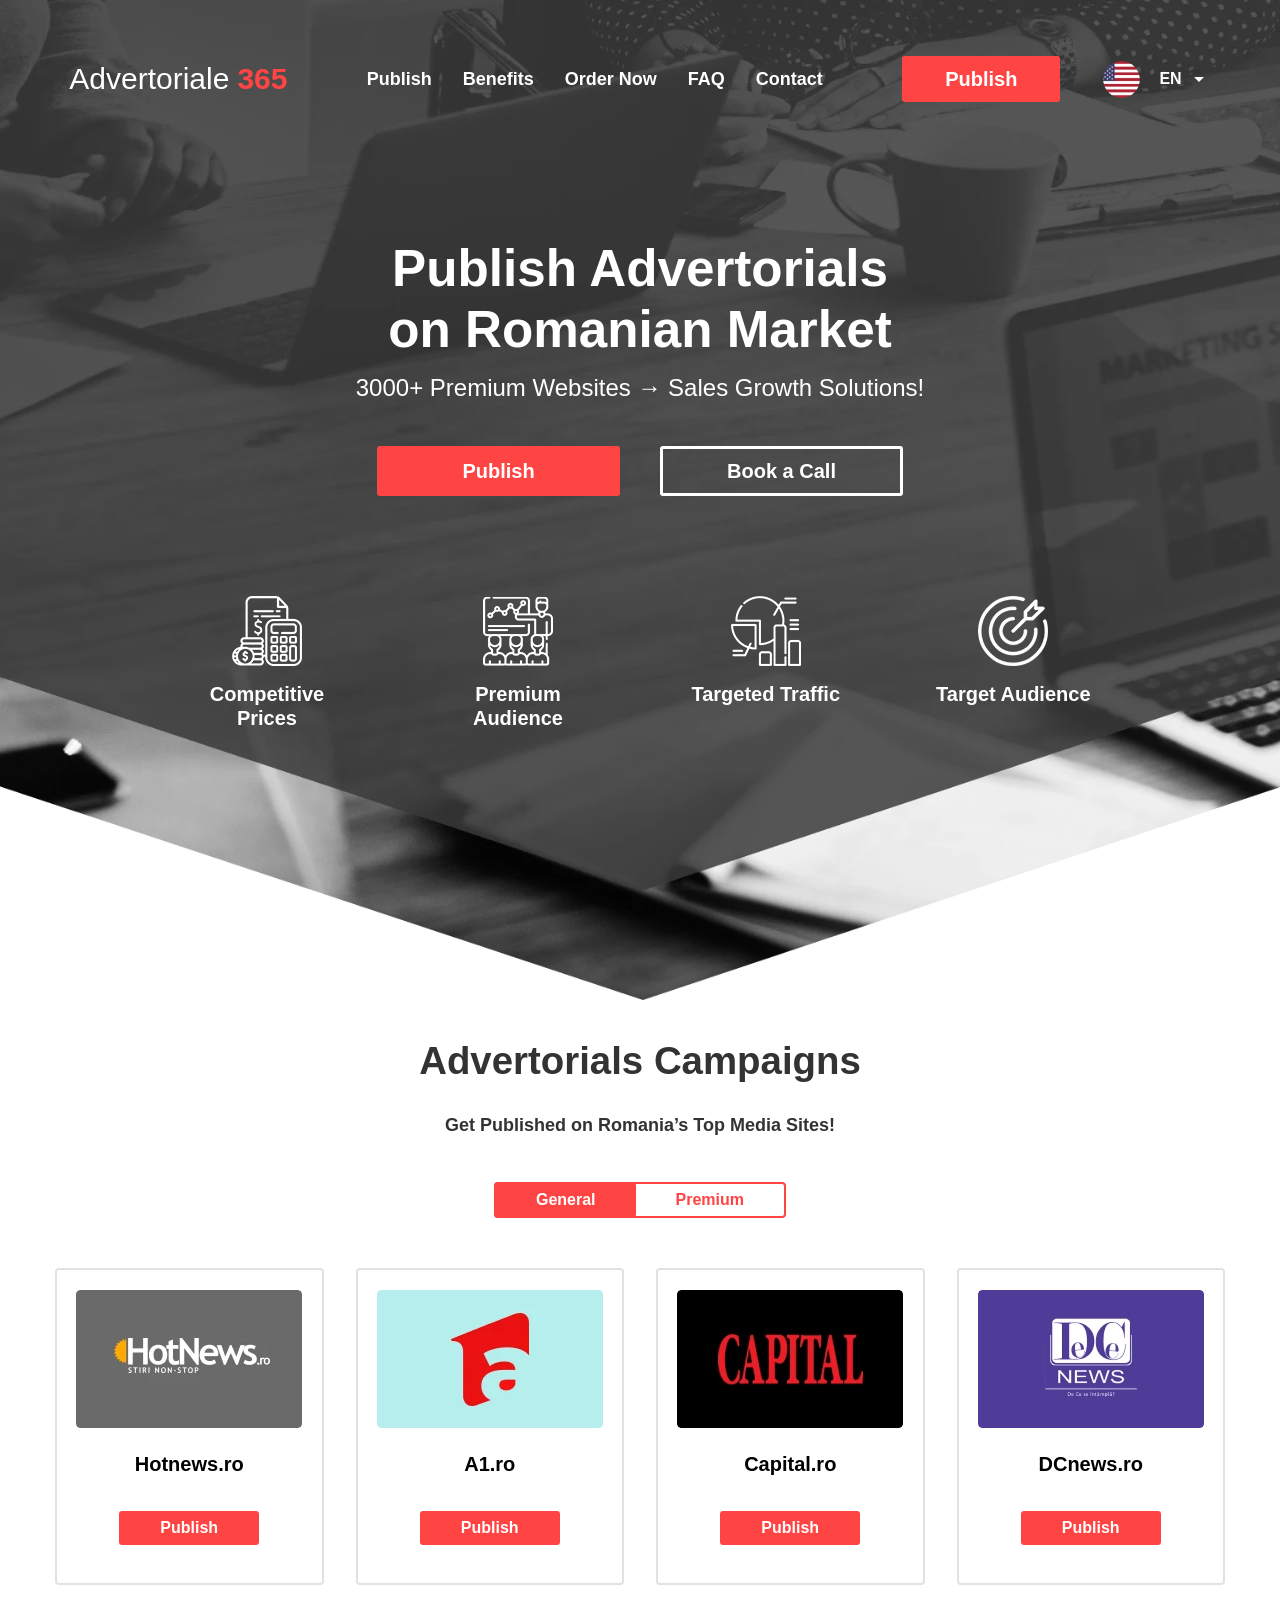
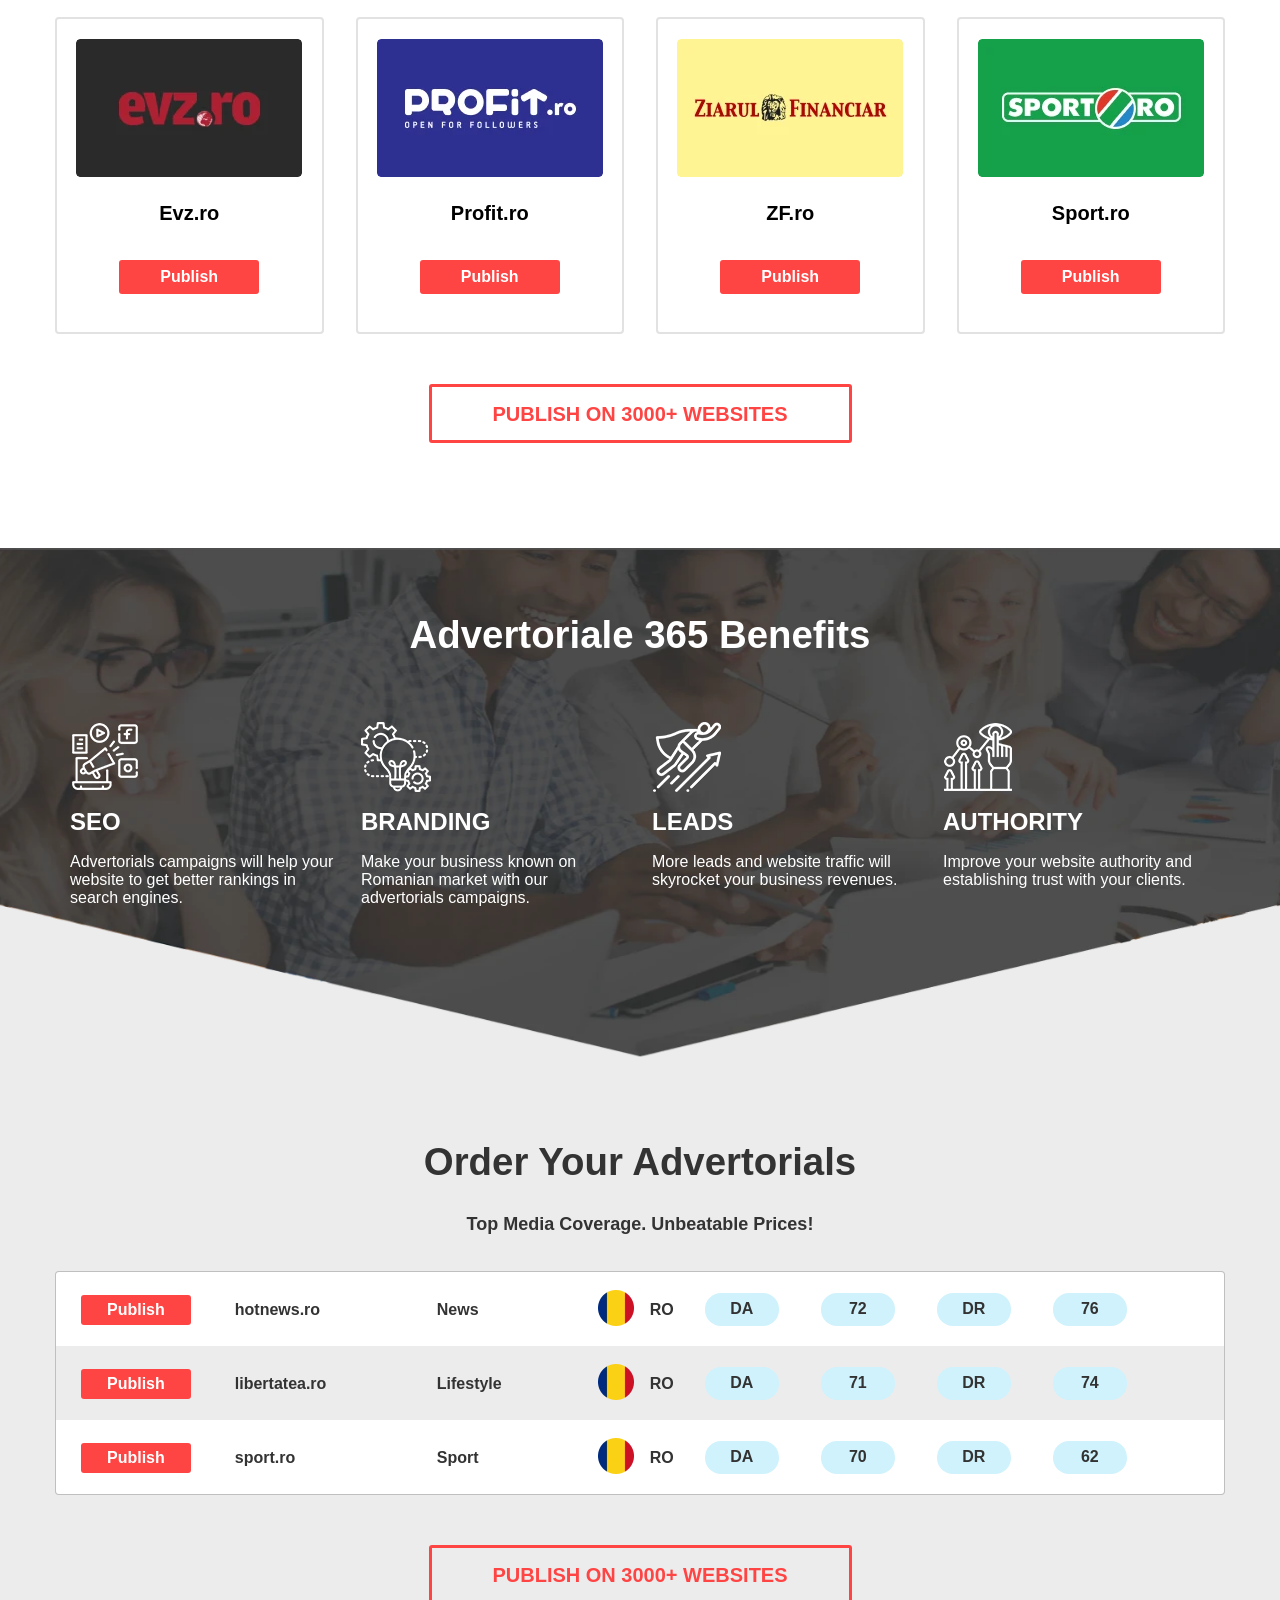
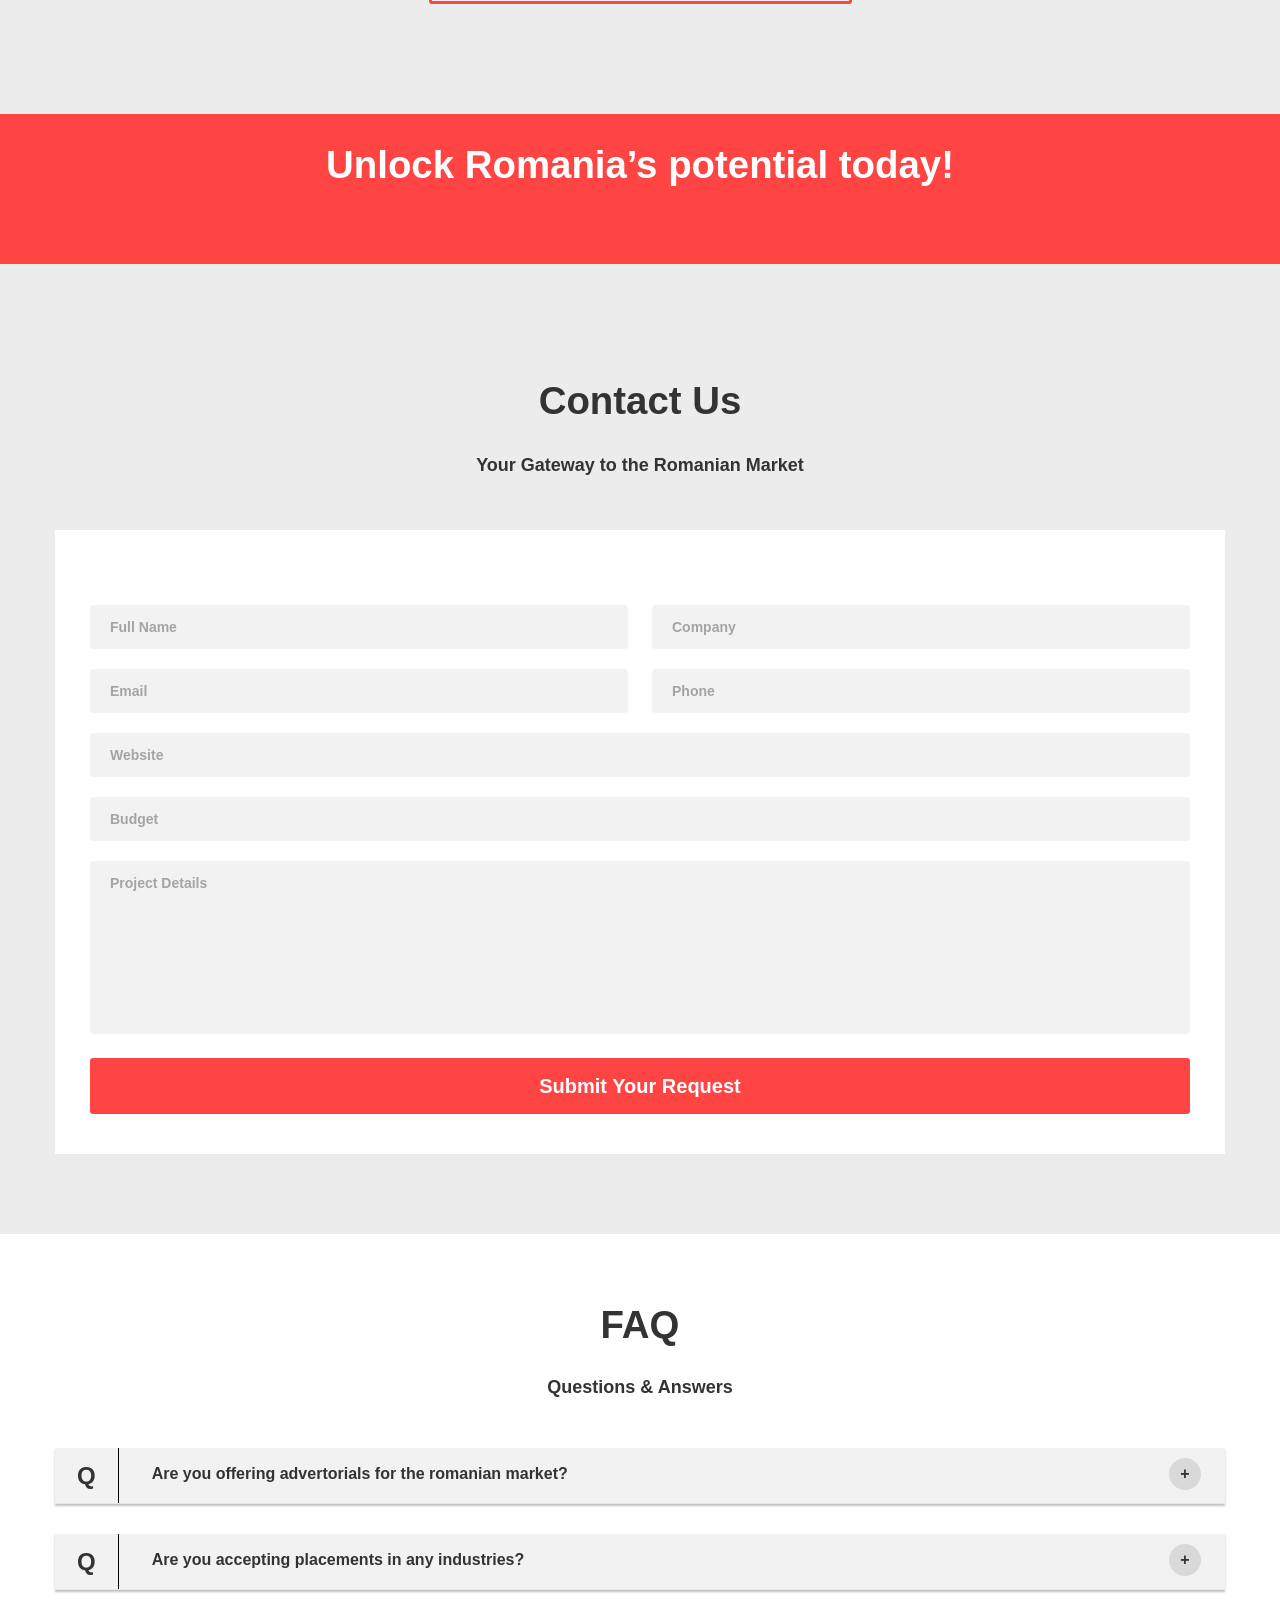
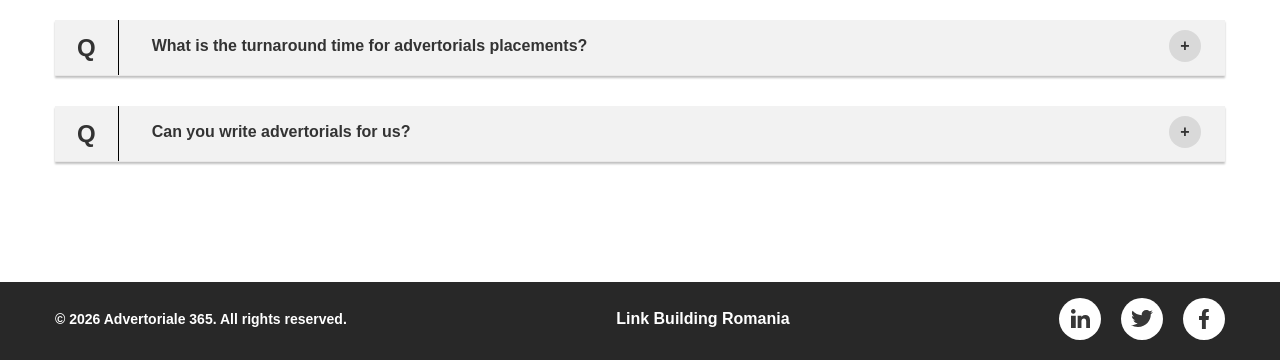
==== en/index.html @ 961c7024 "first" ====
<!DOCTYPE html>
<html lang="en">

<head>
  <title>Publish Advertorials on Romanian market - Advertoriale 365</title>
  <meta charset="utf-8">
  <meta name="viewport" content="width=device-width, initial-scale=1.0">
  <meta http-equiv="X-UA-Compatible" content="ie=edge">
  <meta name="description" content="Publish on more 3000+ most known websites in Romania.">
  <meta name="msapplication-TileColor" content="#3b2291">
  <meta name="theme-color" content="#ffffff">
  <link rel="preload" href="fonts/Montserrat-Bold.woff2" as="font" type="font/woff2" crossorigin>
  <link rel="preload" href="fonts/Montserrat-Medium.woff2" as="font" type="font/woff2" crossorigin>
  <link rel="stylesheet" href="css/variables.css">
  <link rel="stylesheet" href="css/style.clean.min.css">
</head>

<body>
  <div class="visually-hidden"><svg xmlns="http://www.w3.org/2000/svg" xmlns:xlink="http://www.w3.org/1999/xlink">
      <defs>
        <clipPath id="clip0_502_514">
          <rect width="10" height="20" fill="white" transform="translate(0 0.000244141)" />
        </clipPath>

        <clipPath id="clip0_502_524">
          <rect width="19" height="19" fill="white" transform="translate(0 -0.000244141)" />
        </clipPath>

        <clipPath id="clip0_502_529">
          <rect width="22" height="17" fill="white" transform="translate(0 -0.000244141)" />
        </clipPath>
      </defs>
      <symbol id="fb" viewBox="0 0 10 20">
        <g fill="none">
          <g clip-path="url(#clip0_502_514)">
            <path fill-rule="evenodd" clip-rule="evenodd" d="M6.82129 20.0002V11.0002H9.55368L10 7.00024H6.82129V5.052C6.82129 4.022 6.8476 3.00024 8.2869 3.00024H9.74469V0.140381C9.74469 0.0973809 8.49249 0.000244141 7.22568 0.000244141C4.57999 0.000244141 2.9234 1.65744 2.9234 4.70044V7.00024H0V11.0002H2.9234V20.0002H6.82129Z" fill="#373737" />
          </g>

        </g>
      </symbol>
      <symbol id="feat-brand" viewBox="0 0 50 50">
        <g fill="none">
          <path d="M3.51595 0C3.16461 0.00590551 2.85696 0.23563 2.7637 0.569143C2.40461 1.85318 1.54881 2.80308 0.525281 3.16467C-0.175094 3.40769 -0.175094 4.39881 0.525281 4.64173C1.54844 5.00468 2.40276 5.95739 2.76065 7.24181C2.86554 7.61793 3.19059 7.8077 3.50984 7.81249V7.81403C3.51193 7.81403 3.51386 7.81254 3.51595 7.81249C3.51804 7.81252 3.51997 7.81403 3.52207 7.81403V7.81249C3.84132 7.80658 4.16637 7.6179 4.27126 7.24181C4.62916 5.95739 5.48347 5.00468 6.50663 4.64173C7.20701 4.39872 7.20701 3.4076 6.50663 3.16467C5.48306 2.80308 4.62728 1.85318 4.26819 0.569143C4.17492 0.235571 3.86727 0.00552165 3.51595 0ZM46.4839 0.00153543C46.1325 0.00744095 45.8249 0.237165 45.7316 0.570679C45.3725 1.85471 44.5167 2.80462 43.4932 3.16621C42.7928 3.40922 42.7928 4.40034 43.4932 4.64324C44.5164 5.00619 45.3707 5.95892 45.7286 7.24334C45.8334 7.61944 46.1585 7.80924 46.4778 7.81402V7.81558C46.4799 7.81558 46.4819 7.8141 46.484 7.81402C46.4861 7.81405 46.4881 7.81558 46.4902 7.81558V7.81402C46.8094 7.80812 47.1345 7.61944 47.2393 7.24334C47.5972 5.95892 48.4516 5.00619 49.4747 4.64324C50.1751 4.40022 50.1751 3.4091 49.4747 3.16621C48.4506 2.80462 47.5952 1.85471 47.2361 0.570679C47.1429 0.237106 46.8352 0.00702756 46.4839 0.00153543ZM21.875 47.6593C21.875 48.9442 22.9109 50 24.2172 50H25.7827C27.0889 50 28.1249 48.9442 28.1249 47.6593L28.1257 46.875C29.4326 46.875 30.4686 45.8192 30.4686 44.5343V43.75C31.5105 43.75 31.5105 42.1875 30.4686 42.1875V40.625C31.3722 40.625 31.4894 39.4523 30.8257 39.1403C30.8633 38.7793 31.0027 38.3996 31.2224 37.9913C33.4263 39.3055 35.4718 40.2323 37.1961 40.628C38.5368 40.9357 39.6753 40.9389 40.6048 40.5303C41.6013 40.0924 42.1573 39.2479 42.3382 38.2186C42.6793 36.2776 41.7551 33.4211 39.7244 29.9437C39.2051 29.0236 37.8291 29.8259 38.374 30.7311C40.3203 34.064 41.042 36.555 40.7971 37.9485C40.7022 38.488 40.4484 38.8961 39.9762 39.1036C39.504 39.3112 38.696 39.3697 37.5501 39.1066C36.0214 38.7557 34.1606 37.9214 32.115 36.7109C32.6548 36.0308 33.2883 35.3018 33.9735 34.4633C35.6857 32.3679 37.4967 29.6887 37.4967 25.6925C37.4967 24.2725 37.2714 22.9153 36.865 21.6444C38.6906 19.3484 40.2072 17.1312 41.3494 15.1015C43.1849 11.84 44.1195 8.97301 43.6123 7.0143C43.3423 5.97186 42.6485 5.19983 41.5935 4.87358C41.1016 4.72151 40.5676 4.66866 39.9929 4.69671C39.4181 4.72329 38.803 4.8346 38.1481 5.00953C35.5288 5.70965 32.2106 7.51234 28.4422 10.3104C27.6049 10.9302 28.5357 12.186 29.373 11.5662C33.0441 8.8404 36.2719 7.12361 38.5525 6.51404C39.6928 6.20923 40.5804 6.19618 41.1297 6.36611C41.6789 6.53589 41.9601 6.87962 42.1001 7.40217C42.4459 8.69267 41.7821 11.1456 39.9868 14.3358C39.0124 16.0672 37.726 17.9746 36.1935 19.9617C34.248 15.9962 30.2422 13.284 25.0015 13.2829C19.7595 13.284 15.7543 15.9964 13.8093 19.9632C12.2757 17.9749 10.988 16.0668 10.013 14.3342C8.21769 11.144 7.55392 8.6912 7.89971 7.40067C8.03973 6.87809 8.32086 6.53445 8.87015 6.36457C9.41944 6.19479 10.307 6.20778 11.4473 6.51251C13.7279 7.12213 16.9557 8.83881 20.6268 11.5647C21.4641 12.1845 22.3949 10.9287 21.5576 10.3089C17.7891 7.51075 14.4711 5.70815 11.8517 5.00799C11.1968 4.83289 10.5817 4.72305 10.0069 4.69515C9.43214 4.66854 8.89818 4.71874 8.40629 4.87199C7.3513 5.19821 6.65754 5.97023 6.38759 7.01279C5.88041 8.97156 6.81499 11.8384 8.65043 15.0999C9.79326 17.1307 11.3111 19.3487 13.1379 21.646C12.7321 22.9161 12.5062 24.2736 12.5062 25.6926C12.5062 29.6887 14.3173 32.3679 16.0294 34.4633C16.7143 35.3015 17.3482 36.0295 17.8879 36.7094C15.8412 37.9207 13.9792 38.7556 12.4498 39.1066C11.3039 39.3697 10.4959 39.3109 10.0237 39.1036C9.5515 38.896 9.29761 38.4881 9.20278 37.9485C8.95788 36.555 9.6796 34.0638 11.6258 30.7311C12.1708 29.826 10.7947 29.0237 10.2755 29.9437C8.24484 33.421 7.32056 36.2777 7.66168 38.2186C7.84258 39.2479 8.39863 40.0924 9.39504 40.5303C10.3246 40.9388 11.4631 40.9356 12.8038 40.628C14.5291 40.2321 16.5766 39.3052 18.7821 37.9898C19.0061 38.3989 19.1394 38.7777 19.1773 39.1388C18.5099 39.4485 18.6262 40.625 19.5313 40.625V42.1875C18.4894 42.1875 18.4894 43.75 19.5313 43.75V44.5343C19.5313 45.8192 20.5672 46.875 21.8742 46.875L21.875 47.6593ZM24.9999 8.59526C24.6092 8.59526 24.2187 8.85569 24.2187 9.37653V10.939C24.2187 11.9809 25.7811 11.9809 25.7811 10.939V9.37653C25.7811 8.85558 25.3906 8.59526 24.9999 8.59526ZM12.8465 14.7339L13.9512 15.8401C14.688 16.5769 15.7927 15.4706 15.0559 14.7339L13.9512 13.6291C13.767 13.4449 13.5595 13.3749 13.3638 13.3865C12.7767 13.4211 12.294 14.1813 12.8465 14.7339ZM36.0486 13.6292L34.9423 14.734C34.2056 15.4707 35.3103 16.577 36.0471 15.8403L37.1533 14.734C37.7058 14.1814 37.2216 13.4212 36.6345 13.3866C36.4388 13.3747 36.2328 13.445 36.0486 13.6292ZM35.101 21.3379C34.1629 22.4888 33.1545 23.6579 32.0676 24.8321C29.7805 27.3031 27.3717 29.5766 24.9968 31.5674C22.6239 29.576 20.2166 27.2987 17.9322 24.8306C16.8466 23.6578 15.8389 22.4905 14.9018 21.3409C16.4693 17.5019 20.1358 14.8479 25.0014 14.8468C29.8656 14.8479 33.5328 17.5005 35.101 21.3379ZM3.89741 16.4078C3.54801 16.4093 3.24073 16.6419 3.14669 16.9785C2.73076 18.4477 1.72853 19.5478 0.517651 19.9707C-0.171746 20.2184 -0.171746 21.1939 0.517651 21.4416C1.72906 21.8629 2.73547 22.9665 3.15279 24.4354C3.37247 25.1839 4.43313 25.1839 4.6527 24.4354C5.06863 22.9661 6.0708 21.8645 7.28174 21.4416C7.98206 21.1986 7.98206 20.2075 7.28174 19.9646C6.07032 19.5434 5.07002 18.4473 4.6527 16.9785C4.55822 16.6398 4.249 16.4065 3.89741 16.4078ZM46.0871 16.4078C45.7377 16.4093 45.4305 16.6419 45.3364 16.9785C44.9205 18.4477 43.9183 19.5478 42.7074 19.9707C42.018 20.2184 42.018 21.1939 42.7074 21.4416C43.9188 21.8629 44.9252 22.9665 45.3425 24.4354C45.5622 25.1839 46.6229 25.1839 46.8424 24.4354C47.2584 22.9661 48.2605 21.8645 49.4715 21.4416C50.1718 21.1986 50.1718 20.2075 49.4715 19.9646C48.2601 19.5434 47.2597 18.4473 46.8424 16.9785C46.7479 16.6398 46.4387 16.4065 46.0871 16.4078ZM24.9999 16.4093C23.0807 16.4093 21.2056 16.9938 19.632 18.0923C18.7473 18.6865 19.6684 20.0049 20.5307 19.3786C21.8422 18.4631 23.4005 17.9718 24.9999 17.9718C26.0631 17.9935 26.0631 16.3875 24.9999 16.4093ZM17.9688 20.314C17.5373 20.314 17.1875 20.6638 17.1876 21.0953C17.1875 21.5267 17.5373 21.8765 17.9688 21.8765C18.4003 21.8765 18.75 21.5267 18.75 21.0953C18.75 20.6638 18.4003 20.314 17.9688 20.314ZM35.9403 25.6927C35.9403 29.1107 34.3979 31.4756 32.7619 33.4778C32.0727 34.3213 31.3734 35.0961 30.7676 35.8734C29.3102 34.9317 27.7797 33.8214 26.2206 32.5729C28.6081 30.5547 30.9915 28.2872 33.2136 25.8865C34.0698 24.9615 34.8832 24.0403 35.6519 23.1262C35.8345 23.9495 35.9403 24.8047 35.9403 25.6927H35.9403ZM14.351 23.1278C15.1188 24.0408 15.931 24.9626 16.7863 25.8866C19.0062 28.285 21.3884 30.5542 23.7746 32.573C22.2186 33.8177 20.6888 34.9316 19.2337 35.8719C18.6282 35.0951 17.9297 34.3207 17.241 33.4778C15.605 31.4757 14.0626 29.1107 14.0626 25.6928C14.0626 24.8053 14.1686 23.9506 14.351 23.1278H14.351ZM8.59397 25.0015C7.55208 25.0015 7.55208 26.5625 8.59397 26.5625H10.1564C11.1983 26.5625 11.1983 25.0015 10.1564 25.0015H8.59397ZM39.8418 25.0015C38.7999 25.0015 38.7999 26.5625 39.8418 26.5625H41.4058C42.4477 26.5625 42.4477 25.0015 41.4058 25.0015H39.8418ZM24.9999 33.5891C26.6605 34.9319 28.3068 36.1361 29.8918 37.1627C29.5558 37.7587 29.3093 38.3831 29.2555 39.0625H20.7474C20.6935 38.3825 20.4507 37.7556 20.1126 37.1597C21.6955 36.1342 23.3423 34.9287 24.9999 33.5891ZM37.4127 36.5371C38.2317 37.1812 39.1975 35.9529 38.3785 35.3088L37.1502 34.3429C36.9455 34.182 36.7313 34.1374 36.5384 34.172C35.9595 34.276 35.5701 35.0882 36.1844 35.5713L37.4127 36.5371ZM12.8541 34.3489L11.6258 35.3163C10.8072 35.9608 11.7731 37.1891 12.5917 36.5446L13.82 35.5771C14.434 35.0938 14.0449 34.2816 13.466 34.1779C13.273 34.1434 13.0588 34.1868 12.8541 34.3489ZM5.47056 37.5059C5.11902 37.5043 4.80995 37.738 4.71526 38.0766C4.05672 40.4899 2.46158 42.3148 0.517651 43.0189C-0.171824 43.2666 -0.171824 44.2436 0.517651 44.4914C2.46238 45.1928 4.06055 47.0149 4.72137 49.4276C4.93395 50.1896 6.01488 50.1896 6.22738 49.4276C6.88592 47.0142 8.48104 45.1893 10.425 44.4853C11.1145 44.2375 11.1145 43.2606 10.425 43.0128C8.48028 42.3112 6.88203 40.4893 6.22128 38.0766C6.12708 37.74 5.82005 37.5071 5.47056 37.5059ZM44.5277 37.5059C44.1762 37.5043 43.8671 37.738 43.7724 38.0766C43.1139 40.4899 41.5187 42.3148 39.5748 43.0189C38.8853 43.2666 38.8853 44.2436 39.5748 44.4914C41.5195 45.1928 43.1177 47.0149 43.7785 49.4276C43.9911 50.1896 45.072 50.1896 45.2845 49.4276C45.9431 47.0142 47.5382 45.1893 49.4822 44.4853C50.1717 44.2375 50.1717 43.2606 49.4822 43.0128C47.5374 42.3113 45.9392 40.4893 45.2784 38.0766C45.1842 37.74 44.8772 37.5071 44.5277 37.5059Z" fill="currentColor" />
        </g>
      </symbol>
      <symbol id="feat-premium" viewBox="0 0 51 51">
        <g fill="none">
          <path d="M25.5 22.3125C24.3264 22.3125 23.375 23.2639 23.375 24.4375C23.375 25.6111 24.3264 26.5625 25.5 26.5625C26.6736 26.5625 27.625 25.6111 27.625 24.4375C27.625 23.2639 26.6736 22.3125 25.5 22.3125ZM20.1875 24.4375C20.1875 21.5035 22.566 19.125 25.5 19.125C28.434 19.125 30.8125 21.5035 30.8125 24.4375C30.8125 27.3715 28.434 29.75 25.5 29.75C22.566 29.75 20.1875 27.3715 20.1875 24.4375Z" fill="currentColor" />
          <path d="M11.6875 22.4931C10.5139 22.4931 9.5625 23.4445 9.5625 24.6181C9.5625 25.7916 10.5139 26.7431 11.6875 26.7431C12.8611 26.7431 13.8125 25.7916 13.8125 24.6181C13.8125 23.4445 12.8611 22.4931 11.6875 22.4931ZM6.375 24.6181C6.375 21.6839 8.75349 19.3055 11.6875 19.3055C14.6215 19.3055 17 21.6839 17 24.6181C17 27.5521 14.6215 29.9306 11.6875 29.9306C8.75349 29.9306 6.375 27.5521 6.375 24.6181Z" fill="currentColor" />
          <path d="M18.5938 10.6239C17.4202 10.6239 16.4688 11.5753 16.4688 12.7489C16.4688 13.9225 17.4202 14.8739 18.5938 14.8739C19.7673 14.8739 20.7188 13.9225 20.7188 12.7489C20.7188 11.5753 19.7673 10.6239 18.5938 10.6239ZM13.2812 12.7489C13.2812 9.81489 15.6597 7.4364 18.5938 7.4364C21.5277 7.4364 23.9062 9.81489 23.9062 12.7489C23.9062 15.6829 21.5277 18.0614 18.5938 18.0614C15.6597 18.0614 13.2812 15.6829 13.2812 12.7489Z" fill="currentColor" />
          <path d="M32.4062 10.6239C31.2326 10.6239 30.2812 11.5753 30.2812 12.7489C30.2812 13.9225 31.2326 14.8739 32.4062 14.8739C33.5799 14.8739 34.5312 13.9225 34.5312 12.7489C34.5312 11.5753 33.5799 10.6239 32.4062 10.6239ZM27.0938 12.7489C27.0938 9.81489 29.4723 7.4364 32.4062 7.4364C35.3402 7.4364 37.7188 9.81489 37.7188 12.7489C37.7188 15.6829 35.3402 18.0614 32.4062 18.0614C29.4723 18.0614 27.0938 15.6829 27.0938 12.7489Z" fill="currentColor" />
          <path d="M39.3125 22.4931C38.1389 22.4931 37.1875 23.4445 37.1875 24.6181C37.1875 25.7916 38.1389 26.7431 39.3125 26.7431C40.4861 26.7431 41.4375 25.7916 41.4375 24.6181C41.4375 23.4445 40.4861 22.4931 39.3125 22.4931ZM34 24.6181C34 21.6839 36.3785 19.3055 39.3125 19.3055C42.2465 19.3055 44.625 21.6839 44.625 24.6181C44.625 27.5521 42.2465 29.9306 39.3125 29.9306C36.3785 29.9306 34 27.5521 34 24.6181Z" fill="currentColor" />
          <path d="M15.2329 32.9375C15.0034 33.4205 14.875 33.9609 14.875 34.5312L14.875 36.125H6.375V36.6422L6.37519 36.6471C6.37583 36.6616 6.37751 36.6924 6.38167 36.7374C6.39004 36.8277 6.40817 36.9712 6.44672 37.1493C6.52479 37.5103 6.67964 37.982 6.98009 38.4449C7.5184 39.2742 8.7119 40.375 11.6769 40.375C13.2937 40.375 14.386 40.0501 15.1332 39.6202C15.3283 40.4022 15.6829 41.3927 16.3363 42.3995C16.3674 42.4473 16.3989 42.4949 16.431 42.5423C15.221 43.1679 13.6622 43.5625 11.6769 43.5625C7.74624 43.5625 5.49191 42.007 4.30633 40.1801C3.7448 39.3148 3.46868 38.4585 3.33128 37.8233C3.26209 37.5035 3.22632 37.2317 3.20777 37.0317C3.19846 36.9312 3.19341 36.8481 3.19067 36.7848C3.18931 36.7531 3.18852 36.7264 3.18805 36.7049L3.18761 36.6764L3.18752 36.6654L3.1875 36.6605V36.6584V34.5312C3.1875 33.6511 3.90105 32.9375 4.78125 32.9375H15.2329Z" fill="currentColor" />
          <path d="M34.5646 42.5446C35.771 43.1687 37.3242 43.5625 39.3019 43.5625C43.241 43.5625 45.5007 42.0087 46.6899 40.1821C47.2532 39.3168 47.5303 38.4599 47.6682 37.8244C47.7377 37.5041 47.7734 37.2323 47.7921 37.0322C47.8015 36.9317 47.8066 36.8484 47.8093 36.785C47.8106 36.7534 47.8115 36.7266 47.8119 36.7049L47.8123 36.6766L47.8125 36.6654V36.6605V36.6584V34.5312C47.8125 34.1086 47.6447 33.7031 47.3457 33.4044C47.0469 33.1054 46.6414 32.9375 46.2188 32.9375H35.7661C36.0003 33.4309 36.125 33.9747 36.125 34.5312V36.125H44.625V36.6422L44.6248 36.6469C44.6242 36.6613 44.6225 36.6922 44.6184 36.737C44.6099 36.8271 44.5919 36.9703 44.5532 37.1484C44.475 37.5088 44.3197 37.9801 44.0185 38.4429C43.4784 39.2725 42.2797 40.375 39.3019 40.375C37.6956 40.375 36.6093 40.052 35.8654 39.624C35.6694 40.4067 35.3135 41.3973 34.6581 42.4039C34.6275 42.4511 34.5963 42.4981 34.5646 42.5446Z" fill="currentColor" />
          <path d="M17 34.5312C17 33.6511 17.7136 32.9375 18.5938 32.9375H32.4062C32.8289 32.9375 33.2344 33.1054 33.5331 33.4044C33.8321 33.7031 34 34.1086 34 34.5312V37.7188C34 37.1875 33.9972 37.7644 34 37.7188V37.723V37.7279L33.9998 37.7391L33.9994 37.7674C33.9989 37.7891 33.9981 37.8159 33.9968 37.8475C33.994 37.9109 33.989 37.9942 33.9796 38.0947C33.9609 38.2948 33.9252 38.5666 33.8557 38.8869C33.7178 39.5224 33.4407 40.3793 32.8774 41.2446C31.6882 43.0712 29.4285 44.625 25.4894 44.625C21.5588 44.625 19.3044 43.0695 18.1188 41.2426C17.5573 40.3773 17.2812 39.521 17.1438 38.8858C17.0746 38.566 17.0388 38.2942 17.0203 38.0942C17.011 37.9937 17.0059 37.9106 17.0032 37.8473C17.0018 37.8156 17.001 37.7889 17.0006 37.7674L17.0001 37.7389L17 37.7279L17 37.723V37.7209V34.5312ZM20.1875 36.125V37.7047L20.1877 37.7096C20.1883 37.7241 20.19 37.7549 20.1942 37.7999C20.2025 37.8902 20.2207 38.0337 20.2592 38.2118C20.3373 38.5728 20.4921 39.0445 20.7926 39.5074C21.331 40.3367 22.5244 41.4375 25.4894 41.4375C28.4671 41.4375 29.6658 40.335 30.206 39.5054C30.5071 39.0426 30.6625 38.5713 30.7407 38.2109C30.7793 38.0328 30.7974 37.8896 30.8059 37.7995C30.8099 37.7547 30.8116 37.7238 30.8123 37.7094L30.8125 37.7047V36.125H20.1875Z" fill="currentColor" />
        </g>
      </symbol>
      <symbol id="feat-prices" viewBox="0 0 51 51">
        <g fill="none">
          <path d="M17.5312 20.7188H7.96875C6.21562 20.7188 4.78125 19.2844 4.78125 17.5312V7.96875C4.78125 6.21562 6.21562 4.78125 7.96875 4.78125H17.5312C19.2844 4.78125 20.7188 6.21562 20.7188 7.96875V17.5312C20.7188 19.2844 19.2844 20.7188 17.5312 20.7188Z" stroke="currentColor" stroke-width="2" stroke-miterlimit="10" stroke-linecap="round" stroke-linejoin="round" />
          <path d="M17.5312 46.2188H7.96875C6.21562 46.2188 4.78125 44.7844 4.78125 43.0312V33.4688C4.78125 31.7156 6.21562 30.2812 7.96875 30.2812H17.5312C19.2844 30.2812 20.7188 31.7156 20.7188 33.4688V43.0312C20.7188 44.7844 19.2844 46.2188 17.5312 46.2188Z" stroke="currentColor" stroke-width="2" stroke-miterlimit="10" stroke-linecap="round" stroke-linejoin="round" />
          <path d="M27.0938 7.96875H46.2188" stroke="currentColor" stroke-width="2" stroke-miterlimit="10" stroke-linecap="round" stroke-linejoin="round" />
          <path d="M27.0938 14.3438H38.25" stroke="currentColor" stroke-width="2" stroke-miterlimit="10" stroke-linecap="round" stroke-linejoin="round" />
          <path d="M27.0938 33.4688H46.2188" stroke="currentColor" stroke-width="2" stroke-miterlimit="10" stroke-linecap="round" stroke-linejoin="round" />
          <path d="M27.0938 39.8438H38.25" stroke="currentColor" stroke-width="2" stroke-miterlimit="10" stroke-linecap="round" stroke-linejoin="round" />
          <path d="M9.5625 11.1562L12.75 14.3438L17.5312 9.5625" stroke="currentColor" stroke-width="2" stroke-miterlimit="10" stroke-linecap="round" stroke-linejoin="round" />
        </g>
      </symbol>
      <symbol id="feat-target" viewBox="0 0 53 53">
        <g fill="none">
          <path d="M26.5 10.7656C28.5581 10.7656 30.2266 9.09719 30.2266 7.03906C30.2266 4.98094 28.5581 3.3125 26.5 3.3125C24.4419 3.3125 22.7734 4.98094 22.7734 7.03906C22.7734 9.09719 24.4419 10.7656 26.5 10.7656Z" fill="currentColor" />
          <path d="M22.7851 18.2187C22.2698 18.2202 21.7641 18.0794 21.3238 17.8118C20.8835 17.5442 20.5257 17.1601 20.2898 16.7021C20.0539 16.244 19.9491 15.7296 19.987 15.2158C20.0249 14.7019 20.2039 14.2085 20.5044 13.7899C21.1973 12.8516 22.1008 12.089 23.1421 11.5635C24.1834 11.0379 25.3336 10.7642 26.5 10.7642C27.6665 10.7642 28.8166 11.0379 29.858 11.5635C30.8993 12.089 31.8028 12.8516 32.4957 13.7899C32.7961 14.2085 32.9752 14.7019 33.0131 15.2158C33.0509 15.7296 32.9461 16.244 32.7102 16.7021C32.4743 17.1601 32.1165 17.5442 31.6762 17.8118C31.2359 18.0794 30.7303 18.2202 30.215 18.2187H22.7851Z" fill="currentColor" />
          <path d="M43.1536 25.6719C45.2117 25.6719 46.8802 24.0034 46.8802 21.9453C46.8802 19.8872 45.2117 18.2188 43.1536 18.2188C41.0955 18.2188 39.4271 19.8872 39.4271 21.9453C39.4271 24.0034 41.0955 25.6719 43.1536 25.6719Z" fill="currentColor" />
          <path d="M39.4386 33.125C38.9234 33.1265 38.4177 32.9857 37.9774 32.718C37.5371 32.4504 37.1793 32.0664 36.9434 31.6083C36.7075 31.1502 36.6027 30.6359 36.6406 30.122C36.6784 29.6082 36.8575 29.1147 37.158 28.6962C37.8509 27.7578 38.7543 26.9952 39.7957 26.4697C40.837 25.9442 41.9872 25.6704 43.1536 25.6704C44.32 25.6704 45.4702 25.9442 46.5115 26.4697C47.5529 26.9952 48.4563 27.7578 49.1492 28.6962C49.4495 29.1145 49.6286 29.6076 49.6666 30.1212C49.7046 30.6348 49.6 31.1488 49.3646 31.6068C49.1291 32.0648 48.7717 32.4489 48.3319 32.7167C47.8921 32.9846 47.3868 33.1259 46.8719 33.125H39.4386Z" fill="currentColor" />
          <path d="M9.84644 25.6719C11.9046 25.6719 13.573 24.0034 13.573 21.9453C13.573 19.8872 11.9046 18.2188 9.84644 18.2188C7.78831 18.2188 6.11987 19.8872 6.11987 21.9453C6.11987 24.0034 7.78831 25.6719 9.84644 25.6719Z" fill="currentColor" />
          <path d="M6.12814 33.125C5.61289 33.1265 5.10722 32.9857 4.66692 32.718C4.22662 32.4504 3.86879 32.0664 3.6329 31.6083C3.397 31.1502 3.29221 30.6359 3.33007 30.122C3.36794 29.6082 3.54699 29.1147 3.84748 28.6962C4.54038 27.7578 5.44384 26.9952 6.48518 26.4697C7.52652 25.9442 8.67667 25.6704 9.84311 25.6704C11.0095 25.6704 12.1597 25.9442 13.201 26.4697C14.2424 26.9952 15.1458 27.7578 15.8387 28.6962C16.1391 29.1145 16.3181 29.6076 16.3561 30.1212C16.3941 30.6348 16.2896 31.1488 16.0541 31.6068C15.8186 32.0648 15.4612 32.4489 15.0214 32.7167C14.5816 32.9846 14.0764 33.1259 13.5614 33.125H6.12814Z" fill="currentColor" />
          <path d="M26.5 42.2344C28.5581 42.2344 30.2266 40.5659 30.2266 38.5078C30.2266 36.4497 28.5581 34.7812 26.5 34.7812C24.4419 34.7812 22.7734 36.4497 22.7734 38.5078C22.7734 40.5659 24.4419 42.2344 26.5 42.2344Z" fill="currentColor" />
          <path d="M22.7851 49.6875C22.2698 49.689 21.7641 49.5482 21.3238 49.2805C20.8835 49.0129 20.5257 48.6289 20.2898 48.1708C20.0539 47.7127 19.9491 47.1984 19.987 46.6845C20.0249 46.1707 20.2039 45.6772 20.5044 45.2587C21.1973 44.3203 22.1008 43.5577 23.1421 43.0322C24.1834 42.5067 25.3336 42.2329 26.5 42.2329C27.6665 42.2329 28.8166 42.5067 29.858 43.0322C30.8993 43.5577 31.8028 44.3203 32.4957 45.2587C32.7961 45.6772 32.9752 46.1707 33.0131 46.6845C33.0509 47.1984 32.9461 47.7127 32.7102 48.1708C32.4743 48.6289 32.1165 49.0129 31.6762 49.2805C31.2359 49.5482 30.7303 49.689 30.215 49.6875H22.7851Z" fill="currentColor" />
          <path d="M19.7226 7.72147C19.5389 7.32274 19.2043 7.01328 18.7925 6.8611C18.3807 6.70892 17.9253 6.72648 17.5265 6.90991C14.8099 8.16134 12.3813 9.96066 10.393 12.195C10.0993 12.5223 9.94772 12.9528 9.97148 13.3918C9.99524 13.8308 10.1924 14.2425 10.5197 14.5361C10.8469 14.8298 11.2774 14.9814 11.7165 14.9576C12.1555 14.9339 12.5672 14.7367 12.8608 14.4094C14.5478 12.514 16.6074 10.9866 18.9111 9.92263C19.1091 9.83166 19.2873 9.70249 19.4353 9.54254C19.5834 9.38259 19.6984 9.19499 19.7738 8.9905C19.8492 8.78602 19.8834 8.56866 19.8747 8.35089C19.8659 8.13313 19.8142 7.91923 19.7226 7.72147Z" fill="currentColor" />
          <path d="M41.3036 37.1266C39.9003 39.0779 38.1284 40.7356 36.088 42.0059C35.9032 42.1214 35.7428 42.2721 35.6162 42.4496C35.4896 42.627 35.3992 42.8277 35.3501 43.0401C35.3011 43.2525 35.2943 43.4725 35.3303 43.6875C35.3662 43.9025 35.4442 44.1083 35.5597 44.2932C35.6752 44.478 35.826 44.6383 36.0034 44.765C36.1809 44.8916 36.3815 44.982 36.5939 45.031C36.8063 45.0801 37.0263 45.0868 37.2413 45.0509C37.4563 45.0149 37.6621 44.937 37.847 44.8215C40.2509 43.3222 42.3388 41.3676 43.9933 39.0677C44.2498 38.711 44.3542 38.267 44.2834 37.8334C44.2125 37.3998 43.9724 37.0121 43.6157 36.7556C43.259 36.499 42.815 36.3947 42.3814 36.4655C41.9478 36.5363 41.5601 36.7765 41.3036 37.1332V37.1266Z" fill="currentColor" />
          <path d="M40.1392 14.4093C40.2837 14.5737 40.4592 14.7078 40.6558 14.8039C40.8523 14.9 41.066 14.9562 41.2844 14.9693C41.5028 14.9824 41.7216 14.9521 41.9282 14.8801C42.1348 14.8081 42.3252 14.6959 42.4882 14.55C42.6512 14.4041 42.7836 14.2273 42.8779 14.0298C42.9722 13.8324 43.0265 13.6182 43.0375 13.3997C43.0486 13.1812 43.0162 12.9627 42.9423 12.7567C42.8685 12.5508 42.7545 12.3615 42.6071 12.1999C40.6187 9.96554 38.1901 8.16622 35.4736 6.91479C35.2751 6.81648 35.059 6.75897 34.8379 6.74567C34.6168 6.73236 34.3953 6.76353 34.1865 6.83733C33.9777 6.91113 33.7858 7.02606 33.6222 7.17533C33.4586 7.32459 33.3265 7.50515 33.2339 7.70633C33.1413 7.90751 33.09 8.12522 33.083 8.34659C33.076 8.56795 33.1135 8.78847 33.1932 8.9951C33.2729 9.20173 33.3932 9.39027 33.5471 9.54957C33.701 9.70887 33.8852 9.83569 34.089 9.92254C36.3926 10.9865 38.4522 12.5139 40.1392 14.4093Z" fill="currentColor" />
          <path d="M16.912 42.0058C14.8716 40.7355 13.0997 39.0778 11.6965 37.1265C11.5694 36.9499 11.4089 36.8 11.2239 36.6854C11.039 36.5709 10.8333 36.4939 10.6186 36.4588C10.185 36.388 9.74103 36.4923 9.38435 36.7488C9.02766 37.0054 8.78749 37.3931 8.71668 37.8267C8.64586 38.2603 8.75019 38.7043 9.00672 39.061C10.6612 41.3609 12.7491 43.3154 15.1531 44.8148C15.5264 45.048 15.9772 45.1234 16.4061 45.0243C16.8351 44.9252 17.2071 44.6598 17.4403 44.2864C17.6736 43.9131 17.749 43.4623 17.6499 43.0334C17.5508 42.6044 17.2854 42.2324 16.912 41.9992V42.0058Z" fill="currentColor" />
        </g>
      </symbol>
      <symbol id="feat-traffic" viewBox="0 0 43 43">
        <g fill="none">
          <path d="M8.73438 8.33125C9.27187 8.73438 9.94375 9.27187 10.6156 9.54062C10.2125 10.4812 9.94375 11.2875 9.675 12.0938H12.2281C12.3625 11.6906 12.4969 11.2875 12.6312 10.75C13.8406 11.2875 15.05 11.6906 16.3938 12.0938H26.4719C27.8156 11.825 29.025 11.2875 30.2344 10.75C30.3687 11.1531 30.5031 11.5562 30.6375 12.0938H33.1906C32.9219 11.2875 32.6531 10.4812 32.3844 9.675C33.0562 9.27187 33.5938 8.86875 34.2656 8.46562C35.3406 9.54063 36.4156 10.75 37.2219 12.0938H40.85C37.3563 4.97187 29.9656 0 21.5 0C13.0344 0 5.64375 4.97187 2.15 12.0938H5.77813C6.58438 10.75 7.65938 9.54062 8.73438 8.33125ZM32.3844 6.85313C32.1156 7.12187 31.7125 7.25625 31.3094 7.525C30.9062 6.71875 30.3687 6.04688 29.9656 5.375C30.9062 5.77812 31.5781 6.31562 32.3844 6.85313ZM29.2937 8.6C28.2187 9.1375 27.1437 9.54063 25.9344 9.80937C25.6656 7.525 25.1281 5.24062 24.4563 3.49375C26.3375 4.43437 27.95 6.31563 29.2937 8.6ZM21.2313 3.225C21.3656 3.225 21.3656 3.225 21.5 3.225C21.6344 3.225 21.6344 3.225 21.7688 3.225C22.3063 4.16563 23.1125 6.58437 23.65 10.2125C22.9781 10.3469 22.3062 10.3469 21.6344 10.3469C20.9625 10.3469 20.2906 10.3469 19.6187 10.2125C20.0219 6.58437 20.6938 4.16563 21.2313 3.225ZM18.5438 3.62812C17.8719 5.375 17.4688 7.525 17.0656 9.80937C15.9906 9.54063 14.7812 9.1375 13.7063 8.6C15.05 6.31563 16.6625 4.56875 18.5438 3.62812ZM13.0344 5.24062C12.4969 5.9125 12.0938 6.71875 11.5563 7.525C11.2875 7.25625 10.8844 7.12187 10.6156 6.85313C11.4219 6.31562 12.2281 5.77813 13.0344 5.24062ZM34.2656 34.6688C33.7281 34.2656 33.0562 33.7281 32.3844 33.4594C32.6531 32.6531 33.0563 31.8469 33.1906 31.0406H30.6375C30.5031 31.4438 30.3687 31.9813 30.2344 32.3844C29.025 31.8469 27.8156 31.4438 26.4719 31.0406H16.3938C15.05 31.3094 13.8406 31.7125 12.6312 32.3844C12.4969 31.9813 12.3625 31.5781 12.2281 31.0406H9.675C9.94375 31.8469 10.2125 32.6531 10.4812 33.4594C9.80937 33.8625 9.27187 34.2656 8.6 34.6688C7.65938 33.4594 6.58438 32.25 5.77813 30.9062H2.15C5.64375 38.0281 13.0344 43 21.5 43C29.9656 43 37.3563 38.0281 40.85 30.9062H37.2219C36.4156 32.25 35.3406 33.4594 34.2656 34.6688ZM10.6156 36.1469C10.8844 35.8781 11.2875 35.6094 11.5563 35.475C11.9594 36.2812 12.4969 36.9531 12.9 37.625C12.2281 37.2219 11.4219 36.8187 10.6156 36.1469ZM13.8406 34.4C14.9156 33.8625 15.9906 33.4594 17.2 33.1906C17.4688 35.475 18.0063 37.7594 18.6781 39.3719C16.6625 38.4312 15.05 36.6844 13.8406 34.4ZM21.7688 39.775C21.6344 39.775 21.6344 39.775 21.5 39.775C21.3656 39.775 21.3656 39.775 21.2313 39.775C20.6938 38.8344 19.8875 36.4156 19.35 32.7875C20.0219 32.6531 20.6938 32.6531 21.3656 32.6531C22.0375 32.6531 22.7094 32.6531 23.3813 32.7875C22.9781 36.4156 22.3063 38.8344 21.7688 39.775ZM24.4563 39.5062C25.1281 37.7594 25.5312 35.6094 25.9344 33.1906C27.1437 33.4594 28.2187 33.8625 29.2937 34.4C27.95 36.6844 26.3375 38.5656 24.4563 39.5062ZM29.9656 37.7594C30.5031 37.0875 30.9062 36.2812 31.3094 35.6094C31.7125 35.8781 31.9813 36.0125 32.3844 36.2812C31.5781 36.8187 30.9062 37.2219 29.9656 37.7594ZM6.45 25.8L7.25625 22.8438C7.525 22.0375 7.65938 21.2313 7.79375 20.1562C7.92813 21.2313 8.0625 22.0375 8.33125 22.8438L9.1375 25.8H11.6906L14.2438 17.2H11.6906L11.0188 20.5594C10.8844 21.5 10.6156 22.4406 10.4812 23.5156C10.3469 22.575 10.0781 21.6344 9.80937 20.5594L9.00312 17.2H6.85313L5.9125 20.6938C5.64375 21.5 5.50938 22.575 5.24063 23.5156C5.10625 22.575 4.97187 21.6344 4.70312 20.6938L4.03125 17.2H1.34375L3.7625 25.8H6.45ZM24.5906 20.5594C24.4562 21.5 24.1875 22.4406 24.0531 23.5156C23.9187 22.575 23.65 21.6344 23.3813 20.5594L22.575 17.2H20.425L19.4844 20.6938C19.2156 21.5 19.0812 22.575 18.8125 23.5156C18.6781 22.575 18.5438 21.6344 18.275 20.6938L17.6031 17.2H14.9156L17.3344 25.8H19.8875L20.6938 22.8438C20.9625 22.0375 21.0969 21.2313 21.2313 20.1562C21.3656 21.2313 21.5 22.0375 21.7688 22.8438L22.575 25.8H25.1281L27.6812 17.2H25.1281L24.5906 20.5594ZM38.1625 20.5594C38.0281 21.5 37.7594 22.4406 37.625 23.5156C37.4906 22.575 37.2219 21.6344 36.9531 20.5594L36.1469 17.2H33.9969L33.0562 20.6938C32.7875 21.5 32.6531 22.575 32.3844 23.5156C32.25 22.575 32.1156 21.6344 31.8469 20.6938L31.175 17.2H28.4875L30.9062 25.8H33.5938L34.4 22.8438C34.6688 22.0375 34.8031 21.2313 34.9375 20.1562C35.0719 21.2313 35.2062 22.0375 35.475 22.8438L36.2812 25.8H38.9688L41.5219 17.2H38.9688L38.1625 20.5594Z" fill="currentColor" />
        </g>
      </symbol>
      <symbol id="icon-logo" viewBox="0 0 224 27">
        <g fill="none">
          <path d="M4.41002 17.7001H15.51L14.61 15.3001H5.31002L4.41002 17.7001ZM9.90002 7.7401L13.5 16.2001L13.74 16.8001L16.8 24.0001H19.65L9.90002 1.9501L0.150024 24.0001H3.00002L6.12002 16.6201L6.36002 16.0801L9.90002 7.7401Z" fill="white" />
          <path d="M32.4047 0.600098V24.0001H34.8047V0.600098H32.4047ZM20.8547 17.1001C20.8547 18.5801 21.1647 19.8601 21.7847 20.9401C22.4047 22.0201 23.2347 22.8501 24.2747 23.4301C25.3147 24.0101 26.4547 24.3001 27.6947 24.3001C28.8547 24.3001 29.8647 24.0101 30.7247 23.4301C31.5847 22.8501 32.2547 22.0201 32.7347 20.9401C33.2347 19.8601 33.4847 18.5801 33.4847 17.1001C33.4847 15.6001 33.2347 14.3201 32.7347 13.2601C32.2547 12.1801 31.5847 11.3501 30.7247 10.7701C29.8647 10.1901 28.8547 9.9001 27.6947 9.9001C26.4547 9.9001 25.3147 10.1901 24.2747 10.7701C23.2347 11.3501 22.4047 12.1801 21.7847 13.2601C21.1647 14.3201 20.8547 15.6001 20.8547 17.1001ZM23.2847 17.1001C23.2847 16.0401 23.4947 15.1401 23.9147 14.4001C24.3547 13.6601 24.9347 13.1001 25.6547 12.7201C26.3747 12.3401 27.1547 12.1501 27.9947 12.1501C28.6947 12.1501 29.3847 12.3401 30.0647 12.7201C30.7447 13.1001 31.3047 13.6601 31.7447 14.4001C32.1847 15.1401 32.4047 16.0401 32.4047 17.1001C32.4047 18.1601 32.1847 19.0601 31.7447 19.8001C31.3047 20.5401 30.7447 21.1001 30.0647 21.4801C29.3847 21.8601 28.6947 22.0501 27.9947 22.0501C27.1547 22.0501 26.3747 21.8601 25.6547 21.4801C24.9347 21.1001 24.3547 20.5401 23.9147 19.8001C23.4947 19.0601 23.2847 18.1601 23.2847 17.1001Z" fill="white" />
          <path d="M36.9141 10.2001L43.5141 25.0501L50.1141 10.2001H47.4141L43.5141 19.9501L39.6141 10.2001H36.9141Z" fill="white" />
          <path d="M57.2775 24.3001C58.7575 24.3001 60.0375 24.0101 61.1175 23.4301C62.2175 22.8301 63.1275 21.9501 63.8475 20.7901L61.8975 19.5601C61.3975 20.4001 60.7875 21.0301 60.0675 21.4501C59.3475 21.8501 58.5175 22.0501 57.5775 22.0501C56.6375 22.0501 55.8375 21.8501 55.1775 21.4501C54.5175 21.0501 54.0175 20.4701 53.6775 19.7101C53.3375 18.9501 53.1675 18.0301 53.1675 16.9501C53.1875 15.8901 53.3675 15.0001 53.7075 14.2801C54.0675 13.5401 54.5675 12.9801 55.2075 12.6001C55.8675 12.2001 56.6575 12.0001 57.5775 12.0001C58.3575 12.0001 59.0375 12.1701 59.6175 12.5101C60.1975 12.8501 60.6475 13.3201 60.9675 13.9201C61.3075 14.5201 61.4775 15.2301 61.4775 16.0501C61.4775 16.1901 61.4475 16.3701 61.3875 16.5901C61.3275 16.7901 61.2675 16.9401 61.2075 17.0401L62.1675 15.6601H52.2675V17.7001H64.0575C64.0575 17.6601 64.0575 17.5701 64.0575 17.4301C64.0775 17.2701 64.0875 17.1201 64.0875 16.9801C64.0875 15.5201 63.8275 14.2601 63.3075 13.2001C62.7875 12.1401 62.0375 11.3301 61.0575 10.7701C60.0975 10.1901 58.9375 9.9001 57.5775 9.9001C56.2175 9.9001 55.0175 10.2001 53.9775 10.8001C52.9575 11.4001 52.1575 12.2401 51.5775 13.3201C51.0175 14.4001 50.7375 15.6601 50.7375 17.1001C50.7375 18.5201 51.0075 19.7701 51.5475 20.8501C52.1075 21.9301 52.8775 22.7801 53.8575 23.4001C54.8575 24.0001 55.9975 24.3001 57.2775 24.3001Z" fill="white" />
          <path d="M69.777 10.2001H67.377V24.0001H69.777V10.2001ZM73.947 12.8401L75.267 10.8601C74.907 10.4801 74.507 10.2301 74.067 10.1101C73.647 9.9701 73.187 9.9001 72.687 9.9001C72.047 9.9001 71.417 10.1501 70.797 10.6501C70.177 11.1501 69.667 11.8301 69.267 12.6901C68.887 13.5301 68.697 14.5001 68.697 15.6001H69.777C69.777 14.9401 69.837 14.3501 69.957 13.8301C70.097 13.3101 70.337 12.9001 70.677 12.6001C71.017 12.3001 71.487 12.1501 72.087 12.1501C72.487 12.1501 72.817 12.2101 73.077 12.3301C73.337 12.4301 73.627 12.6001 73.947 12.8401Z" fill="white" />
          <path d="M75.5602 10.2001V12.4501H82.4602V10.2001H75.5602ZM77.8102 5.4001V24.0001H80.2102V5.4001H77.8102Z" fill="white" />
          <path d="M83.6672 17.1001C83.6672 18.4801 83.9772 19.7201 84.5972 20.8201C85.2372 21.9001 86.0972 22.7501 87.1772 23.3701C88.2572 23.9901 89.4672 24.3001 90.8072 24.3001C92.1672 24.3001 93.3772 23.9901 94.4372 23.3701C95.5172 22.7501 96.3672 21.9001 96.9872 20.8201C97.6272 19.7201 97.9472 18.4801 97.9472 17.1001C97.9472 15.7001 97.6272 14.4601 96.9872 13.3801C96.3672 12.3001 95.5172 11.4501 94.4372 10.8301C93.3772 10.2101 92.1672 9.9001 90.8072 9.9001C89.4672 9.9001 88.2572 10.2101 87.1772 10.8301C86.0972 11.4501 85.2372 12.3001 84.5972 13.3801C83.9772 14.4601 83.6672 15.7001 83.6672 17.1001ZM86.0972 17.1001C86.0972 16.1401 86.2972 15.2901 86.6972 14.5501C87.1172 13.7901 87.6772 13.2001 88.3772 12.7801C89.0972 12.3601 89.9072 12.1501 90.8072 12.1501C91.7072 12.1501 92.5072 12.3601 93.2072 12.7801C93.9272 13.2001 94.4872 13.7901 94.8872 14.5501C95.3072 15.2901 95.5172 16.1401 95.5172 17.1001C95.5172 18.0601 95.3072 18.9101 94.8872 19.6501C94.4872 20.3901 93.9272 20.9801 93.2072 21.4201C92.5072 21.8401 91.7072 22.0501 90.8072 22.0501C89.9072 22.0501 89.0972 21.8401 88.3772 21.4201C87.6772 20.9801 87.1172 20.3901 86.6972 19.6501C86.2972 18.9101 86.0972 18.0601 86.0972 17.1001Z" fill="white" />
          <path d="M103.644 10.2001H101.244V24.0001H103.644V10.2001ZM107.814 12.8401L109.134 10.8601C108.774 10.4801 108.374 10.2301 107.934 10.1101C107.514 9.9701 107.054 9.9001 106.554 9.9001C105.914 9.9001 105.284 10.1501 104.664 10.6501C104.044 11.1501 103.534 11.8301 103.134 12.6901C102.754 13.5301 102.564 14.5001 102.564 15.6001H103.644C103.644 14.9401 103.704 14.3501 103.824 13.8301C103.964 13.3101 104.204 12.9001 104.544 12.6001C104.884 12.3001 105.354 12.1501 105.954 12.1501C106.354 12.1501 106.684 12.2101 106.944 12.3301C107.204 12.4301 107.494 12.6001 107.814 12.8401Z" fill="white" />
          <path d="M111.527 4.5001C111.527 4.9401 111.687 5.3301 112.007 5.6701C112.347 5.9901 112.737 6.1501 113.177 6.1501C113.637 6.1501 114.027 5.9901 114.347 5.6701C114.667 5.3301 114.827 4.9401 114.827 4.5001C114.827 4.0401 114.667 3.6501 114.347 3.3301C114.027 3.0101 113.637 2.8501 113.177 2.8501C112.737 2.8501 112.347 3.0101 112.007 3.3301C111.687 3.6501 111.527 4.0401 111.527 4.5001ZM111.977 10.2001V24.0001H114.377V10.2001H111.977Z" fill="white" />
          <path d="M120.4 19.7401C120.4 19.2401 120.52 18.8101 120.76 18.4501C121 18.0901 121.36 17.8101 121.84 17.6101C122.34 17.4101 122.98 17.3101 123.76 17.3101C124.6 17.3101 125.39 17.4201 126.13 17.6401C126.87 17.8401 127.59 18.1801 128.29 18.6601V17.2501C128.15 17.0701 127.88 16.8401 127.48 16.5601C127.08 16.2601 126.54 16.0001 125.86 15.7801C125.2 15.5401 124.37 15.4201 123.37 15.4201C121.67 15.4201 120.34 15.8301 119.38 16.6501C118.44 17.4501 117.97 18.5201 117.97 19.8601C117.97 20.8001 118.19 21.6001 118.63 22.2601C119.07 22.9201 119.65 23.4301 120.37 23.7901C121.11 24.1301 121.9 24.3001 122.74 24.3001C123.5 24.3001 124.26 24.1601 125.02 23.8801C125.8 23.6001 126.45 23.1701 126.97 22.5901C127.51 22.0101 127.78 21.2801 127.78 20.4001L127.3 18.6001C127.3 19.3201 127.12 19.9601 126.76 20.5201C126.42 21.0601 125.95 21.4801 125.35 21.7801C124.77 22.0801 124.11 22.2301 123.37 22.2301C122.79 22.2301 122.27 22.1401 121.81 21.9601C121.37 21.7601 121.02 21.4701 120.76 21.0901C120.52 20.7101 120.4 20.2601 120.4 19.7401ZM120.04 13.3801C120.26 13.2201 120.56 13.0301 120.94 12.8101C121.32 12.5901 121.78 12.4001 122.32 12.2401C122.88 12.0801 123.5 12.0001 124.18 12.0001C124.6 12.0001 125 12.0401 125.38 12.1201C125.76 12.2001 126.09 12.3301 126.37 12.5101C126.67 12.6901 126.9 12.9401 127.06 13.2601C127.22 13.5601 127.3 13.9501 127.3 14.4301V24.0001H129.7V14.1001C129.7 13.2001 129.47 12.4401 129.01 11.8201C128.57 11.2001 127.94 10.7301 127.12 10.4101C126.32 10.0701 125.38 9.9001 124.3 9.9001C123.02 9.9001 121.92 10.0901 121 10.4701C120.1 10.8501 119.39 11.2301 118.87 11.6101L120.04 13.3801Z" fill="white" />
          <path d="M133.764 0.600098V24.0001H136.164V0.600098H133.764Z" fill="white" />
          <path d="M146.018 24.3001C147.498 24.3001 148.778 24.0101 149.858 23.4301C150.958 22.8301 151.868 21.9501 152.588 20.7901L150.638 19.5601C150.138 20.4001 149.528 21.0301 148.808 21.4501C148.088 21.8501 147.258 22.0501 146.318 22.0501C145.378 22.0501 144.578 21.8501 143.918 21.4501C143.258 21.0501 142.758 20.4701 142.418 19.7101C142.078 18.9501 141.908 18.0301 141.908 16.9501C141.928 15.8901 142.108 15.0001 142.448 14.2801C142.808 13.5401 143.308 12.9801 143.948 12.6001C144.608 12.2001 145.398 12.0001 146.318 12.0001C147.098 12.0001 147.778 12.1701 148.358 12.5101C148.938 12.8501 149.388 13.3201 149.708 13.9201C150.048 14.5201 150.218 15.2301 150.218 16.0501C150.218 16.1901 150.188 16.3701 150.128 16.5901C150.068 16.7901 150.008 16.9401 149.948 17.0401L150.908 15.6601H141.008V17.7001H152.798C152.798 17.6601 152.798 17.5701 152.798 17.4301C152.818 17.2701 152.828 17.1201 152.828 16.9801C152.828 15.5201 152.568 14.2601 152.048 13.2001C151.528 12.1401 150.778 11.3301 149.798 10.7701C148.838 10.1901 147.678 9.9001 146.318 9.9001C144.958 9.9001 143.758 10.2001 142.718 10.8001C141.698 11.4001 140.898 12.2401 140.318 13.3201C139.758 14.4001 139.478 15.6601 139.478 17.1001C139.478 18.5201 139.748 19.7701 140.288 20.8501C140.848 21.9301 141.618 22.7801 142.598 23.4001C143.598 24.0001 144.738 24.3001 146.018 24.3001Z" fill="white" />
          <path d="M170.64 15.95C172.5 15.95 174.19 15.78 175.71 15.44C177.25 15.08 178.48 14.51 179.4 13.73C180.32 12.93 180.78 11.86 180.78 10.52C180.78 9.38005 180.46 8.36005 179.82 7.46005C179.18 6.56005 178.24 5.85005 177 5.33005C175.76 4.81005 174.24 4.55005 172.44 4.55005C170.74 4.55005 169.26 4.87005 168 5.51005C166.76 6.15005 165.8 7.01005 165.12 8.09005C164.44 9.17005 164.1 10.38 164.1 11.72H170.13C170.13 11.1 170.34 10.6 170.76 10.22C171.18 9.84005 171.73 9.65005 172.41 9.65005C172.85 9.65005 173.2 9.71005 173.46 9.83005C173.74 9.93005 173.95 10.08 174.09 10.28C174.23 10.48 174.3 10.71 174.3 10.97C174.3 11.27 174.21 11.56 174.03 11.84C173.85 12.12 173.59 12.37 173.25 12.59C172.93 12.81 172.54 12.98 172.08 13.1C171.64 13.22 171.16 13.28 170.64 13.28V15.95ZM172.14 26.6C174.14 26.6 175.82 26.32 177.18 25.76C178.56 25.2 179.6 24.44 180.3 23.48C181.02 22.5 181.38 21.39 181.38 20.15C181.38 19.07 181.12 18.15 180.6 17.39C180.1 16.61 179.37 15.97 178.41 15.47C177.47 14.97 176.34 14.61 175.02 14.39C173.72 14.15 172.26 14.03 170.64 14.03V17.15C171.46 17.15 172.14 17.22 172.68 17.36C173.24 17.48 173.68 17.66 174 17.9C174.32 18.12 174.55 18.38 174.69 18.68C174.83 18.96 174.9 19.25 174.9 19.55C174.9 20.05 174.79 20.45 174.57 20.75C174.35 21.03 174.05 21.23 173.67 21.35C173.31 21.45 172.9 21.5 172.44 21.5C172 21.5 171.56 21.41 171.12 21.23C170.7 21.05 170.35 20.75 170.07 20.33C169.81 19.91 169.68 19.35 169.68 18.65H163.2C163.2 19.65 163.4 20.63 163.8 21.59C164.2 22.53 164.78 23.38 165.54 24.14C166.3 24.9 167.23 25.5001 168.33 25.9401C169.45 26.3801 170.72 26.6 172.14 26.6Z" fill="#EE5B12" />
          <path d="M190.05 18.35C190.05 17.79 190.17 17.31 190.41 16.91C190.67 16.49 191.01 16.17 191.43 15.95C191.87 15.71 192.35 15.59 192.87 15.59C193.41 15.59 193.89 15.71 194.31 15.95C194.73 16.17 195.06 16.49 195.3 16.91C195.56 17.31 195.69 17.79 195.69 18.35C195.69 18.91 195.56 19.39 195.3 19.79C195.06 20.19 194.73 20.5 194.31 20.72C193.89 20.94 193.41 21.05 192.87 21.05C192.35 21.05 191.87 20.94 191.43 20.72C191.01 20.5 190.67 20.19 190.41 19.79C190.17 19.39 190.05 18.91 190.05 18.35ZM192.03 5.15005L186.6 11.6C185.74 12.62 185 13.68 184.38 14.78C183.78 15.86 183.48 17.05 183.48 18.35C183.48 20.23 183.91 21.78 184.77 23C185.63 24.22 186.77 25.13 188.19 25.73C189.61 26.31 191.17 26.6 192.87 26.6C194.57 26.6 196.13 26.31 197.55 25.73C198.97 25.13 200.11 24.22 200.97 23C201.83 21.78 202.26 20.23 202.26 18.35C202.26 17.23 202.05 16.25 201.63 15.41C201.23 14.55 200.7 13.83 200.04 13.25C199.38 12.67 198.66 12.24 197.88 11.96C197.1 11.66 196.34 11.51 195.6 11.51C194.8 11.51 194.15 11.6 193.65 11.78C193.15 11.94 192.57 12.31 191.91 12.89L193.47 12.08L200.4 5.15005H192.03Z" fill="#EE5B12" />
          <path d="M223.368 19.4C223.368 17.9 223.048 16.65 222.408 15.65C221.768 14.65 220.958 13.9 219.978 13.4C218.998 12.9 217.978 12.65 216.918 12.65C216.178 12.65 215.468 12.7 214.788 12.8C214.128 12.88 213.508 13.06 212.928 13.34L213.978 10.7H222.708V5.00005H209.208L206.178 17.69C206.898 17.41 207.648 17.2 208.428 17.0601C209.208 16.9201 209.948 16.83 210.648 16.79C211.368 16.73 211.958 16.7 212.418 16.7C212.978 16.7 213.538 16.7501 214.098 16.85C214.658 16.93 215.128 17.1 215.508 17.36C215.888 17.6 216.078 17.98 216.078 18.5C216.078 19 215.928 19.4 215.628 19.7C215.328 19.98 214.908 20.18 214.368 20.3C213.828 20.4 213.178 20.45 212.418 20.45C212.058 20.45 211.598 20.41 211.038 20.33C210.478 20.23 209.858 20.07 209.178 19.85C208.518 19.63 207.828 19.32 207.108 18.92L205.248 24.74C206.008 25.04 206.828 25.32 207.708 25.58C208.608 25.84 209.598 26.0501 210.678 26.2101C211.758 26.3701 212.938 26.4501 214.218 26.4501C215.238 26.4501 216.278 26.32 217.338 26.06C218.418 25.8 219.408 25.39 220.308 24.83C221.228 24.27 221.968 23.54 222.528 22.64C223.088 21.74 223.368 20.66 223.368 19.4Z" fill="#EE5B12" />
        </g>
      </symbol>
      <symbol id="icon-tg" viewBox="0 0 24 24">
        <g fill="none">
          <path fill-rule="evenodd" clip-rule="evenodd" d="M19.777 4.42997C20.0241 4.32596 20.2946 4.29008 20.5603 4.32608C20.826 4.36208 21.0772 4.46863 21.2877 4.63465C21.4982 4.80067 21.6604 5.02008 21.7574 5.27005C21.8543 5.52002 21.8825 5.79141 21.839 6.05597L19.571 19.813C19.351 21.14 17.895 21.901 16.678 21.24C15.66 20.687 14.148 19.835 12.788 18.946C12.108 18.501 10.025 17.076 10.281 16.062C10.501 15.195 14.001 11.937 16.001 9.99997C16.786 9.23897 16.428 8.79997 15.501 9.49997C13.198 11.238 9.50302 13.881 8.28102 14.625C7.20302 15.281 6.64102 15.393 5.96902 15.281C4.74302 15.077 3.60602 14.761 2.67802 14.376C1.42402 13.856 1.48502 12.132 2.67702 11.63L19.777 4.42997V4.42997Z" fill="#373737" />
        </g>
      </symbol>
      <symbol id="link" viewBox="0 0 19 19">
        <g fill="none">
          <g clip-path="url(#clip0_502_524)">
            <path fill-rule="evenodd" clip-rule="evenodd" d="M19 18.9998H15.2V12.3507C15.2 10.5267 14.3954 9.50903 12.9523 9.50903C11.382 9.50903 10.45 10.5694 10.45 12.3507V18.9998H6.65V6.64976H10.45V8.03857C10.45 8.03857 11.6422 5.94653 14.3288 5.94653C17.0164 5.94653 19 7.58656 19 10.98V18.9998ZM2.3199 4.67461C1.03835 4.67461 0 3.62777 0 2.33672C0 1.04662 1.03835 -0.000244141 2.3199 -0.000244141C3.6005 -0.000244141 4.63885 1.04662 4.63885 2.33672C4.6398 3.62777 3.6005 4.67461 2.3199 4.67461ZM0 18.9998H4.75V6.64976H0V18.9998Z" fill="#373737" />
          </g>

        </g>
      </symbol>
      <symbol id="tw" viewBox="0 0 22 17">
        <g fill="none">
          <g clip-path="url(#clip0_502_529)">
            <path fill-rule="evenodd" clip-rule="evenodd" d="M6.919 16.9995C15.2207 16.9995 19.7615 10.4583 19.7615 4.78649C19.7615 4.60029 19.7615 4.41549 19.7483 4.23138C20.6316 3.62465 21.3939 2.87133 22 2.00936C21.1772 2.35666 20.3027 2.58442 19.4084 2.68484C20.35 2.1482 21.0551 1.30512 21.3928 0.310298C20.5062 0.810322 19.5371 1.16322 18.5262 1.35257C16.8168 -0.375559 13.9579 -0.459287 12.1396 1.16632C10.9681 2.21448 10.4698 3.77728 10.8339 5.26794C7.205 5.0943 3.8236 3.46453 1.5312 0.783443C0.3333 2.74483 0.946 5.25306 2.9293 6.51254C2.211 6.49266 1.5081 6.30875 0.88 5.9761V6.03057C0.8811 8.07357 2.3958 9.83269 4.5012 10.2375C3.8368 10.4101 3.1394 10.4351 2.464 10.3107C3.0547 12.0597 4.7498 13.2577 6.6803 13.2922C5.082 14.4868 3.1075 15.1355 1.0747 15.1334C0.7161 15.1324 0.3575 15.1125 0 15.0717C2.0647 16.3312 4.466 16.9996 6.919 16.9964" fill="#373737" />
          </g>

        </g>
      </symbol>
    </svg>
  </div>
  <div class="wrapper">
    <header class="header">
      <div class="header__container"><a class="logo" href="/"><span class="logo__word">Advertoriale</span><span class="logo__nums">365</span></a>
        <!-- class="header-menu--closed"-->
        <!-- class="header-menu--opened"-->
        <nav class="header__menu header-menu header-menu--closed">
          <!-- class="menu-button[aria-expanded="true"]"-->
          <button class="header-menu__button menu-button" type="button" aria-label="al" aria-expanded="false"><span class="menu-button__icon"></span></button>
          <ul class="header-menu__list">
            <li class="header-menu__item"><a class="header-menu__link" href="#publish">Publish</a></li>
            <li class="header-menu__item"><a class="header-menu__link" href="#benefits">Benefits</a></li>
            <li class="header-menu__item"><a class="header-menu__link" href="#ordernow">Order Now</a></li>
            <li class="header-menu__item"><a class="header-menu__link" href="#FAQ">FAQ</a></li>
            <li class="header-menu__item"><a class="header-menu__link" href="#contact">Contact</a></li>
          </ul>
        </nav>
        <div class="header__actions header-actions"><a class="header-actions__button-publica app-button app-button--primary" href="#contact">Publish</a>
          <div class="header-actions__lang-select lang-select" id="lang-select">
            <div class="lang-select__selected-value" easy-toggle="#lang-select" easy-class="active">
              <div class="lang-select__selected-img-wrap">
                <picture>
                  <source type="image/webp" srcset="img/flag/us.webp"><img src="img/flag/us.png" width="37" height="37" alt="ro" loading="lazy">
                </picture>
              </div>
              <div class="lang-select__selected-text">en</div>
            </div>
            <ul class="lang-select__options-list">
              <li class="lang-select__option"><a href="https://advertoriale365.ro/">RO</a></li>
            </ul>
          </div>
        </div>
      </div>
    </header>
    <main class="main">
      <section class="promo">
        <div class="container">
          <h1>Publish Advertorials <br>on Romanian Market</h1>
          <p>3000+ Premium Websites → Sales Growth Solutions!</p>
          <div class="promo__btns"><a class="app-button app-button--primary" href="#contact">Publish</a><a class="app-button app-button--secondary" href="#contact">Book a Call</a>
          </div>
          <ul class="promo__feat-list">
            <li class="promo__feat-list-item promo__feat-list-item--prices">
              <p>Competitive Prices</p>
            </li>
            <li class="promo__feat-list-item promo__feat-list-item--premium">
              <p>Premium Audience</p>
            </li>
            <li class="promo__feat-list-item promo__feat-list-item--traffic">
              <p>Targeted Traffic</p>
            </li>
            <li class="promo__feat-list-item promo__feat-list-item--target">
              <p>Target Audience</p>
            </li>
          </ul>
        </div>
      </section>
      <section class="publish-section section" id="publish">
        <div class="container">
          <h2>Advertorials Campaigns</h2>
          <p>Get Published on Romania’s Top Media Sites!</p>
          <div class="publish-tabs" data-tabs="parent">
            <div class="publish-tabs__tabs-controls tabs-controls" data-tabs="controls">
              <!-- class="tabs-controls__button is-active"-->
              <!-- class="is-active[data-index="1"]"-->
              <button class="tabs-controls__button is-active" type="button" data-tabs="control"><span>General </span></button>
              <!-- class="tabs-controls__button is-active"-->
              <!-- class="is-active[data-index="1"]"-->
              <button class="tabs-controls__button" type="button" data-tabs="control"><span>Premium</span></button>
              <div class="tabs-controls__active-tab"></div>
            </div>
            <div class="publish-tabs__tabs-content" data-tabs="content">
              <!-- tab 1-->
              <div class="publish-tabs__cards-list" data-tabs="element">
                <div class="publish-card"><a class="publish-card__link" href="#" aria-label="Hotnews.ro"></a>
                  <div class="publish-card__img-wrap">
                    <picture>
                      <source type="image/webp" srcset="img/publica/hotnews.webp"><img src="img/publica/hotnews.png" width="266" height="138" alt="Publish on Hotnews.ro" loading="lazy">
                    </picture>
                  </div>
                  <h3 class="publish-card__title">Hotnews.ro</h3><a class="app-button app-button--primary" href="#contact">Publish</a>
                </div>
                <div class="publish-card"><a class="publish-card__link" href="#" aria-label="A1.ro"></a>
                  <div class="publish-card__img-wrap">
                    <picture>
                      <source type="image/webp" srcset="img/publica/a1.webp"><img src="img/publica/a1.png" width="266" height="138" alt="Publish on A1.ro" loading="lazy">
                    </picture>
                  </div>
                  <h3 class="publish-card__title">A1.ro</h3><a class="app-button app-button--primary" href="#contact">Publish</a>
                </div>
                <div class="publish-card"><a class="publish-card__link" href="#" aria-label="Capital.ro"></a>
                  <div class="publish-card__img-wrap">
                    <picture>
                      <source type="image/webp" srcset="img/publica/capital.webp"><img src="img/publica/capital.png" width="266" height="138" alt="Publish on Capital.ro" loading="lazy">
                    </picture>
                  </div>
                  <h3 class="publish-card__title">Capital.ro</h3><a class="app-button app-button--primary" href="#contact">Publish</a>
                </div>
                <div class="publish-card"><a class="publish-card__link" href="#" aria-label="DCnews.ro"></a>
                  <div class="publish-card__img-wrap">
                    <picture>
                      <source type="image/webp" srcset="img/publica/dcnews.webp"><img src="img/publica/dcnews.png" width="266" height="138" alt="Publish on DCnews.ro" loading="lazy">
                    </picture>
                  </div>
                  <h3 class="publish-card__title">DCnews.ro</h3><a class="app-button app-button--primary" href="#contact">Publish</a>
                </div>
                <div class="publish-card"><a class="publish-card__link" href="#" aria-label="Evz.ro"></a>
                  <div class="publish-card__img-wrap">
                    <picture>
                      <source type="image/webp" srcset="img/publica/evz.webp"><img src="img/publica/evz.png" width="266" height="138" alt="Publish on Evz.ro" loading="lazy">
                    </picture>
                  </div>
                  <h3 class="publish-card__title">Evz.ro</h3><a class="app-button app-button--primary" href="#contact">Publish</a>
                </div>
                <div class="publish-card"><a class="publish-card__link" href="#" aria-label="Profit.ro"></a>
                  <div class="publish-card__img-wrap">
                    <picture>
                      <source type="image/webp" srcset="img/publica/profit.webp"><img src="img/publica/profit.png" width="266" height="138" alt="Publish on Profit.ro" loading="lazy">
                    </picture>
                  </div>
                  <h3 class="publish-card__title">Profit.ro</h3><a class="app-button app-button--primary" href="#contact">Publish</a>
                </div>
                <div class="publish-card"><a class="publish-card__link" href="#" aria-label="ZF.ro"></a>
                  <div class="publish-card__img-wrap">
                    <picture>
                      <source type="image/webp" srcset="img/publica/zf.webp"><img src="img/publica/zf.png" width="266" height="138" alt="Publish on ZF.ro" loading="lazy">
                    </picture>
                  </div>
                  <h3 class="publish-card__title">ZF.ro</h3><a class="app-button app-button--primary" href="#contact">Publish</a>
                </div>
                <div class="publish-card"><a class="publish-card__link" href="#" aria-label="Sport.ro"></a>
                  <div class="publish-card__img-wrap">
                    <picture>
                      <source type="image/webp" srcset="img/publica/sport.webp"><img src="img/publica/sport.png" width="266" height="138" alt="Publish on Sport.ro" loading="lazy">
                    </picture>
                  </div>
                  <h3 class="publish-card__title">Sport.ro</h3><a class="app-button app-button--primary" href="#contact">Publish</a>
                </div>
              </div>
              <!-- tabs 2-->
              <div class="publish-tabs__cards-list" data-tabs="element">
                <div class="publish-card"><a class="publish-card__link" href="#" aria-label="ZF.ro"></a>
                  <div class="publish-card__img-wrap">
                    <picture>
                      <source type="image/webp" srcset="img/publica/zf_premium.webp"><img src="img/publica/zf_premium.png" width="266" height="138" alt="Publish on ZF.ro" loading="lazy">
                    </picture>
                  </div>
                  <h3 class="publish-card__title">ZF.ro</h3><a class="app-button app-button--primary" href="#contact">Publish</a>
                </div>
                <div class="publish-card"><a class="publish-card__link" href="#" aria-label="Mediafax.ro"></a>
                  <div class="publish-card__img-wrap">
                    <picture>
                      <source type="image/webp" srcset="img/publica/mediafax_premium.webp"><img src="img/publica/mediafax_premium.png" width="266" height="138" alt="Publish on Mediafax.ro" loading="lazy">
                    </picture>
                  </div>
                  <h3 class="publish-card__title">Mediafax.ro</h3><a class="app-button app-button--primary" href="#contact">Publish</a>
                </div>
                <div class="publish-card"><a class="publish-card__link" href="#" aria-label="Sport.ro"></a>
                  <div class="publish-card__img-wrap">
                    <picture>
                      <source type="image/webp" srcset="img/publica/sport_premium.webp"><img src="img/publica/sport_premium.png" width="266" height="138" alt="Publish on Sport.ro" loading="lazy">
                    </picture>
                  </div>
                  <h3 class="publish-card__title">Sport.ro</h3><a class="app-button app-button--primary" href="#contact">Publish</a>
                </div>
                <div class="publish-card"><a class="publish-card__link" href="#" aria-label="Libertatea.ro"></a>
                  <div class="publish-card__img-wrap">
                    <picture>
                      <source type="image/webp" srcset="img/publica/libertatea_premium.webp"><img src="img/publica/libertatea_premium.png" width="266" height="138" alt="Publish on Libertatea.ro" loading="lazy">
                    </picture>
                  </div>
                  <h3 class="publish-card__title">Libertatea.ro</h3><a class="app-button app-button--primary" href="#contact">Publish</a>
                </div>
                <div class="publish-card"><a class="publish-card__link" href="#" aria-label="Prosport.ro"></a>
                  <div class="publish-card__img-wrap">
                    <picture>
                      <source type="image/webp" srcset="img/publica/prosport_premium.webp"><img src="img/publica/prosport_premium.png" width="266" height="138" alt="Publish on Prosport.ro" loading="lazy">
                    </picture>
                  </div>
                  <h3 class="publish-card__title">Prosport.ro</h3><a class="app-button app-button--primary" href="#contact">Publish</a>
                </div>
                <div class="publish-card"><a class="publish-card__link" href="#" aria-label="Profit.ro"></a>
                  <div class="publish-card__img-wrap">
                    <picture>
                      <source type="image/webp" srcset="img/publica/profit_premium.webp"><img src="img/publica/profit_premium.png" width="266" height="138" alt="Publish on Profit.ro" loading="lazy">
                    </picture>
                  </div>
                  <h3 class="publish-card__title">Profit.ro</h3><a class="app-button app-button--primary" href="#contact">Publish</a>
                </div>
                <div class="publish-card"><a class="publish-card__link" href="#" aria-label="A1.ro"></a>
                  <div class="publish-card__img-wrap">
                    <picture>
                      <source type="image/webp" srcset="img/publica/a1_premium.webp"><img src="img/publish/a1_premium.png" width="266" height="138" alt="Publish on A1.ro" loading="lazy">
                    </picture>
                  </div>
                  <h3 class="publish-card__title">A1.ro</h3><a class="app-button app-button--primary" href="#contact">Publish</a>
                </div>
                <div class="publish-card"><a class="publish-card__link" href="#" aria-label="DCnews.ro"></a>
                  <div class="publish-card__img-wrap">
                    <picture>
                      <source type="image/webp" srcset="img/publica/dcnews_premium.webp"><img src="img/publica/dcnews_premium.png" width="266" height="138" alt="Publish on DCnews.ro" loading="lazy">
                    </picture>
                  </div>
                  <h3 class="publish-card__title">DCnews.ro</h3><a class="app-button app-button--primary" href="#contact">Publish</a>
                </div>
              </div>
            </div>
          </div><a class="publish-section__button-publica app-button app-button--ghost" href="#contact">PUBLISH ON 3000+ WEBSITES</a>
        </div>
      </section>
      <section class="benefits-section section" id="benefits">
        <div class="container">
          <h2 class="benefits-section__title">Advertoriale 365 Benefits</h2>
          <ul class="benefits-section__feat-list benefits-feat-list">
            <li class="benefits-feat-list__item benefits-feat-list__item--seo">
              <p class="benefits-feat-list__item-title">SEO</p>
              <p class="benefits-feat-list__item-text">Advertorials campaigns will help your website to get better rankings in search engines.</p>
            </li>
            <li class="benefits-feat-list__item benefits-feat-list__item--brand">
              <p class="benefits-feat-list__item-title">BRANDING</p>
              <p class="benefits-feat-list__item-text">Make your business known on Romanian market with our advertorials campaigns.</p>
            </li>
            <li class="benefits-feat-list__item benefits-feat-list__item--leads">
              <p class="benefits-feat-list__item-title">LEADS</p>
              <p class="benefits-feat-list__item-text">More leads and website traffic will skyrocket your business revenues.</p>
            </li>
            <li class="benefits-feat-list__item benefits-feat-list__item--authority">
              <p class="benefits-feat-list__item-title">AUTHORITY</p>
              <p class="benefits-feat-list__item-text">Improve your website authority and establishing trust with your clients.</p>
            </li>
          </ul>
        </div>
      </section>
      <section class="order-section section" id="ordernow">
        <div class="container">
          <h2 class="order-section__title">Order Your Advertorials</h2>
          <p class="order-section__subtitle">Top Media Coverage. Unbeatable Prices!</p>
          <div class="order-table">
            <div class="order-table__row order-item"><a class="order-item__btn app-button app-button--primary" href="#contact">Publish</a>
              <p class="order-item__link">hotnews.ro</p>
              <p class="order-item__country">News</p>
              <picture>
                <source type="image/webp" srcset="img/flag/ro.webp"><img class="order-item__img" src="img/flag/ro.png" width="36" height="36" alt="Romania" loading="lazy">
              </picture>
              <p class="order-item__country-code">ro</p>
              <p class="order-item__stat">DA</p>
              <p class="order-item__stat">72</p>
              <p class="order-item__stat">DR</p>
              <p class="order-item__stat">76</p>
            </div>
            <div class="order-table__row order-item"><a class="order-item__btn app-button app-button--primary" href="#contact">Publish</a>
              <p class="order-item__link">libertatea.ro</p>
              <p class="order-item__country">Lifestyle</p>
              <picture>
                <source type="image/webp" srcset="img/flag/ro.webp"><img class="order-item__img" src="img/flag/ro.png" width="36" height="36" alt="Romania" loading="lazy">
              </picture>
              <p class="order-item__country-code">ro</p>
              <p class="order-item__stat">DA</p>
              <p class="order-item__stat">71</p>
              <p class="order-item__stat">DR</p>
              <p class="order-item__stat">74</p>
            </div>
            <div class="order-table__row order-item"><a class="order-item__btn app-button app-button--primary" href="#contact">Publish</a>
              <p class="order-item__link">sport.ro</p>
              <p class="order-item__country">Sport</p>
              <picture>
                <source type="image/webp" srcset="img/flag/ro.webp"><img class="order-item__img" src="img/flag/ro.png" width="36" height="36" alt="Romania" loading="lazy">
              </picture>
              <p class="order-item__country-code">ro</p>
              <p class="order-item__stat">DA</p>
              <p class="order-item__stat">70</p>
              <p class="order-item__stat">DR</p>
              <p class="order-item__stat">62</p>
            </div>
          </div><a class="publish-section__button-publica app-button app-button--ghost" href="#contact">PUBLISH ON 3000+ WEBSITES</a>
        </div>
      </section>
      <section class="flags-section section">
        <div class="container">
          <h2 class="flags-section__title">Unlock Romania’s potential today!</h2>
        </div>
      </section>
      <section class="contact-section section" id="contact">
        <div class="container contact-section__container">
          <div class="contact-section__mobile-title-wrap">
            <h2 class="contact-section__title">Contact Us</h2>
            <p class="contact-section__text">Your Gateway to the Romanian Market</p>
          </div>
          <div class="contact-section__col mobile-hidden">
            <h2 class="contact-section__title">Contact Us</h2>
            <p class="contact-section__text">Your Gateway to the Romanian Market</p>
            <ul class="contact-feat-list contact-section__feat-list">
              <li class="contact-feat-list__item contact-feat-list__item--prices">
                <svg class="contact-feat-list__item-icon" width="51" height="51" aria-hidden="true">
                  <use href="#feat-prices"></use>
                </svg>
                <p>Competitive Prices</p>
              </li>
              <li class="contact-feat-list__item contact-feat-list__item--premium">
                <svg class="contact-feat-list__item-icon" width="51" height="51" aria-hidden="true">
                  <use href="#feat-premium"></use>
                </svg>
                <p>Premium Audience</p>
              </li>
              <li class="contact-feat-list__item contact-feat-list__item--traffic">
                <svg class="contact-feat-list__item-icon" width="51" height="51" aria-hidden="true">
                  <use href="#feat-traffic"></use>
                </svg>
                <p>Quick Traffic</p>
              </li>
              <li class="contact-feat-list__item contact-feat-list__item--target">
                <svg class="contact-feat-list__item-icon" width="51" height="51" aria-hidden="true">
                  <use href="#feat-target"></use>
                </svg>
                <p>Target Audience</p>
              </li>
              <li class="contact-feat-list__item contact-feat-list__item--brand">
                <svg class="contact-feat-list__item-icon" width="51" height="51" aria-hidden="true">
                  <use href="#feat-brand"></use>
                </svg>
                <p>Branding &amp; Leads</p>
              </li>
            </ul>
          </div>
          <div class="contact-section__col">
            <form class="form" method="POST" name="contact" data-netlify="true">
              <input type="hidden" name="form-name" value="contact">
              <div class="form__row-2">
                <div class="form-group">
                  <label for="name"></label>
                  <input class="form__input" id="name" type="text" placeholder="Full Name" name="name">
                </div>
                <div class="form-group">
                  <label for="company"></label>
                  <input class="form__input" id="company" type="text" placeholder="Company" name="company">
                </div>
              </div>
              <div class="form__row-2">
                <div class="form-group">
                  <label for="email"></label>
                  <input class="form__input" id="email" type="email" placeholder="Email" name="email" required>
                </div>
                <div class="form-group">
                  <label for="phone"></label>
                  <input class="form__input" id="phone" type="tel" placeholder="Phone" name="phone">
                </div>
              </div>
              <div class="form-group">
                <label for="website"></label>
                <input class="form__input" id="website" type="text" placeholder="Website" name="website">
              </div>
              <div class="form-group">
                <label for="budget"></label>
                <input class="form__input" id="budget" type="text" placeholder="Budget" name="budget">
              </div>
              <div class="form-group">
                <label for="comment"></label>
                <textarea class="form__input form__input--textarea" id="comment" placeholder="Project Details" name="comment"></textarea>
            </div><button type="submit" class="form__button-submit app-button app-button--primary">Submit Your Request</button>
            </form>
          </div>
        </div>
      </section>
      <section class="faq-section section" id="FAQ">
        <div class="container">
          <h2 class="faq-section__title">FAQ</h2>
          <p class="faq-section__text">Questions & Answers</p>
          <div class="faq-section__faq-list faq-list">
            <div class="f-faq">
              <details class="f-faq__item">
                <summary><span>Are you offering advertorials for the romanian market?</span></summary>
                <div class="f-faq__item-content">
                  <p>Yes. Our agency is located in Romania and will help you to publish advertorials in more than 3000 top romanian websites.</p>
                </div>
              </details>
            </div>
            <div class="f-faq">
              <details class="f-faq__item">
                <summary><span>Are you accepting placements in any industries?</span></summary>
                <div class="f-faq__item-content">
                  <p>Yes. We can publish advertorials in all industries. Contact us for more details about your requirements.</p>
                </div>
              </details>
            </div>
            <div class="f-faq">
              <details class="f-faq__item">
                <summary><span>What is the turnaround time for advertorials placements?</span></summary>
                <div class="f-faq__item-content">
                  <p>Turnaround time (TAT) for articles placement is 3 working days or 8-10 days in case we will write the content.</p>
                </div>
              </details>
            </div>
            <div class="f-faq">
              <details class="f-faq__item">
                <summary><span>Can you write advertorials for us?</span></summary>
                <div class="f-faq__item-content">
                  <p>Yes. Our articles are written by experienced romanian native journalists that are contributors on top media outlets.</p>
                </div>
              </details>
            </div>
          </div>
        </div>
      </section>
    </main>
    <footer class="site-footer footer">
      <!-- footer copy and social-->
      <div class="footer__bottom">
        <div class="footer__bottom-container container">
          <p class="footer__copy">© 2026 <a href="/">Advertoriale 365</a>. All rights reserved.</p><a href="https://linkbuildingromania.com">Link Building Romania</a>
          <div class="footer__socials-list"><a class="footer__socials-link" href="#" target="_blank" aria-label="link to linkedin"><img src="img/icons/link.svg" width="19" height="19" alt="icon linkedin"></a><a class="footer__socials-link" href="#" target="_blank" aria-label="link to twitter"><img src="img/icons/tw.svg" width="22" height="17" alt="icon twitter"></a><a class="footer__socials-link" href="#" target="_blank" aria-label="link to facebook"><img src="img/icons/fb.svg" width="10" height="20" alt="icon facebook"></a></div>
        </div>
      </div>
    </footer>
  </div>
  <script src="js/main.min.js"></script>
</body>

</html>
---- en/css/variables.css ----
:root {
  --text-color: #333333;
  --color-white: #ffffff;
  --text-gray-color: #3d3d3d;
  --text-black-color: #000000;
  --primary-color: #FF4444;
  --primary-color-500: #FF4444;
  --primary-yellow: #fec224;
  --grey-200: #ececec;
  --primary-button: linear-gradient(180deg, #FF4444 -16%, #FF4444 100%);
  --publish-button: linear-gradient(180deg, #FF4444 0, #FF4444 100%);
  --submit-button: radial-gradient(90.91% 90.91% at 27.47% 90.91%, #FF4444 0, #FF4444 95.92%);
  --border-color: #e0eff5;
  --border-radius: 4px;
  --box-shadow: 0 2px 6px rgba(0, 0, 0, 0.25);
  --flag-section-bg: radial-gradient(
    88.65% 1908.57% at 7.08% 82.42%,
    #FF4444 0%,
    #FF4444 58.52%,
    #FF4444 100%
  );
  --logo-nums-bg: linear-gradient(180deg, #FF4444 25%, #FF4444 100%);
  --icon-contact-color: #FF4444;
}
---- en/css/style.clean.min.css ----
@charset "UTF-8";@font-face{font-family:"Montserrat";font-display:swap;src:url(../fonts/Montserrat-Bold.woff2) format("woff2"),url(../fonts/Montserrat-Bold.woff) format("woff");font-weight:700;font-style:normal}@font-face{font-family:"Montserrat";font-display:swap;src:url(../fonts/Montserrat-Medium.woff2) format("woff2"),url(../fonts/Montserrat-Medium.woff) format("woff");font-weight:500;font-style:normal}@font-face{font-family:"Montserrat";font-display:swap;src:url(../fonts/Montserrat-SemiBold.woff2) format("woff2"),url(../fonts/Montserrat-SemiBold.woff) format("woff");font-weight:600;font-style:normal}*,body{margin:0}body{font-family:"Montserrat","Arial",sans-serif;color:var(--text-color);font-size:16px;font-weight:700;height:auto;background:0 0}html{scroll-behavior:smooth}*{padding:0;-webkit-box-sizing:border-box;box-sizing:border-box}img{max-width:100%}a,button{cursor:pointer}a{text-decoration:none;color:inherit;outline:0}ul{list-style:none}button{line-height:100%;font-size:100%;font-family:"Montserrat","Arial",sans-serif;border:0}.visually-hidden{position:absolute;width:1px;height:1px;margin:-1px;clip:rect(0 0 0 0)}.container,::after,::before,html{-webkit-box-sizing:border-box;box-sizing:border-box}.container{max-width:1230px;padding:0 24px;margin:0 auto;position:relative}@media (min-width:667px){.container{padding:0 24px}}@media (min-width:767px){.container{padding:0 50px;min-width:320px}}@media (min-width:1240px){.container{padding:0 30px}}.wrapper{display:-webkit-box;display:-ms-flexbox;display:flex;-webkit-box-orient:vertical;-webkit-box-direction:normal;-ms-flex-direction:column;flex-direction:column;height:100%;position:relative;overflow-x:hidden}.wrapper main{-webkit-box-flex:1;-ms-flex:1 0 auto;flex:1 0 auto;width:100%}@media (min-width:767px){.wrapper::before{content:"";position:absolute;width:100%;left:50%;-webkit-transform:translateX(-50%);transform:translateX(-50%);min-width:1920px;aspect-ratio:1920/966;min-height:1188px;height:auto;top:0;background-repeat:no-repeat;background-image:-webkit-image-set(url(../img/bg.webp) 1x,url(../img/bg.png) 1x);background-image:image-set(url(../img/bg.webp) 1x,url(../img/bg.png) 1x);background-position:top center;background-size:100% 100%}}@media (min-width:767px) and (min-width:1024px){.wrapper::before{min-height:1000px}}@media (min-width:767px) and (min-width:1340px){.wrapper::before{aspect-ratio:1920/1188;min-height:1188px}}.section{text-align:center}.section h2{font-weight:700;font-size:clamp(1.2rem,3vw,2.75rem);line-height:3.375rem}.section h2+p{font-weight:700;font-size:clamp(1rem,2.5vw,1.125rem);line-height:22px}.app-button,.f-faq__item summary{-webkit-box-align:center;-ms-flex-align:center;align-items:center}.app-button{display:-webkit-inline-box;display:-ms-inline-flexbox;display:inline-flex;-webkit-box-pack:center;-ms-flex-pack:center;justify-content:center;text-align:center;border-radius:3px;border:0;outline:0;font-weight:700;font-size:1.25rem;line-height:1.5rem;color:var(--color-white);padding:5px 15px}@media (hover:hover),screen and (min-width:0\0 ){.app-button:hover{-webkit-box-shadow:0 14px 28px rgba(0,0,0,.25),0 10px 10px rgba(0,0,0,.22);box-shadow:0 14px 28px rgba(0,0,0,.25),0 10px 10px rgba(0,0,0,.22);-webkit-transform:translateY(-3px);transform:translateY(-3px)}.app-button:active{-webkit-box-shadow:none;box-shadow:none;-webkit-transform:translateY(0);transform:translateY(0)}}.app-button--primary{background:var(--primary-button)}.app-button--secondary{border:3px solid #fff;background-color:transparent}.app-button--ghost{border:3px solid var(--primary-color-500);color:var(--primary-color-500);background-color:transparent}@media (hover:hover),screen and (min-width:0\0 ){.app-button--ghost:active{color:var(--color-white);background:-webkit-gradient(linear,left top,left bottom,color-stop(0,#ff8447),to(#f50));background:linear-gradient(180deg,#ff8447 0,#f50 100%)}}.f-faq{background:#f2f2f2;-webkit-box-shadow:0 2px 2px rgba(0,0,0,.25);box-shadow:0 2px 2px rgba(0,0,0,.25)}.f-faq__item{position:relative;border-bottom:1px solid #e9e8e8}.f-faq__item summary{display:-webkit-box;display:-ms-flexbox;display:flex}.f-faq__item summary::before{display:inline-block;content:"Q";font-weight:700;font-size:24px;line-height:29px;margin:0 22px}.f-faq__item summary::-webkit-details-marker,.f-faq__item summary::marker{display:none}.f-faq__item summary:hover{cursor:pointer}.f-faq__item summary span,.f-faq__item summary span::after{-webkit-box-align:center;-ms-flex-align:center;align-items:center}.f-faq__item summary span{padding:.8rem;display:-webkit-box;display:-ms-flexbox;display:flex;width:100%;position:relative}@media (min-width:667px){.f-faq__item summary span{padding:10px 24px 13px 34px}}.f-faq__item summary span::after{content:"+";margin-left:.5rem;width:32px;height:32px;-webkit-box-flex:0;-ms-flex:0 0 32px;flex:0 0 32px;background:#d9d9d9;border-radius:50%;display:-webkit-inline-box;display:-ms-inline-flexbox;display:inline-flex;-webkit-box-pack:center;-ms-flex-pack:center;justify-content:center;margin-right:0}@media (min-width:667px){.f-faq__item summary span::after{margin-left:auto}}.f-faq__item summary span::before{content:"";position:absolute;left:0;top:0;width:1px;height:100%;background:#000;justify-self:stretch}.f-faq__item[open]>summary{color:var(--text-black-color);border-bottom:1px solid #000}.f-faq__item[open]>summary::after{-webkit-transform:rotate(180deg);transform:rotate(180deg);-webkit-transform-origin:center;transform-origin:center}.f-faq__item-content{padding:1.25rem}[data-tabs=parent]{overflow:hidden}[data-tabs=parent] [data-tabs=content]{position:relative}[data-tabs=element]{position:absolute;visibility:hidden;opacity:0;-webkit-transition:opacity .3s ease-in,visibility .3s ease-in;transition:opacity .3s ease-in,visibility .3s ease-in}[data-tabs=element].is-active{z-index:1;visibility:visible;opacity:1}.publish-card{position:relative;background:#fff;border:2px solid #e2e2e2;border-radius:4px;padding:1.25rem 1.1875rem 2.375rem;text-align:center}.publish-card .app-button{font-weight:600;font-size:16px;line-height:20px;padding:7px;width:140px;background:var(--publish-button)}.publish-card__img-wrap{border-radius:4px;overflow:hidden;aspect-ratio:226/138;height:auto;max-width:226px;margin-inline:auto;position:relative;margin-bottom:1.5rem}.publish-card__img-wrap img{border-radius:4px;overflow:hidden;position:absolute;width:100%;height:100%;top:0;left:0;-o-object-fit:contain;object-fit:contain}.publish-card__title{font-weight:700;font-size:20px;line-height:24px;color:var(--text-black-color);margin-bottom:2.1875rem}.lang-select{position:relative;cursor:pointer}.lang-select:not(.active) .lang-select__options-list{opacity:0;visibility:hidden}.lang-select:not(.active) .lang-select__selected-text::after{-webkit-transform:rotate(0deg);transform:rotate(0deg)}.lang-select__selected-value{display:-webkit-box;display:-ms-flexbox;display:flex;-webkit-box-pack:start;-ms-flex-pack:start;justify-content:flex-start;gap:1rem}.lang-select__selected-img-wrap,.lang-select__selected-text,.lang-select__selected-value{-webkit-box-align:center;-ms-flex-align:center;align-items:center}.lang-select__selected-img-wrap{display:-webkit-box;display:-ms-flexbox;display:flex;-webkit-box-pack:center;-ms-flex-pack:center;justify-content:center;padding:3px}.lang-select__selected-img-wrap,.lang-select__selected-img-wrap img{border-radius:50%;overflow:hidden}.lang-select__selected-text{text-transform:uppercase;font-size:16px;line-height:20px;gap:5px}.lang-select__selected-text::after{-webkit-transition:-webkit-transform .3s ease 0s;transition:transform .3s ease 0s;transition:transform .3s ease 0s,-webkit-transform .3s ease 0s;-webkit-transform-origin:center;transform-origin:center;-webkit-transform:rotate(180deg);transform:rotate(180deg);content:"";display:block;width:24px;height:24px;background-image:url(../img/icon-arrow.svg);background-repeat:no-repeat;background-size:cover}.lang-select__option a,.lang-select__options-list,.lang-select__selected-img-wrap img,.lang-select__selected-text{display:-webkit-box;display:-ms-flexbox;display:flex}.lang-select__options-list{position:absolute;border:2px solid var(--color-white);border-radius:1rem;-webkit-box-orient:vertical;-webkit-box-direction:normal;-ms-flex-direction:column;flex-direction:column;overflow:hidden;-webkit-transition:all .3s ease 0;transition:all .3s ease 0;-webkit-box-shadow:0 1px 6px 0 rgba(32,33,36,.28);box-shadow:0 1px 6px 0 rgba(32,33,36,.28)}.lang-select__option a{cursor:pointer;padding:.7rem 1.5rem;font-size:.875rem}.lang-select__option a:hover,.lang-select__options-list{background-color:rgba(0,0,0,.4)}.form{display:grid;gap:1.25rem;background-color:var(--color-white);padding:1rem}@media (min-width:667px){.form{padding:75px 35px 40px}}.form__row-2{display:grid;gap:1.5rem}@media (min-width:667px){.form__row-2{grid-template-columns:repeat(2,1fr)}}.form__input{background:#f2f2f2;border-radius:4px;border:0;font-family:"Montserrat","Arial",sans-serif;outline:0;padding:13px 20px;font-weight:600;font-size:14px;line-height:18px;width:100%;color:#666}.form__input::-webkit-input-placeholder{font-family:inherit;font-size:inherit;line-height:inherit;font-weight:inherit;color:#a4a4a4}.form__input::-moz-placeholder{font-family:inherit;font-size:inherit;line-height:inherit;font-weight:inherit;color:#a4a4a4}.form__input:-ms-input-placeholder{font-family:inherit;font-size:inherit;line-height:inherit;font-weight:inherit;color:#a4a4a4}.form__input::-ms-input-placeholder{font-family:inherit;font-size:inherit;line-height:inherit;font-weight:inherit;color:#a4a4a4}.form__input::placeholder{font-family:inherit;font-size:inherit;line-height:inherit;font-weight:inherit;color:#a4a4a4}.form__input--textarea{resize:none;height:173px}.form__button-submit{padding-block:16px;color:var(--color-white);background:var(--submit-button)}.logo__word{font-weight:400;font-size:1.875rem;line-height:1;margin-right:.5rem}.logo__nums{font-size:1.875rem;font-weight:700;background:var(--logo-nums-bg);-webkit-background-clip:text;background-clip:text;-webkit-text-fill-color:transparent}.contact-feat-list{display:grid;gap:1rem;text-align:left}.contact-feat-list__item{background-color:var(--color-white);padding:14px 26px;display:-webkit-box;display:-ms-flexbox;display:flex;-webkit-box-align:center;-ms-flex-align:center;align-items:center;-webkit-box-pack:start;-ms-flex-pack:start;justify-content:flex-start}.contact-feat-list__item-icon{content:"";display:block;-webkit-box-flex:0;-ms-flex:0 0 51px;flex:0 0 51px;width:51px;height:51px;margin-right:40px;color:var(--icon-contact-color)}.menu-button{display:none}@media (max-width:1024px){.menu-button{width:44px;height:44px;display:grid;place-items:center;border:0;outline:0;background:0 0}}.menu-button__icon{width:22.5px;height:1px;display:block;background:#fff;position:relative}.menu-button__icon::after,.menu-button__icon::before{content:"";position:absolute;width:100%;height:1px;background:#fff;left:0;-webkit-transition:-webkit-transform .3s ease 0s;transition:transform .3s ease 0s;transition:transform .3s ease 0s,-webkit-transform .3s ease 0s}.menu-button__icon::after{-webkit-transform-origin:left bottom;transform-origin:left bottom;bottom:6px}.menu-button__icon::before{-webkit-transform-origin:left top;transform-origin:left top;top:6px}.menu-button[aria-expanded=true] .menu-button__icon{height:0;width:30px}.menu-button[aria-expanded=true] .menu-button__icon::after,.menu-button[aria-expanded=true] .menu-button__icon::before{background:#fff}.menu-button[aria-expanded=true] .menu-button__icon::after{-webkit-transform:translate(2px,-4px) rotate(45deg);transform:translate(2px,-4px) rotate(45deg)}.menu-button[aria-expanded=true] .menu-button__icon::before{-webkit-transform:translate(2px,4px) rotate(-45deg);transform:translate(2px,4px) rotate(-45deg)}.header{background:rgba(57,57,57,.85);color:#fff;position:relative;z-index:1;width:100%;font-weight:700;font-size:18px;line-height:22px}@media (min-width:667px){.header{padding:15px 0}}@media (min-width:767px){.header{background:0 0}}.header .logo,.header__container{-webkit-box-align:center;-ms-flex-align:center;align-items:center}.header .logo{display:-webkit-inline-box;display:-ms-inline-flexbox;display:inline-flex;-webkit-box-pack:start;-ms-flex-pack:start;justify-content:flex-start}.header__container{max-width:1424px;padding:1rem;gap:1rem;display:-webkit-box;display:-ms-flexbox;display:flex;-webkit-box-pack:space-evenly;-ms-flex-pack:space-evenly;justify-content:space-evenly;-ms-flex-wrap:wrap;flex-wrap:wrap;margin-inline:auto}@media (min-width:667px){.header__container{padding:2.5625rem 1rem}}@media (max-width:1024px){.header__container{-webkit-box-pack:justify;-ms-flex-pack:justify;justify-content:space-between}}.header-menu,.header-menu__list{display:-webkit-box;display:-ms-flexbox;display:flex;-ms-flex-wrap:wrap;flex-wrap:wrap}.header-menu{-webkit-box-pack:justify;-ms-flex-pack:justify;justify-content:space-between}@media (max-width:1024px){.header-menu .header-menu__button{z-index:100;background:0 0}}.header-menu__list{-webkit-box-flex:0;-ms-flex:0 1 auto;flex:0 1 auto;-webkit-box-align:center;-ms-flex-align:center;align-items:center;-ms-flex-pack:distribute;justify-content:space-around}.header-menu__item{padding:0 10px}.header-menu__item:not(:last-child){margin-right:11px}@media (max-width:1024px){.header-menu__item{margin:0}}.header-menu__link{position:relative;-webkit-transition:color .3s ease 0s;transition:color .3s ease 0s}.header-menu__link::before{content:"";position:absolute;width:0%;height:2px;bottom:-8px;left:50%;-webkit-transform:translateX(-50%);transform:translateX(-50%);background:var(--primary-color);-webkit-transition:width .3s ease 0s;transition:width .3s ease 0s}@media (hover:hover){.header-menu__link:hover{color:var(--primary-color)}.header-menu__link:hover::before{width:115%}}@media (max-width:1024px){.header-menu--opened .header-menu__list{-webkit-transition:.3s ease-out 0s;transition:.3s ease-out 0s;-webkit-transform:translateY(0);transform:translateY(0);z-index:50;opacity:1;visibility:visible;padding:50px 0;position:fixed;top:0;left:0;width:100%;height:100%;min-height:100%;overflow-y:auto;background:rgba(0,0,0,.7);-webkit-box-orient:vertical;-webkit-box-direction:normal;-ms-flex-direction:column;flex-direction:column;-webkit-box-pack:stretch;-ms-flex-pack:stretch;justify-content:stretch;-ms-flex-wrap:nowrap;flex-wrap:nowrap}.header-menu--opened .header-menu__item{margin:0;font-size:36px;line-height:1.2}.header-menu--opened .header-menu__item:not(:last-child){margin-bottom:20px}.header-menu--closed .header-menu__list{position:absolute;opacity:0;visibility:hidden}}.header-actions{display:-webkit-box;display:-ms-flexbox;display:flex;-webkit-box-align:center;-ms-flex-align:center;align-items:center;-webkit-box-pack:start;-ms-flex-pack:start;justify-content:flex-start;gap:40px}@media (max-width:1024px){.header-actions{display:none}}.header-actions__button-publica{padding:11px 43px}.footer{background:#373737;background-size:cover;color:#fff}@media (max-width:768px){.footer{background-size:contain}}.footer__top-container{display:grid;grid-template-columns:repeat(4,1fr);width:100%;padding-top:80px;padding-bottom:16px;gap:24px}@media (max-width:768px){.footer__top-container{padding-top:30px;padding-bottom:30;max-width:450px;grid-template-columns:1fr;-webkit-box-align:start;-ms-flex-align:start;align-items:start;gap:20px}}@media (min-width:1340px){.footer__top-container{padding-bottom:50px}}.footer__title{margin:0 0 16px;color:#fff;position:relative;font-size:22px;line-height:27px}@media (max-width:768px){.footer__title{cursor:pointer;position:relative;line-height:40px;margin:0;height:40px;font-size:15px}.footer__title::before{background:url([data-uri]) no-repeat;background-position:center center;background-size:18px 18px;content:"";position:absolute;right:9px;width:24px;top:5px;height:24px}.footer__title.is-open::before{color:#fff;-webkit-transform-origin:center center;transform-origin:center center;-webkit-transform:rotate(180deg);transform:rotate(180deg);background-image:url([data-uri])}.footer__title.is-open~.footer__footer-nav{max-height:600px}}.footer__footer-nav{display:grid;grid-template-columns:1fr;-webkit-box-align:start;-ms-flex-align:start;align-items:start}@media (max-width:768px){.footer__footer-nav{max-height:0;overflow:hidden;-webkit-transition:max-height .3s ease-in-out 0s;transition:max-height .3s ease-in-out 0s}}.footer-nav{margin:0;padding:0}.footer-nav__item{position:relative;display:-webkit-box;display:-ms-flexbox;display:flex;-ms-flex-negative:0;flex-shrink:0;padding-left:22px}.footer-nav__item::after{content:"";position:absolute;top:50%;-webkit-transform:translateY(-50%);transform:translateY(-50%);left:0;width:16px;height:16px;background:url("data:image/svg+xml,%3Csvg width='20' height='20' viewBox='0 0 20 20' fill='none' xmlns='http://www.w3.org/2000/svg'%3E%3Cpath d='M6 15L11 10L6 5L7 3L14 10L7 17L6 15Z' fill='white'/%3E%3C/svg%3E%0A") no-repeat;background-size:contain}.footer-nav__link{text-decoration:none;color:inherit;padding:6px 0;font-size:16px;line-height:24px;font-weight:600}.footer-nav__link:hover{text-decoration:underline}@media (max-width:768px){.footer-nav__link{font-size:13px}}.footer__bottom{background-color:#282828;padding-top:16px;padding-bottom:20px}.footer__bottom-container{display:-webkit-box;display:-ms-flexbox;display:flex;-webkit-box-align:center;-ms-flex-align:center;align-items:center;-webkit-box-pack:justify;-ms-flex-pack:justify;justify-content:space-between;gap:1rem}@media (max-width:768px){.footer__bottom-container{max-width:450px;-webkit-box-orient:vertical;-webkit-box-direction:reverse;-ms-flex-direction:column-reverse;flex-direction:column-reverse}}.footer__copy{font-size:.875rem;line-height:1;text-align:left}@media (max-width:768px){.footer__copy{text-align:center}}.footer__socials-link,.footer__socials-list{display:-webkit-box;display:-ms-flexbox;display:flex;-webkit-box-align:center;-ms-flex-align:center;align-items:center}.footer__socials-list{-webkit-box-pack:end;-ms-flex-pack:end;justify-content:flex-end;gap:20px}.footer__socials-link{-webkit-box-pack:center;-ms-flex-pack:center;justify-content:center;-ms-flex-wrap:wrap;flex-wrap:wrap;border-radius:50%;-webkit-transition:all .3s ease 0s;transition:all .3s ease 0s;width:42px;height:42px;fill:none;background-color:var(--color-white)}.footer__socials-link:hover{-webkit-filter:drop-shadow(0 2px 2px #000);filter:drop-shadow(0 2px 2px #000)}.promo{text-align:center;color:var(--color-white);padding-top:60px;background:rgba(57,57,57,.85)}@media (min-width:767px){.promo{padding-top:80px;padding-bottom:260px;background:0 0}}@media (min-width:1340px){.promo{padding-top:120px;padding-bottom:460px}}.promo h1{font-weight:700;font-size:clamp(1.6rem,4vw,4.125rem);line-height:1.2;margin-bottom:.75rem}.promo p{font-weight:500;font-size:clamp(1rem,4vw,1.5rem);line-height:1.8125rem;max-width:740px;margin-bottom:2.75rem;margin-inline:auto}.promo__btns,.promo__feat-list li{-webkit-box-align:center;-ms-flex-align:center;align-items:center}.promo__btns,.promo__feat-list{-webkit-box-pack:center;-ms-flex-pack:center;justify-content:center}.promo__btns{display:-webkit-inline-box;display:-ms-inline-flexbox;display:inline-flex;width:100%;-ms-flex-wrap:wrap;flex-wrap:wrap;gap:2.5rem;margin-bottom:6.25rem}.promo__btns .app-button{-webkit-box-flex:0;-ms-flex:0 0 243px;flex:0 0 243px;padding:10px 47px;height:50px}.promo__feat-list{display:grid;-webkit-box-align:start;-ms-flex-align:start;align-items:start;grid-template-columns:170px;gap:2rem}@media (min-width:667px){.promo__feat-list{grid-template-columns:repeat(2,170px)}}.promo__feat-list li{display:-webkit-box;display:-ms-flexbox;display:flex;-webkit-box-orient:vertical;-webkit-box-direction:normal;-ms-flex-direction:column;flex-direction:column;-webkit-box-pack:start;-ms-flex-pack:start;justify-content:flex-start;gap:1rem}.promo__feat-list li p{max-width:90%;font-weight:700;font-size:1.25rem;line-height:1.5rem}@media (min-width:1024px){.promo__feat-list{gap:6rem;grid-template-columns:repeat(4,auto)}.promo__feat-list li p{max-width:155px}}@media (min-width:1340px){.promo__feat-list li p{max-width:100%}}.promo__feat-list-item::before{background-image:-webkit-image-set(url(../img/promo-feat/feat-1.webp) 1x,url(../img/promo-feat/feat-1.png) 1x);background-image:image-set(url(../img/promo-feat/feat-1.webp) 1x,url(../img/promo-feat/feat-1.png) 1x);content:"";display:block;width:70px;height:70px;background-repeat:no-repeat;background-size:cover}.promo__feat-list-item--premium::before{background-image:-webkit-image-set(url(../img/promo-feat/feat-2.webp) 1x,url(../img/promo-feat/feat-2.png) 1x);background-image:image-set(url(../img/promo-feat/feat-2.webp) 1x,url(../img/promo-feat/feat-2.png) 1x)}.promo__feat-list-item--traffic::before{background-image:-webkit-image-set(url(../img/promo-feat/feat-3.webp) 1x,url(../img/promo-feat/feat-3.png) 1x);background-image:image-set(url(../img/promo-feat/feat-3.webp) 1x,url(../img/promo-feat/feat-3.png) 1x)}.promo__feat-list-item--target::before{background-image:-webkit-image-set(url(../img/promo-feat/feat-4.webp) 1x,url(../img/promo-feat/feat-4.png) 1x);background-image:image-set(url(../img/promo-feat/feat-4.webp) 1x,url(../img/promo-feat/feat-4.png) 1x)}.publish-section h2+p{margin:1.625rem 0 2.875rem}.publish-section .container{padding-bottom:105px}.publish-section__button-publica{width:100%;max-width:423px;padding-top:15px;padding-bottom:14px;font-size:1rem}@media (min-width:667px){.publish-section__button-publica{white-space:nowrap;font-size:1.25rem}}.publish-tabs__cards-list{padding:1.5rem 0;width:100%;display:grid;-webkit-box-pack:center;-ms-flex-pack:center;justify-content:center;grid-template-columns:270px;-webkit-box-align:stretch;-ms-flex-align:stretch;align-items:stretch;gap:1rem}@media (min-width:667px){.publish-tabs__cards-list{padding:3.125rem 0;max-width:100%;grid-template-columns:repeat(2,270px)}}@media (min-width:767px){.publish-tabs__cards-list{gap:2rem}}@media (min-width:1024px){.publish-tabs__cards-list{grid-template-columns:repeat(4,1fr)}}.tabs-controls{border:2px solid var(--primary-color-500);border-radius:4px;display:inline-grid;width:270px;grid-template-columns:1fr 1fr;-webkit-box-pack:center;-ms-flex-pack:center;justify-content:center;-webkit-box-align:center;-ms-flex-align:center;align-items:center;position:relative}@media (min-width:667px){.tabs-controls{width:auto;grid-template-columns:auto auto}}.tabs-controls__button{position:relative;z-index:2;background-color:transparent;font-weight:700;font-size:16px;line-height:20px;color:var(--primary-color-500);padding:6px}@media (min-width:667px){.tabs-controls__button{padding:6px 40px}}.tabs-controls__button.is-active{color:var(--color-white)}.tabs-controls__button.is-active[data-index="1"]~.tabs-controls__active-tab{grid-column:2/3;right:initial;left:0}.tabs-controls__active-tab{background:var(--publish-button);border-radius:4px;height:calc(100% + 4px);position:absolute;z-index:1;width:calc(100% + 2px);top:-2px;right:0;grid-column:1/2}.benefits-section{color:var(--color-white);padding:40px 40px 60px;background-color:rgba(51,51,51,.85)}@media (min-width:767px){.benefits-section{background-color:var(--grey-200);background-repeat:no-repeat;background-position:top center;background-image:-webkit-image-set(url(../img/benefits/benefits-bg.webp) 1x,url(../img/benefits/benefits-bg.png) 1x);background-image:image-set(url(../img/benefits/benefits-bg.webp) 1x,url(../img/benefits/benefits-bg.png) 1x);background-size:1920px 100%;padding-top:60px;padding-bottom:150px}}@media (min-width:1340px){.benefits-section{padding-top:90px;padding-bottom:190px}}.benefits-section__title{margin-bottom:1.875rem}@media (min-width:767px){.benefits-section__title{margin-bottom:3.75rem}}.benefits-feat-list{text-align:left;-webkit-box-pack:center;-ms-flex-pack:center;justify-content:center;display:grid;grid-template-columns:265px;gap:1.5rem}@media (min-width:667px){.benefits-feat-list{grid-template-columns:repeat(2,265px)}}@media (min-width:1024px){.benefits-feat-list{grid-template-columns:repeat(4,1fr)}}@media (min-width:1340px){.benefits-feat-list{gap:2.1875rem}}.benefits-feat-list__item{-webkit-box-flex:0;-ms-flex:0 0 265px;flex:0 0 265px;display:-webkit-box;display:-ms-flexbox;display:flex;-webkit-box-orient:vertical;-webkit-box-direction:normal;-ms-flex-direction:column;flex-direction:column;-webkit-box-align:start;-ms-flex-align:start;align-items:flex-start;-webkit-box-pack:start;-ms-flex-pack:start;justify-content:flex-start;gap:1rem}.benefits-feat-list__item::before{content:"";display:block;width:70px;height:70px;background-repeat:no-repeat;background-size:cover}.benefits-feat-list__item--seo::before{background-image:-webkit-image-set(url(../img/benefits/feat-1.webp) 1x,url(../img/benefits/feat-1.png) 1x);background-image:image-set(url(../img/benefits/feat-1.webp) 1x,url(../img/benefits/feat-1.png) 1x)}.benefits-feat-list__item--brand::before{background-image:-webkit-image-set(url(../img/benefits/feat-2.webp) 1x,url(../img/benefits/feat-2.png) 1x);background-image:image-set(url(../img/benefits/feat-2.webp) 1x,url(../img/benefits/feat-2.png) 1x)}.benefits-feat-list__item--leads::before{background-image:-webkit-image-set(url(../img/benefits/feat-3.webp) 1x,url(../img/benefits/feat-3.png) 1x);background-image:image-set(url(../img/benefits/feat-3.webp) 1x,url(../img/benefits/feat-3.png) 1x)}.benefits-feat-list__item--authority::before{background-image:-webkit-image-set(url(../img/benefits/feat-4.webp) 1x,url(../img/benefits/feat-4.png) 1x);background-image:image-set(url(../img/benefits/feat-4.webp) 1x,url(../img/benefits/feat-4.png) 1x)}.benefits-feat-list__item-title{text-transform:uppercase;font-size:1.25rem;line-height:1.2}@media (min-width:1240px){.benefits-feat-list__item-title{font-size:1.5rem}}.benefits-feat-list__item-text{font-weight:500;font-size:1rem;line-height:1.13}@media (min-width:667px){.benefits-feat-list__item-text{font-size:.875rem}}@media (min-width:767px){.benefits-feat-list__item-text{font-size:1rem}}.order-section{padding-top:78px;padding-bottom:110px;background:var(--grey-200)}.order-section__title{margin-bottom:1.5rem}.order-section__subtitle{margin-bottom:2.25rem}.order-table{background:#fff;border:1px solid rgba(0,0,0,.25);border-radius:4px;margin-bottom:3.125rem;width:100%;overflow-x:auto}.order-table__row:nth-child(even){background:var(--grey-200)}.order-item{min-width:100%;padding:18px 25px 16px;display:-webkit-inline-box;display:-ms-inline-flexbox;display:inline-flex;-webkit-box-align:center;-ms-flex-align:center;align-items:center;-webkit-box-pack:start;-ms-flex-pack:start;justify-content:flex-start;-ms-flex-wrap:nowrap;flex-wrap:nowrap}.order-item__btn{margin-right:20px;padding-inline:26px;font-size:1rem;line-height:1.25rem}.order-item__country,.order-item__link,.order-item__price{text-align:left;-webkit-box-flex:0;overflow:hidden;text-overflow:ellipsis}.order-item__link{-ms-flex:0 0 185px;flex:0 0 185px;width:185px;margin-right:17px;margin-left:24px}.order-item__country,.order-item__price{-ms-flex:0 0 60px;flex:0 0 60px;width:60px}.order-item__country{-ms-flex:0 0 145px;flex:0 0 145px;width:145px}.order-item__img{max-width:initial;margin-right:16px;margin-left:16px}.order-item__country-code{text-transform:uppercase;margin-right:16px;text-align:left;width:39px;overflow:hidden;text-overflow:ellipsis}.order-item__stat{display:inline-block;background:#cff2fd;border-radius:1rem;padding:7px 8px 8px;text-align:center;min-width:74px}.order-item__stat:not(:last-child){margin-right:42px}.flags-section{color:var(--color-white);padding-block:1.25rem;background:var(--flag-section-bg)}@media (min-width:767px){.flags-section{padding-block:1.5rem}}.flags-section__title{margin-bottom:1.5rem}@media (min-width:767px){.flags-section__title{margin-bottom:3rem}}.country-list{display:grid;grid-template-columns:repeat(2,auto);-webkit-box-pack:center;-ms-flex-pack:center;justify-content:center;-webkit-box-align:start;-ms-flex-align:start;align-items:start;gap:1.5rem}@media (min-width:500px){.country-list{display:grid;grid-template-columns:repeat(4,auto);gap:2.5rem}}@media (min-width:1024px){.country-list{gap:1rem;display:-webkit-box;display:-ms-flexbox;display:flex;-webkit-box-pack:center;-ms-flex-pack:center;justify-content:center;-webkit-box-align:start;-ms-flex-align:start;align-items:flex-start}}@media (min-width:1240px){.country-list{gap:1.5rem}}.country-list__item{display:-webkit-box;display:-ms-flexbox;display:flex;-webkit-box-orient:vertical;-webkit-box-direction:normal;-ms-flex-direction:column;flex-direction:column;-webkit-box-align:center;-ms-flex-align:center;align-items:center;-webkit-box-pack:start;-ms-flex-pack:start;justify-content:flex-start}.country-list__item-img{margin-bottom:1rem;width:44px;height:44px}@media (min-width:667px){.country-list__item-img{width:60px;height:60px}}@media (min-width:767px){.country-list__item-img{width:80px;height:80px}}@media (min-width:1340px){.country-list__item-img{margin-bottom:1.5rem;width:120px;height:120px}}.country-list__item-lang{font-size:1.25rem;margin-bottom:.25rem}@media (min-width:767px){.country-list__item-lang{font-size:1.5rem}}.country-list__item-stat{font-size:16px;line-height:24px}@media (min-width:767px){.country-list__item-stat{font-size:1.125rem}}.contact-section{color:#333;padding-top:50px;padding-bottom:50px;background-color:var(--grey-200);text-align:left}@media (min-width:667px){.contact-section{padding-top:110px;padding-bottom:80px}}@media (max-width:1280px){.contact-section{text-align:center}}.contact-section__container{display:grid;grid-template-columns:1fr minmax(auto,586px);gap:2.5rem;-webkit-box-pack:justify;-ms-flex-pack:justify;justify-content:space-between;-webkit-box-align:end;-ms-flex-align:end;align-items:end}@media (max-width:1280px){.contact-section__container{grid-template-columns:1fr;gap:1.25rem}}.contact-section__mobile-title-wrap{display:none}@media (max-width:1280px){.contact-section__mobile-title-wrap{display:block}}.contact-section__title{margin-bottom:1.625rem}.contact-section__text{margin-bottom:2.125rem}.contact-section__feat-list{max-width:469px;margin-inline:auto;justify-self:center}@media (min-width:667px){.contact-section__feat-list{margin-left:0;justify-self:start}}@media (max-width:1280px){.contact-section__col.mobile-hidden{display:none}}.faq-section{padding-top:64px;padding-bottom:120px;background-color:var(--color-white)}.faq-section__title{margin-bottom:1.5rem}.faq-section__text{margin-bottom:3.125rem}.faq-section__faq-list{text-align:left}.faq-list{display:grid;-webkit-box-align:start;-ms-flex-align:start;align-items:start;gap:1.875rem}
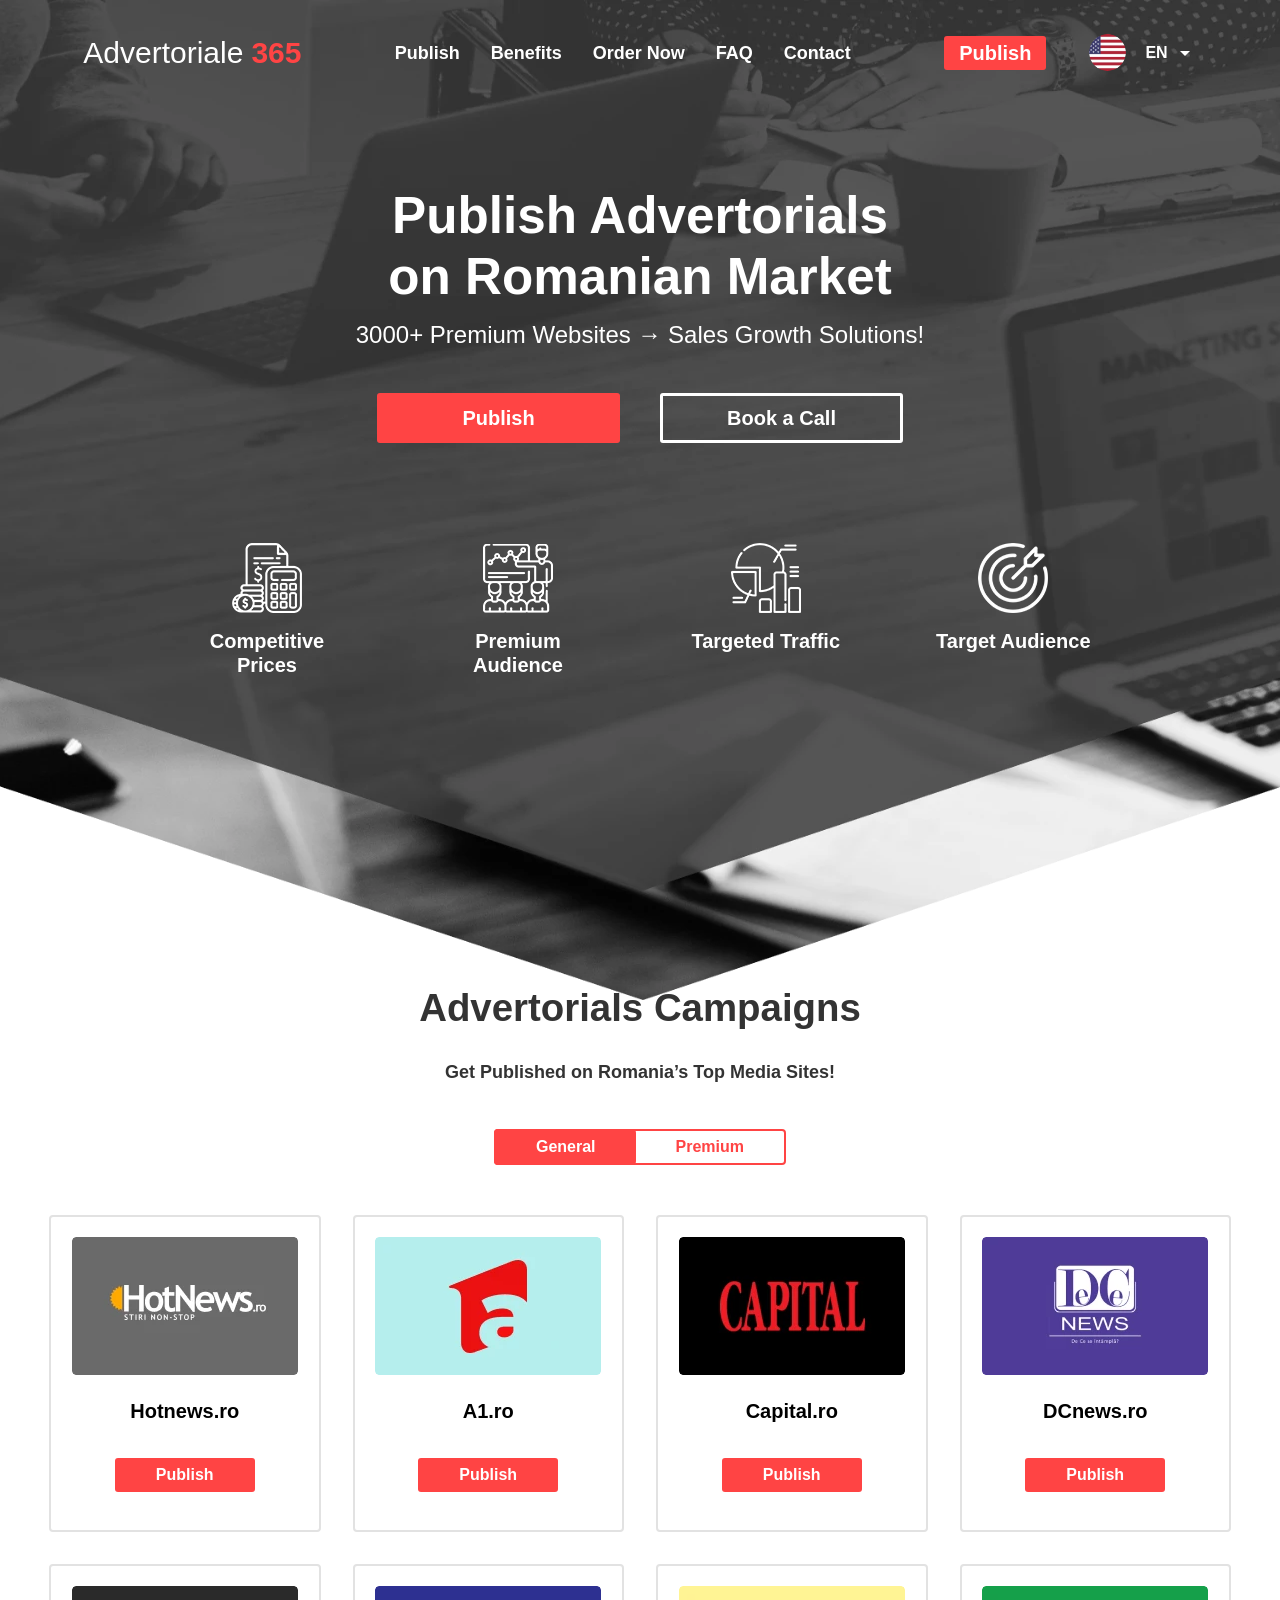
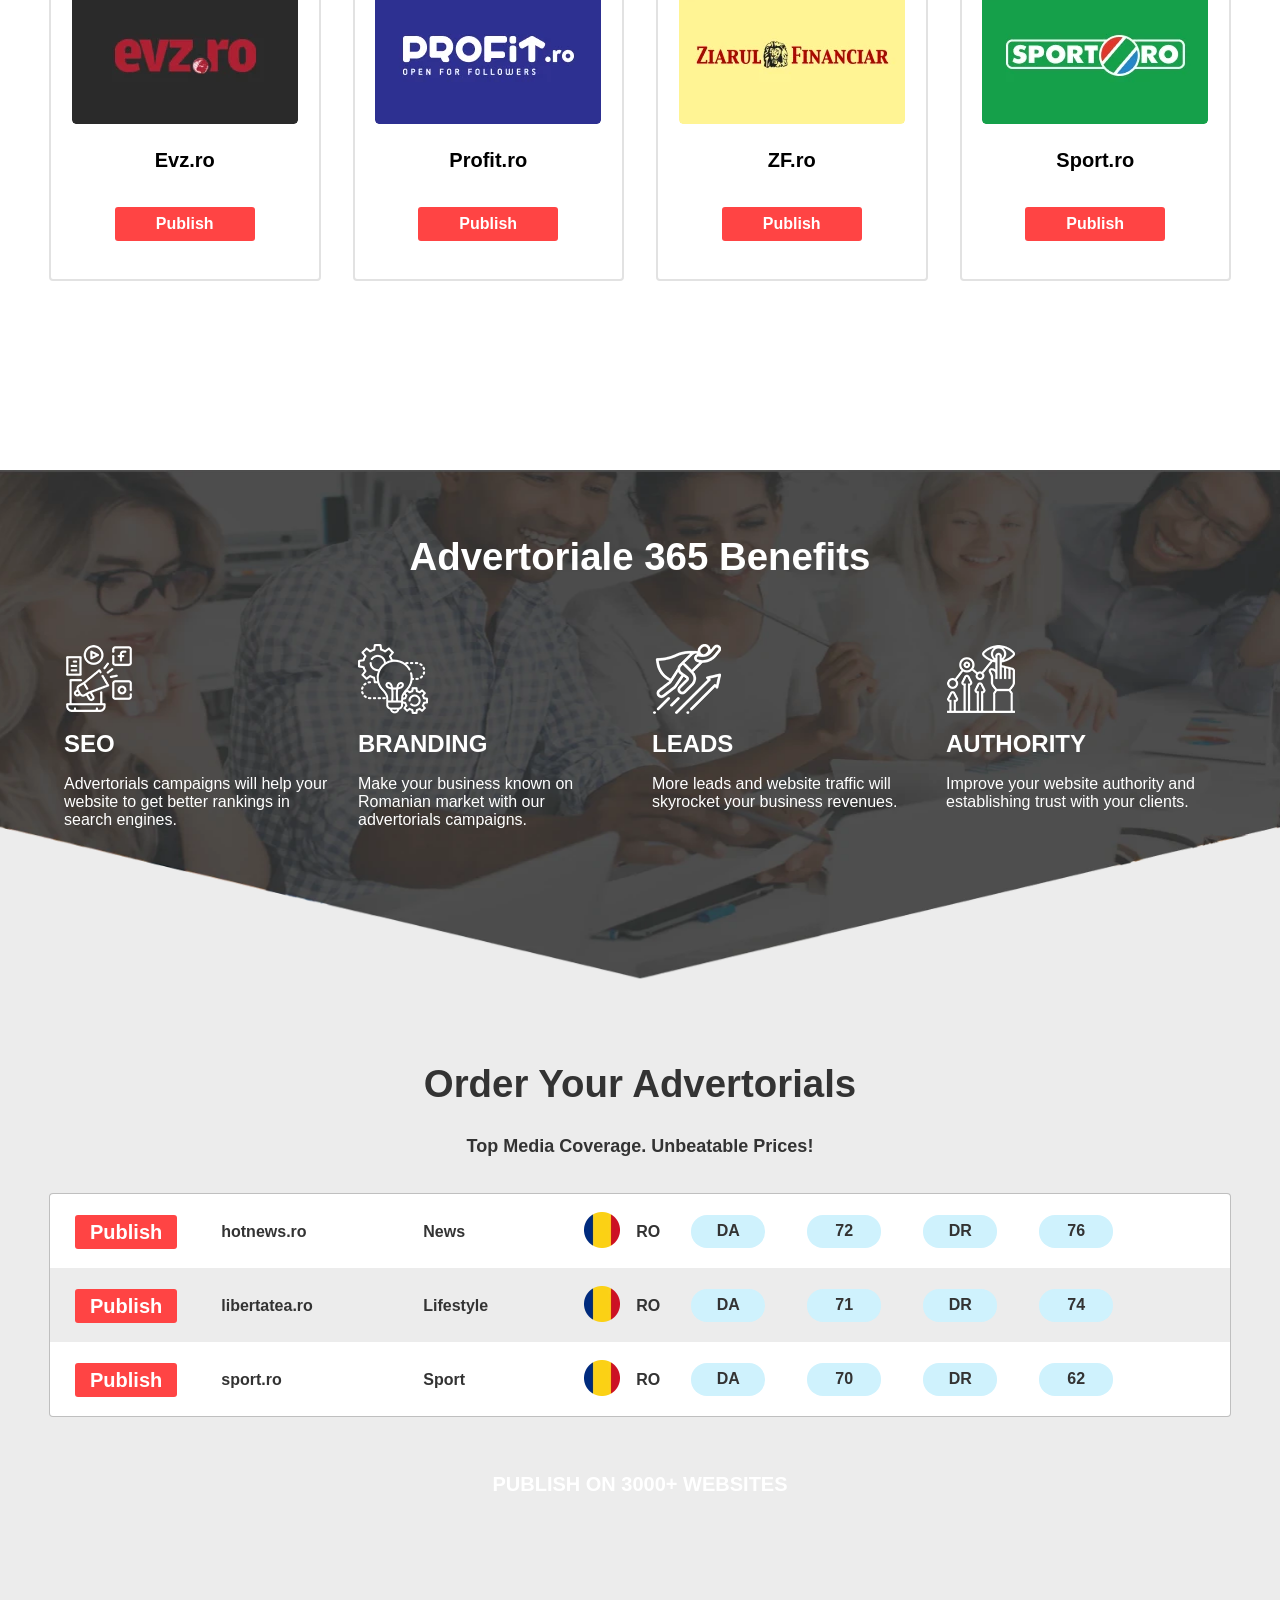
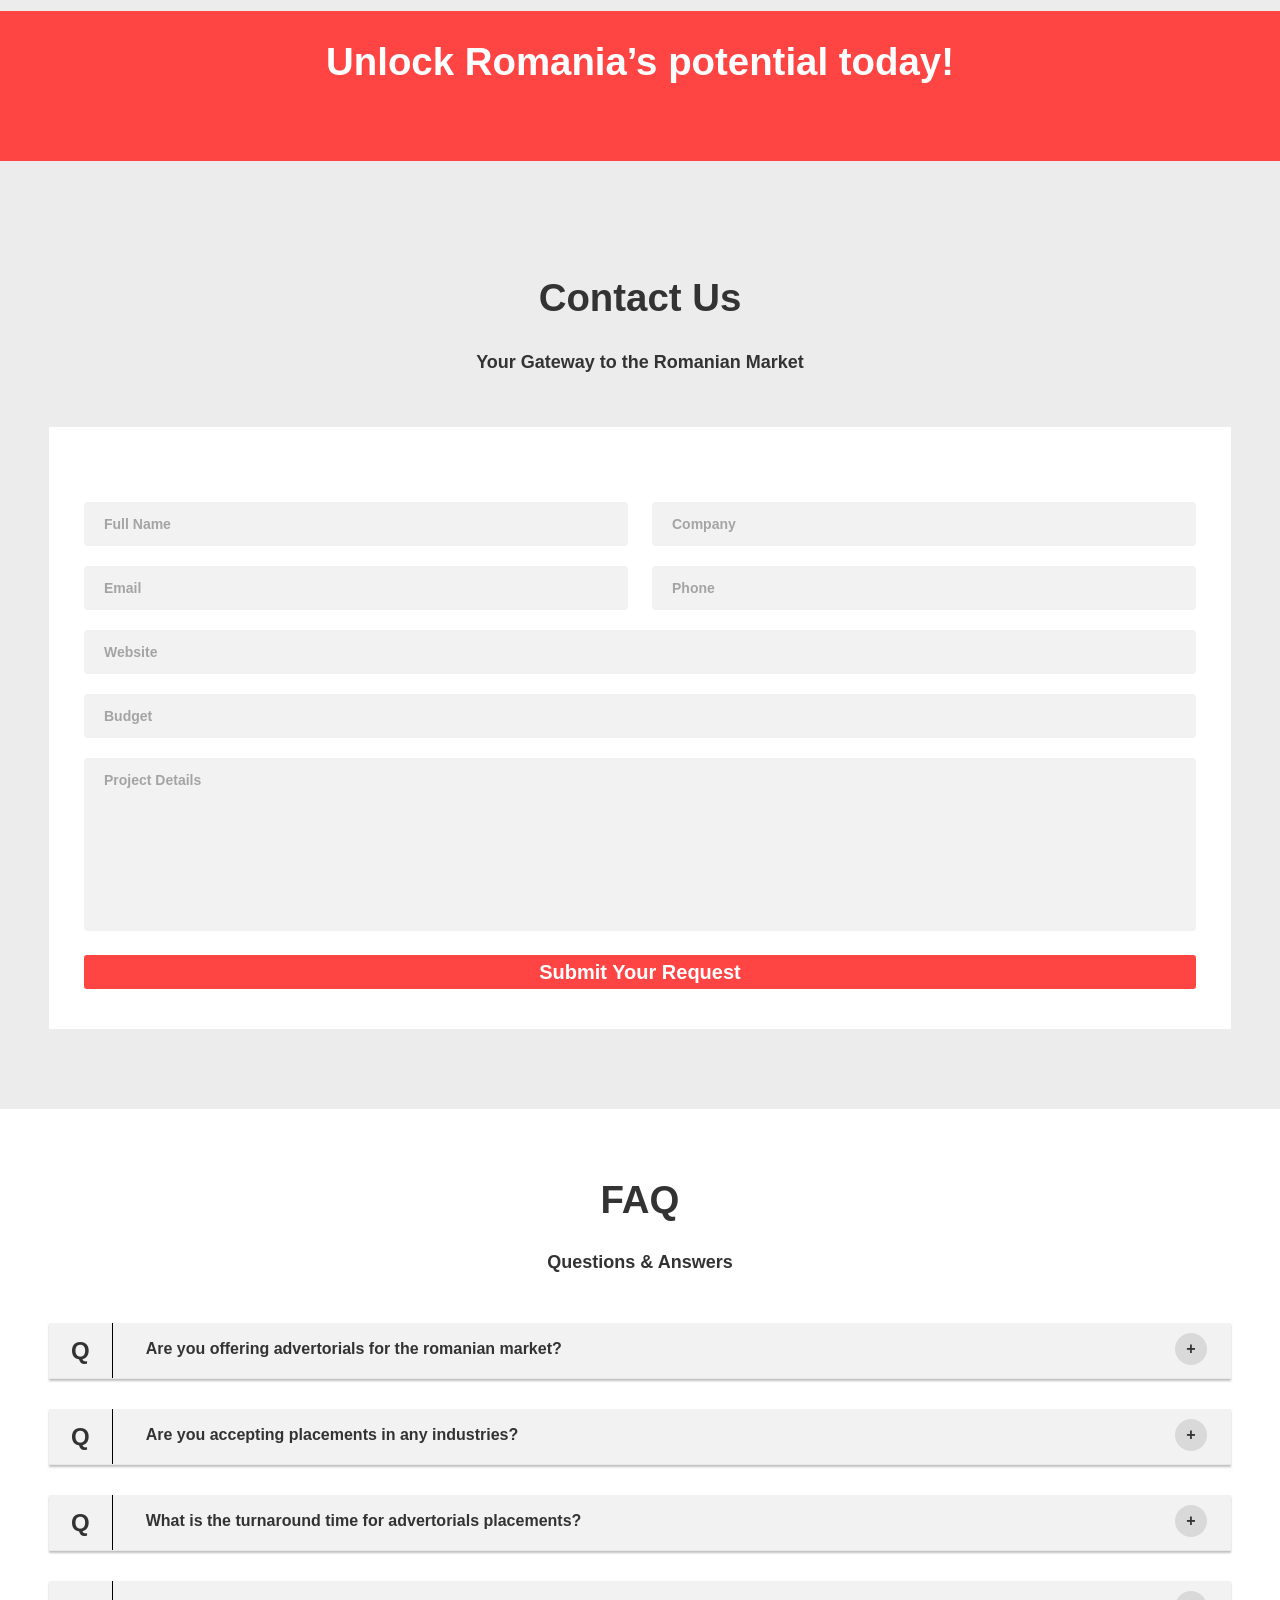
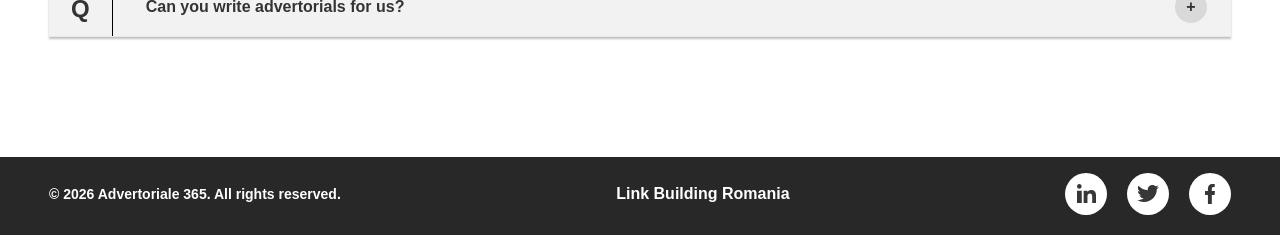
==== commit 3a0e04db: "optimize" ====
--- a/en/index.html
+++ b/en/index.html
@@ -1,548 +1,1563 @@
 <!DOCTYPE html>
 <html lang="en">
+  <head>
+    <title>Publish Advertorials on Romanian market - Advertoriale 365</title>
+    <meta charset="utf-8" />
+    <meta name="viewport" content="width=device-width, initial-scale=1.0" />
+    <meta http-equiv="X-UA-Compatible" content="ie=edge" />
+    <meta
+      name="description"
+      content="Publish on more 3000+ most known websites in Romania."
+    />
+    <meta name="msapplication-TileColor" content="#3b2291" />
+    <meta name="theme-color" content="#ffffff" />
+    <link
+      rel="preload"
+      href="fonts/Montserrat-Bold.woff2"
+      as="font"
+      type="font/woff2"
+      crossorigin
+    />
+    <link
+      rel="preload"
+      href="fonts/Montserrat-Medium.woff2"
+      as="font"
+      type="font/woff2"
+      crossorigin
+    />
+    <link
+      rel="preload"
+      href="css/variables.css"
+      as="style"
+      onload="this.onload=null;this.rel='stylesheet'"
+    />
+    <noscript><link rel="stylesheet" href="css/variables.css" /></noscript>
+    <link
+      rel="preload"
+      href="css/style.clean.min.css"
+      as="style"
+      onload="this.onload=null;this.rel='stylesheet'"
+    />
+    <noscript
+      ><link rel="stylesheet" href="css/style.clean.min.css"
+    /></noscript>
+    <style>
+      :root {
+        --text-color: #333333;
+        --color-white: #ffffff;
+        --text-gray-color: #3d3d3d;
+        --text-black-color: #000000;
+        --primary-color: #ff4444;
+        --primary-color-500: #ff4444;
+        --primary-yellow: #fec224;
+        --grey-200: #ececec;
+        --primary-button: linear-gradient(180deg, #ff4444 -16%, #ff4444 100%);
+        --publish-button: linear-gradient(180deg, #ff4444 0, #ff4444 100%);
+        --submit-button: radial-gradient(
+          90.91% 90.91% at 27.47% 90.91%,
+          #ff4444 0,
+          #ff4444 95.92%
+        );
+        --border-color: #e0eff5;
+        --border-radius: 4px;
+        --box-shadow: 0 2px 6px rgba(0, 0, 0, 0.25);
+        --flag-section-bg: radial-gradient(
+          88.65% 1908.57% at 7.08% 82.42%,
+          #ff4444 0%,
+          #ff4444 58.52%,
+          #ff4444 100%
+        );
+        --logo-nums-bg: linear-gradient(180deg, #ff4444 25%, #ff4444 100%);
+        --icon-contact-color: #ff4444;
+      }
+      *,
+      ::after,
+      ::before,
+      html {
+        box-sizing: border-box;
+      }
+      body {
+        margin: 0;
+        font-family: Montserrat, Arial, sans-serif;
+        color: var(--text-color);
+        font-size: 16px;
+        font-weight: 700;
+        height: auto;
+        background: 0 0;
+      }
+      html {
+        box-sizing: border-box;
+        scroll-behavior: smooth;
+      }
+      *,
+      ::after,
+      ::before {
+        box-sizing: border-box;
+      }
+      img {
+        max-width: 100%;
+        height: auto;
+      }
+      .visually-hidden {
+        position: absolute;
+        width: 1px;
+        height: 1px;
+        margin: -1px;
+        clip: rect(0 0 0 0);
+      }
+      .container {
+        box-sizing: border-box;
+        max-width: 1230px;
+        padding: 0 24px;
+        margin: 0 auto;
+        position: relative;
+      }
+      .wrapper {
+        display: flex;
+        flex-direction: column;
+        height: 100%;
+        position: relative;
+        overflow-x: hidden;
+      }
+      .wrapper main {
+        flex: 1 0 auto;
+        width: 100%;
+      }
+      .header {
+        background: rgba(57, 57, 57, 0.85);
+        color: #fff;
+        position: relative;
+        z-index: 1;
+        width: 100%;
+        font-weight: 700;
+        font-size: 18px;
+        line-height: 22px;
+      }
+      .header .logo {
+        display: inline-flex;
+        align-items: center;
+        justify-content: flex-start;
+      }
+      .header__container {
+        max-width: 1424px;
+        padding: 1rem;
+        gap: 1rem;
+        display: flex;
+        align-items: center;
+        justify-content: space-evenly;
+        flex-wrap: wrap;
+        margin-inline: auto;
+      }
+      .logo__word {
+        font-weight: 400;
+        font-size: 1.875rem;
+        line-height: 1;
+        margin-right: 0.5rem;
+      }
+      .logo__nums {
+        font-size: 1.875rem;
+        font-weight: 700;
+        background: var(--logo-nums-bg);
+        -webkit-background-clip: text;
+        background-clip: text;
+        -webkit-text-fill-color: transparent;
+      }
+      .header-menu,
+      .header-menu__list {
+        display: flex;
+      }
+      .header-menu {
+        justify-content: space-between;
+        flex-wrap: wrap;
+      }
+      .header-menu__list {
+        flex: 0 1 auto;
+        display: flex;
+        align-items: center;
+        justify-content: space-around;
+        flex-wrap: wrap;
+      }
+      .header-menu__item {
+        padding: 0 10px;
+      }
+      .header-menu__item:not(:last-child) {
+        margin-right: 11px;
+      }
+      .header-actions {
+        display: flex;
+        align-items: center;
+        justify-content: flex-start;
+        gap: 40px;
+      }
+      .promo {
+        text-align: center;
+        color: var(--color-white);
+        padding-top: 60px;
+        background: rgba(57, 57, 57, 0.85);
+      }
+      .promo h1 {
+        font-weight: 700;
+        font-size: clamp(1.6rem, 4vw, 4.125rem);
+        line-height: 1.2;
+        margin-bottom: 0.75rem;
+      }
+      .promo p {
+        font-weight: 500;
+        font-size: clamp(1rem, 4vw, 1.5rem);
+        line-height: 1.8125rem;
+        max-width: 740px;
+        margin-bottom: 2.75rem;
+        margin-inline: auto;
+      }
+      .app-button {
+        display: inline-flex;
+        align-items: center;
+        justify-content: center;
+        border-radius: 3px;
+        border: 0;
+        outline: 0;
+        color: var(--color-white);
+        padding: 5px 15px;
+        font-size: 1.25rem;
+        line-height: 1.5rem;
+      }
+      .app-button--primary {
+        background: var(--primary-button);
+      }
+      .app-button--secondary {
+        border: 3px solid #fff;
+        background-color: transparent;
+      }
+      .promo__btns {
+        display: inline-flex;
+        width: 100%;
+        flex-wrap: wrap;
+        align-items: center;
+        justify-content: center;
+        gap: 2.5rem;
+        margin-bottom: 6.25rem;
+      }
+      .promo__btns .app-button {
+        flex: 0 0 243px;
+        padding: 10px 47px;
+        height: 50px;
+      }
+      @media (min-width: 767px) {
+        .header {
+          background: 0 0;
+        }
+        .promo {
+          padding-top: 80px;
+          padding-bottom: 260px;
+          background: 0 0;
+        }
+      }
+    </style>
+  </head>
 
-<head>
-  <title>Publish Advertorials on Romanian market - Advertoriale 365</title>
-  <meta charset="utf-8">
-  <meta name="viewport" content="width=device-width, initial-scale=1.0">
-  <meta http-equiv="X-UA-Compatible" content="ie=edge">
-  <meta name="description" content="Publish on more 3000+ most known websites in Romania.">
-  <meta name="msapplication-TileColor" content="#3b2291">
-  <meta name="theme-color" content="#ffffff">
-  <link rel="preload" href="fonts/Montserrat-Bold.woff2" as="font" type="font/woff2" crossorigin>
-  <link rel="preload" href="fonts/Montserrat-Medium.woff2" as="font" type="font/woff2" crossorigin>
-  <link rel="stylesheet" href="css/variables.css">
-  <link rel="stylesheet" href="css/style.clean.min.css">
-</head>
+  <body>
+    <div class="visually-hidden">
+      <svg
+        xmlns="http://www.w3.org/2000/svg"
+        xmlns:xlink="http://www.w3.org/1999/xlink"
+      >
+        <defs>
+          <clipPath id="clip0_502_514">
+            <rect
+              width="10"
+              height="20"
+              fill="white"
+              transform="translate(0 0.000244141)"
+            />
+          </clipPath>
 
-<body>
-  <div class="visually-hidden"><svg xmlns="http://www.w3.org/2000/svg" xmlns:xlink="http://www.w3.org/1999/xlink">
-      <defs>
-        <clipPath id="clip0_502_514">
-          <rect width="10" height="20" fill="white" transform="translate(0 0.000244141)" />
-        </clipPath>
+          <clipPath id="clip0_502_524">
+            <rect
+              width="19"
+              height="19"
+              fill="white"
+              transform="translate(0 -0.000244141)"
+            />
+          </clipPath>
 
-        <clipPath id="clip0_502_524">
-          <rect width="19" height="19" fill="white" transform="translate(0 -0.000244141)" />
-        </clipPath>
-
-        <clipPath id="clip0_502_529">
-          <rect width="22" height="17" fill="white" transform="translate(0 -0.000244141)" />
-        </clipPath>
-      </defs>
-      <symbol id="fb" viewBox="0 0 10 20">
-        <g fill="none">
-          <g clip-path="url(#clip0_502_514)">
-            <path fill-rule="evenodd" clip-rule="evenodd" d="M6.82129 20.0002V11.0002H9.55368L10 7.00024H6.82129V5.052C6.82129 4.022 6.8476 3.00024 8.2869 3.00024H9.74469V0.140381C9.74469 0.0973809 8.49249 0.000244141 7.22568 0.000244141C4.57999 0.000244141 2.9234 1.65744 2.9234 4.70044V7.00024H0V11.0002H2.9234V20.0002H6.82129Z" fill="#373737" />
+          <clipPath id="clip0_502_529">
+            <rect
+              width="22"
+              height="17"
+              fill="white"
+              transform="translate(0 -0.000244141)"
+            />
+          </clipPath>
+        </defs>
+        <symbol id="fb" viewBox="0 0 10 20">
+          <g fill="none">
+            <g clip-path="url(#clip0_502_514)">
+              <path
+                fill-rule="evenodd"
+                clip-rule="evenodd"
+                d="M6.82129 20.0002V11.0002H9.55368L10 7.00024H6.82129V5.052C6.82129 4.022 6.8476 3.00024 8.2869 3.00024H9.74469V0.140381C9.74469 0.0973809 8.49249 0.000244141 7.22568 0.000244141C4.57999 0.000244141 2.9234 1.65744 2.9234 4.70044V7.00024H0V11.0002H2.9234V20.0002H6.82129Z"
+                fill="#373737"
+              />
+            </g>
           </g>
-
-        </g>
-      </symbol>
-      <symbol id="feat-brand" viewBox="0 0 50 50">
-        <g fill="none">
-          <path d="M3.51595 0C3.16461 0.00590551 2.85696 0.23563 2.7637 0.569143C2.40461 1.85318 1.54881 2.80308 0.525281 3.16467C-0.175094 3.40769 -0.175094 4.39881 0.525281 4.64173C1.54844 5.00468 2.40276 5.95739 2.76065 7.24181C2.86554 7.61793 3.19059 7.8077 3.50984 7.81249V7.81403C3.51193 7.81403 3.51386 7.81254 3.51595 7.81249C3.51804 7.81252 3.51997 7.81403 3.52207 7.81403V7.81249C3.84132 7.80658 4.16637 7.6179 4.27126 7.24181C4.62916 5.95739 5.48347 5.00468 6.50663 4.64173C7.20701 4.39872 7.20701 3.4076 6.50663 3.16467C5.48306 2.80308 4.62728 1.85318 4.26819 0.569143C4.17492 0.235571 3.86727 0.00552165 3.51595 0ZM46.4839 0.00153543C46.1325 0.00744095 45.8249 0.237165 45.7316 0.570679C45.3725 1.85471 44.5167 2.80462 43.4932 3.16621C42.7928 3.40922 42.7928 4.40034 43.4932 4.64324C44.5164 5.00619 45.3707 5.95892 45.7286 7.24334C45.8334 7.61944 46.1585 7.80924 46.4778 7.81402V7.81558C46.4799 7.81558 46.4819 7.8141 46.484 7.81402C46.4861 7.81405 46.4881 7.81558 46.4902 7.81558V7.81402C46.8094 7.80812 47.1345 7.61944 47.2393 7.24334C47.5972 5.95892 48.4516 5.00619 49.4747 4.64324C50.1751 4.40022 50.1751 3.4091 49.4747 3.16621C48.4506 2.80462 47.5952 1.85471 47.2361 0.570679C47.1429 0.237106 46.8352 0.00702756 46.4839 0.00153543ZM21.875 47.6593C21.875 48.9442 22.9109 50 24.2172 50H25.7827C27.0889 50 28.1249 48.9442 28.1249 47.6593L28.1257 46.875C29.4326 46.875 30.4686 45.8192 30.4686 44.5343V43.75C31.5105 43.75 31.5105 42.1875 30.4686 42.1875V40.625C31.3722 40.625 31.4894 39.4523 30.8257 39.1403C30.8633 38.7793 31.0027 38.3996 31.2224 37.9913C33.4263 39.3055 35.4718 40.2323 37.1961 40.628C38.5368 40.9357 39.6753 40.9389 40.6048 40.5303C41.6013 40.0924 42.1573 39.2479 42.3382 38.2186C42.6793 36.2776 41.7551 33.4211 39.7244 29.9437C39.2051 29.0236 37.8291 29.8259 38.374 30.7311C40.3203 34.064 41.042 36.555 40.7971 37.9485C40.7022 38.488 40.4484 38.8961 39.9762 39.1036C39.504 39.3112 38.696 39.3697 37.5501 39.1066C36.0214 38.7557 34.1606 37.9214 32.115 36.7109C32.6548 36.0308 33.2883 35.3018 33.9735 34.4633C35.6857 32.3679 37.4967 29.6887 37.4967 25.6925C37.4967 24.2725 37.2714 22.9153 36.865 21.6444C38.6906 19.3484 40.2072 17.1312 41.3494 15.1015C43.1849 11.84 44.1195 8.97301 43.6123 7.0143C43.3423 5.97186 42.6485 5.19983 41.5935 4.87358C41.1016 4.72151 40.5676 4.66866 39.9929 4.69671C39.4181 4.72329 38.803 4.8346 38.1481 5.00953C35.5288 5.70965 32.2106 7.51234 28.4422 10.3104C27.6049 10.9302 28.5357 12.186 29.373 11.5662C33.0441 8.8404 36.2719 7.12361 38.5525 6.51404C39.6928 6.20923 40.5804 6.19618 41.1297 6.36611C41.6789 6.53589 41.9601 6.87962 42.1001 7.40217C42.4459 8.69267 41.7821 11.1456 39.9868 14.3358C39.0124 16.0672 37.726 17.9746 36.1935 19.9617C34.248 15.9962 30.2422 13.284 25.0015 13.2829C19.7595 13.284 15.7543 15.9964 13.8093 19.9632C12.2757 17.9749 10.988 16.0668 10.013 14.3342C8.21769 11.144 7.55392 8.6912 7.89971 7.40067C8.03973 6.87809 8.32086 6.53445 8.87015 6.36457C9.41944 6.19479 10.307 6.20778 11.4473 6.51251C13.7279 7.12213 16.9557 8.83881 20.6268 11.5647C21.4641 12.1845 22.3949 10.9287 21.5576 10.3089C17.7891 7.51075 14.4711 5.70815 11.8517 5.00799C11.1968 4.83289 10.5817 4.72305 10.0069 4.69515C9.43214 4.66854 8.89818 4.71874 8.40629 4.87199C7.3513 5.19821 6.65754 5.97023 6.38759 7.01279C5.88041 8.97156 6.81499 11.8384 8.65043 15.0999C9.79326 17.1307 11.3111 19.3487 13.1379 21.646C12.7321 22.9161 12.5062 24.2736 12.5062 25.6926C12.5062 29.6887 14.3173 32.3679 16.0294 34.4633C16.7143 35.3015 17.3482 36.0295 17.8879 36.7094C15.8412 37.9207 13.9792 38.7556 12.4498 39.1066C11.3039 39.3697 10.4959 39.3109 10.0237 39.1036C9.5515 38.896 9.29761 38.4881 9.20278 37.9485C8.95788 36.555 9.6796 34.0638 11.6258 30.7311C12.1708 29.826 10.7947 29.0237 10.2755 29.9437C8.24484 33.421 7.32056 36.2777 7.66168 38.2186C7.84258 39.2479 8.39863 40.0924 9.39504 40.5303C10.3246 40.9388 11.4631 40.9356 12.8038 40.628C14.5291 40.2321 16.5766 39.3052 18.7821 37.9898C19.0061 38.3989 19.1394 38.7777 19.1773 39.1388C18.5099 39.4485 18.6262 40.625 19.5313 40.625V42.1875C18.4894 42.1875 18.4894 43.75 19.5313 43.75V44.5343C19.5313 45.8192 20.5672 46.875 21.8742 46.875L21.875 47.6593ZM24.9999 8.59526C24.6092 8.59526 24.2187 8.85569 24.2187 9.37653V10.939C24.2187 11.9809 25.7811 11.9809 25.7811 10.939V9.37653C25.7811 8.85558 25.3906 8.59526 24.9999 8.59526ZM12.8465 14.7339L13.9512 15.8401C14.688 16.5769 15.7927 15.4706 15.0559 14.7339L13.9512 13.6291C13.767 13.4449 13.5595 13.3749 13.3638 13.3865C12.7767 13.4211 12.294 14.1813 12.8465 14.7339ZM36.0486 13.6292L34.9423 14.734C34.2056 15.4707 35.3103 16.577 36.0471 15.8403L37.1533 14.734C37.7058 14.1814 37.2216 13.4212 36.6345 13.3866C36.4388 13.3747 36.2328 13.445 36.0486 13.6292ZM35.101 21.3379C34.1629 22.4888 33.1545 23.6579 32.0676 24.8321C29.7805 27.3031 27.3717 29.5766 24.9968 31.5674C22.6239 29.576 20.2166 27.2987 17.9322 24.8306C16.8466 23.6578 15.8389 22.4905 14.9018 21.3409C16.4693 17.5019 20.1358 14.8479 25.0014 14.8468C29.8656 14.8479 33.5328 17.5005 35.101 21.3379ZM3.89741 16.4078C3.54801 16.4093 3.24073 16.6419 3.14669 16.9785C2.73076 18.4477 1.72853 19.5478 0.517651 19.9707C-0.171746 20.2184 -0.171746 21.1939 0.517651 21.4416C1.72906 21.8629 2.73547 22.9665 3.15279 24.4354C3.37247 25.1839 4.43313 25.1839 4.6527 24.4354C5.06863 22.9661 6.0708 21.8645 7.28174 21.4416C7.98206 21.1986 7.98206 20.2075 7.28174 19.9646C6.07032 19.5434 5.07002 18.4473 4.6527 16.9785C4.55822 16.6398 4.249 16.4065 3.89741 16.4078ZM46.0871 16.4078C45.7377 16.4093 45.4305 16.6419 45.3364 16.9785C44.9205 18.4477 43.9183 19.5478 42.7074 19.9707C42.018 20.2184 42.018 21.1939 42.7074 21.4416C43.9188 21.8629 44.9252 22.9665 45.3425 24.4354C45.5622 25.1839 46.6229 25.1839 46.8424 24.4354C47.2584 22.9661 48.2605 21.8645 49.4715 21.4416C50.1718 21.1986 50.1718 20.2075 49.4715 19.9646C48.2601 19.5434 47.2597 18.4473 46.8424 16.9785C46.7479 16.6398 46.4387 16.4065 46.0871 16.4078ZM24.9999 16.4093C23.0807 16.4093 21.2056 16.9938 19.632 18.0923C18.7473 18.6865 19.6684 20.0049 20.5307 19.3786C21.8422 18.4631 23.4005 17.9718 24.9999 17.9718C26.0631 17.9935 26.0631 16.3875 24.9999 16.4093ZM17.9688 20.314C17.5373 20.314 17.1875 20.6638 17.1876 21.0953C17.1875 21.5267 17.5373 21.8765 17.9688 21.8765C18.4003 21.8765 18.75 21.5267 18.75 21.0953C18.75 20.6638 18.4003 20.314 17.9688 20.314ZM35.9403 25.6927C35.9403 29.1107 34.3979 31.4756 32.7619 33.4778C32.0727 34.3213 31.3734 35.0961 30.7676 35.8734C29.3102 34.9317 27.7797 33.8214 26.2206 32.5729C28.6081 30.5547 30.9915 28.2872 33.2136 25.8865C34.0698 24.9615 34.8832 24.0403 35.6519 23.1262C35.8345 23.9495 35.9403 24.8047 35.9403 25.6927H35.9403ZM14.351 23.1278C15.1188 24.0408 15.931 24.9626 16.7863 25.8866C19.0062 28.285 21.3884 30.5542 23.7746 32.573C22.2186 33.8177 20.6888 34.9316 19.2337 35.8719C18.6282 35.0951 17.9297 34.3207 17.241 33.4778C15.605 31.4757 14.0626 29.1107 14.0626 25.6928C14.0626 24.8053 14.1686 23.9506 14.351 23.1278H14.351ZM8.59397 25.0015C7.55208 25.0015 7.55208 26.5625 8.59397 26.5625H10.1564C11.1983 26.5625 11.1983 25.0015 10.1564 25.0015H8.59397ZM39.8418 25.0015C38.7999 25.0015 38.7999 26.5625 39.8418 26.5625H41.4058C42.4477 26.5625 42.4477 25.0015 41.4058 25.0015H39.8418ZM24.9999 33.5891C26.6605 34.9319 28.3068 36.1361 29.8918 37.1627C29.5558 37.7587 29.3093 38.3831 29.2555 39.0625H20.7474C20.6935 38.3825 20.4507 37.7556 20.1126 37.1597C21.6955 36.1342 23.3423 34.9287 24.9999 33.5891ZM37.4127 36.5371C38.2317 37.1812 39.1975 35.9529 38.3785 35.3088L37.1502 34.3429C36.9455 34.182 36.7313 34.1374 36.5384 34.172C35.9595 34.276 35.5701 35.0882 36.1844 35.5713L37.4127 36.5371ZM12.8541 34.3489L11.6258 35.3163C10.8072 35.9608 11.7731 37.1891 12.5917 36.5446L13.82 35.5771C14.434 35.0938 14.0449 34.2816 13.466 34.1779C13.273 34.1434 13.0588 34.1868 12.8541 34.3489ZM5.47056 37.5059C5.11902 37.5043 4.80995 37.738 4.71526 38.0766C4.05672 40.4899 2.46158 42.3148 0.517651 43.0189C-0.171824 43.2666 -0.171824 44.2436 0.517651 44.4914C2.46238 45.1928 4.06055 47.0149 4.72137 49.4276C4.93395 50.1896 6.01488 50.1896 6.22738 49.4276C6.88592 47.0142 8.48104 45.1893 10.425 44.4853C11.1145 44.2375 11.1145 43.2606 10.425 43.0128C8.48028 42.3112 6.88203 40.4893 6.22128 38.0766C6.12708 37.74 5.82005 37.5071 5.47056 37.5059ZM44.5277 37.5059C44.1762 37.5043 43.8671 37.738 43.7724 38.0766C43.1139 40.4899 41.5187 42.3148 39.5748 43.0189C38.8853 43.2666 38.8853 44.2436 39.5748 44.4914C41.5195 45.1928 43.1177 47.0149 43.7785 49.4276C43.9911 50.1896 45.072 50.1896 45.2845 49.4276C45.9431 47.0142 47.5382 45.1893 49.4822 44.4853C50.1717 44.2375 50.1717 43.2606 49.4822 43.0128C47.5374 42.3113 45.9392 40.4893 45.2784 38.0766C45.1842 37.74 44.8772 37.5071 44.5277 37.5059Z" fill="currentColor" />
-        </g>
-      </symbol>
-      <symbol id="feat-premium" viewBox="0 0 51 51">
-        <g fill="none">
-          <path d="M25.5 22.3125C24.3264 22.3125 23.375 23.2639 23.375 24.4375C23.375 25.6111 24.3264 26.5625 25.5 26.5625C26.6736 26.5625 27.625 25.6111 27.625 24.4375C27.625 23.2639 26.6736 22.3125 25.5 22.3125ZM20.1875 24.4375C20.1875 21.5035 22.566 19.125 25.5 19.125C28.434 19.125 30.8125 21.5035 30.8125 24.4375C30.8125 27.3715 28.434 29.75 25.5 29.75C22.566 29.75 20.1875 27.3715 20.1875 24.4375Z" fill="currentColor" />
-          <path d="M11.6875 22.4931C10.5139 22.4931 9.5625 23.4445 9.5625 24.6181C9.5625 25.7916 10.5139 26.7431 11.6875 26.7431C12.8611 26.7431 13.8125 25.7916 13.8125 24.6181C13.8125 23.4445 12.8611 22.4931 11.6875 22.4931ZM6.375 24.6181C6.375 21.6839 8.75349 19.3055 11.6875 19.3055C14.6215 19.3055 17 21.6839 17 24.6181C17 27.5521 14.6215 29.9306 11.6875 29.9306C8.75349 29.9306 6.375 27.5521 6.375 24.6181Z" fill="currentColor" />
-          <path d="M18.5938 10.6239C17.4202 10.6239 16.4688 11.5753 16.4688 12.7489C16.4688 13.9225 17.4202 14.8739 18.5938 14.8739C19.7673 14.8739 20.7188 13.9225 20.7188 12.7489C20.7188 11.5753 19.7673 10.6239 18.5938 10.6239ZM13.2812 12.7489C13.2812 9.81489 15.6597 7.4364 18.5938 7.4364C21.5277 7.4364 23.9062 9.81489 23.9062 12.7489C23.9062 15.6829 21.5277 18.0614 18.5938 18.0614C15.6597 18.0614 13.2812 15.6829 13.2812 12.7489Z" fill="currentColor" />
-          <path d="M32.4062 10.6239C31.2326 10.6239 30.2812 11.5753 30.2812 12.7489C30.2812 13.9225 31.2326 14.8739 32.4062 14.8739C33.5799 14.8739 34.5312 13.9225 34.5312 12.7489C34.5312 11.5753 33.5799 10.6239 32.4062 10.6239ZM27.0938 12.7489C27.0938 9.81489 29.4723 7.4364 32.4062 7.4364C35.3402 7.4364 37.7188 9.81489 37.7188 12.7489C37.7188 15.6829 35.3402 18.0614 32.4062 18.0614C29.4723 18.0614 27.0938 15.6829 27.0938 12.7489Z" fill="currentColor" />
-          <path d="M39.3125 22.4931C38.1389 22.4931 37.1875 23.4445 37.1875 24.6181C37.1875 25.7916 38.1389 26.7431 39.3125 26.7431C40.4861 26.7431 41.4375 25.7916 41.4375 24.6181C41.4375 23.4445 40.4861 22.4931 39.3125 22.4931ZM34 24.6181C34 21.6839 36.3785 19.3055 39.3125 19.3055C42.2465 19.3055 44.625 21.6839 44.625 24.6181C44.625 27.5521 42.2465 29.9306 39.3125 29.9306C36.3785 29.9306 34 27.5521 34 24.6181Z" fill="currentColor" />
-          <path d="M15.2329 32.9375C15.0034 33.4205 14.875 33.9609 14.875 34.5312L14.875 36.125H6.375V36.6422L6.37519 36.6471C6.37583 36.6616 6.37751 36.6924 6.38167 36.7374C6.39004 36.8277 6.40817 36.9712 6.44672 37.1493C6.52479 37.5103 6.67964 37.982 6.98009 38.4449C7.5184 39.2742 8.7119 40.375 11.6769 40.375C13.2937 40.375 14.386 40.0501 15.1332 39.6202C15.3283 40.4022 15.6829 41.3927 16.3363 42.3995C16.3674 42.4473 16.3989 42.4949 16.431 42.5423C15.221 43.1679 13.6622 43.5625 11.6769 43.5625C7.74624 43.5625 5.49191 42.007 4.30633 40.1801C3.7448 39.3148 3.46868 38.4585 3.33128 37.8233C3.26209 37.5035 3.22632 37.2317 3.20777 37.0317C3.19846 36.9312 3.19341 36.8481 3.19067 36.7848C3.18931 36.7531 3.18852 36.7264 3.18805 36.7049L3.18761 36.6764L3.18752 36.6654L3.1875 36.6605V36.6584V34.5312C3.1875 33.6511 3.90105 32.9375 4.78125 32.9375H15.2329Z" fill="currentColor" />
-          <path d="M34.5646 42.5446C35.771 43.1687 37.3242 43.5625 39.3019 43.5625C43.241 43.5625 45.5007 42.0087 46.6899 40.1821C47.2532 39.3168 47.5303 38.4599 47.6682 37.8244C47.7377 37.5041 47.7734 37.2323 47.7921 37.0322C47.8015 36.9317 47.8066 36.8484 47.8093 36.785C47.8106 36.7534 47.8115 36.7266 47.8119 36.7049L47.8123 36.6766L47.8125 36.6654V36.6605V36.6584V34.5312C47.8125 34.1086 47.6447 33.7031 47.3457 33.4044C47.0469 33.1054 46.6414 32.9375 46.2188 32.9375H35.7661C36.0003 33.4309 36.125 33.9747 36.125 34.5312V36.125H44.625V36.6422L44.6248 36.6469C44.6242 36.6613 44.6225 36.6922 44.6184 36.737C44.6099 36.8271 44.5919 36.9703 44.5532 37.1484C44.475 37.5088 44.3197 37.9801 44.0185 38.4429C43.4784 39.2725 42.2797 40.375 39.3019 40.375C37.6956 40.375 36.6093 40.052 35.8654 39.624C35.6694 40.4067 35.3135 41.3973 34.6581 42.4039C34.6275 42.4511 34.5963 42.4981 34.5646 42.5446Z" fill="currentColor" />
-          <path d="M17 34.5312C17 33.6511 17.7136 32.9375 18.5938 32.9375H32.4062C32.8289 32.9375 33.2344 33.1054 33.5331 33.4044C33.8321 33.7031 34 34.1086 34 34.5312V37.7188C34 37.1875 33.9972 37.7644 34 37.7188V37.723V37.7279L33.9998 37.7391L33.9994 37.7674C33.9989 37.7891 33.9981 37.8159 33.9968 37.8475C33.994 37.9109 33.989 37.9942 33.9796 38.0947C33.9609 38.2948 33.9252 38.5666 33.8557 38.8869C33.7178 39.5224 33.4407 40.3793 32.8774 41.2446C31.6882 43.0712 29.4285 44.625 25.4894 44.625C21.5588 44.625 19.3044 43.0695 18.1188 41.2426C17.5573 40.3773 17.2812 39.521 17.1438 38.8858C17.0746 38.566 17.0388 38.2942 17.0203 38.0942C17.011 37.9937 17.0059 37.9106 17.0032 37.8473C17.0018 37.8156 17.001 37.7889 17.0006 37.7674L17.0001 37.7389L17 37.7279L17 37.723V37.7209V34.5312ZM20.1875 36.125V37.7047L20.1877 37.7096C20.1883 37.7241 20.19 37.7549 20.1942 37.7999C20.2025 37.8902 20.2207 38.0337 20.2592 38.2118C20.3373 38.5728 20.4921 39.0445 20.7926 39.5074C21.331 40.3367 22.5244 41.4375 25.4894 41.4375C28.4671 41.4375 29.6658 40.335 30.206 39.5054C30.5071 39.0426 30.6625 38.5713 30.7407 38.2109C30.7793 38.0328 30.7974 37.8896 30.8059 37.7995C30.8099 37.7547 30.8116 37.7238 30.8123 37.7094L30.8125 37.7047V36.125H20.1875Z" fill="currentColor" />
-        </g>
-      </symbol>
-      <symbol id="feat-prices" viewBox="0 0 51 51">
-        <g fill="none">
-          <path d="M17.5312 20.7188H7.96875C6.21562 20.7188 4.78125 19.2844 4.78125 17.5312V7.96875C4.78125 6.21562 6.21562 4.78125 7.96875 4.78125H17.5312C19.2844 4.78125 20.7188 6.21562 20.7188 7.96875V17.5312C20.7188 19.2844 19.2844 20.7188 17.5312 20.7188Z" stroke="currentColor" stroke-width="2" stroke-miterlimit="10" stroke-linecap="round" stroke-linejoin="round" />
-          <path d="M17.5312 46.2188H7.96875C6.21562 46.2188 4.78125 44.7844 4.78125 43.0312V33.4688C4.78125 31.7156 6.21562 30.2812 7.96875 30.2812H17.5312C19.2844 30.2812 20.7188 31.7156 20.7188 33.4688V43.0312C20.7188 44.7844 19.2844 46.2188 17.5312 46.2188Z" stroke="currentColor" stroke-width="2" stroke-miterlimit="10" stroke-linecap="round" stroke-linejoin="round" />
-          <path d="M27.0938 7.96875H46.2188" stroke="currentColor" stroke-width="2" stroke-miterlimit="10" stroke-linecap="round" stroke-linejoin="round" />
-          <path d="M27.0938 14.3438H38.25" stroke="currentColor" stroke-width="2" stroke-miterlimit="10" stroke-linecap="round" stroke-linejoin="round" />
-          <path d="M27.0938 33.4688H46.2188" stroke="currentColor" stroke-width="2" stroke-miterlimit="10" stroke-linecap="round" stroke-linejoin="round" />
-          <path d="M27.0938 39.8438H38.25" stroke="currentColor" stroke-width="2" stroke-miterlimit="10" stroke-linecap="round" stroke-linejoin="round" />
-          <path d="M9.5625 11.1562L12.75 14.3438L17.5312 9.5625" stroke="currentColor" stroke-width="2" stroke-miterlimit="10" stroke-linecap="round" stroke-linejoin="round" />
-        </g>
-      </symbol>
-      <symbol id="feat-target" viewBox="0 0 53 53">
-        <g fill="none">
-          <path d="M26.5 10.7656C28.5581 10.7656 30.2266 9.09719 30.2266 7.03906C30.2266 4.98094 28.5581 3.3125 26.5 3.3125C24.4419 3.3125 22.7734 4.98094 22.7734 7.03906C22.7734 9.09719 24.4419 10.7656 26.5 10.7656Z" fill="currentColor" />
-          <path d="M22.7851 18.2187C22.2698 18.2202 21.7641 18.0794 21.3238 17.8118C20.8835 17.5442 20.5257 17.1601 20.2898 16.7021C20.0539 16.244 19.9491 15.7296 19.987 15.2158C20.0249 14.7019 20.2039 14.2085 20.5044 13.7899C21.1973 12.8516 22.1008 12.089 23.1421 11.5635C24.1834 11.0379 25.3336 10.7642 26.5 10.7642C27.6665 10.7642 28.8166 11.0379 29.858 11.5635C30.8993 12.089 31.8028 12.8516 32.4957 13.7899C32.7961 14.2085 32.9752 14.7019 33.0131 15.2158C33.0509 15.7296 32.9461 16.244 32.7102 16.7021C32.4743 17.1601 32.1165 17.5442 31.6762 17.8118C31.2359 18.0794 30.7303 18.2202 30.215 18.2187H22.7851Z" fill="currentColor" />
-          <path d="M43.1536 25.6719C45.2117 25.6719 46.8802 24.0034 46.8802 21.9453C46.8802 19.8872 45.2117 18.2188 43.1536 18.2188C41.0955 18.2188 39.4271 19.8872 39.4271 21.9453C39.4271 24.0034 41.0955 25.6719 43.1536 25.6719Z" fill="currentColor" />
-          <path d="M39.4386 33.125C38.9234 33.1265 38.4177 32.9857 37.9774 32.718C37.5371 32.4504 37.1793 32.0664 36.9434 31.6083C36.7075 31.1502 36.6027 30.6359 36.6406 30.122C36.6784 29.6082 36.8575 29.1147 37.158 28.6962C37.8509 27.7578 38.7543 26.9952 39.7957 26.4697C40.837 25.9442 41.9872 25.6704 43.1536 25.6704C44.32 25.6704 45.4702 25.9442 46.5115 26.4697C47.5529 26.9952 48.4563 27.7578 49.1492 28.6962C49.4495 29.1145 49.6286 29.6076 49.6666 30.1212C49.7046 30.6348 49.6 31.1488 49.3646 31.6068C49.1291 32.0648 48.7717 32.4489 48.3319 32.7167C47.8921 32.9846 47.3868 33.1259 46.8719 33.125H39.4386Z" fill="currentColor" />
-          <path d="M9.84644 25.6719C11.9046 25.6719 13.573 24.0034 13.573 21.9453C13.573 19.8872 11.9046 18.2188 9.84644 18.2188C7.78831 18.2188 6.11987 19.8872 6.11987 21.9453C6.11987 24.0034 7.78831 25.6719 9.84644 25.6719Z" fill="currentColor" />
-          <path d="M6.12814 33.125C5.61289 33.1265 5.10722 32.9857 4.66692 32.718C4.22662 32.4504 3.86879 32.0664 3.6329 31.6083C3.397 31.1502 3.29221 30.6359 3.33007 30.122C3.36794 29.6082 3.54699 29.1147 3.84748 28.6962C4.54038 27.7578 5.44384 26.9952 6.48518 26.4697C7.52652 25.9442 8.67667 25.6704 9.84311 25.6704C11.0095 25.6704 12.1597 25.9442 13.201 26.4697C14.2424 26.9952 15.1458 27.7578 15.8387 28.6962C16.1391 29.1145 16.3181 29.6076 16.3561 30.1212C16.3941 30.6348 16.2896 31.1488 16.0541 31.6068C15.8186 32.0648 15.4612 32.4489 15.0214 32.7167C14.5816 32.9846 14.0764 33.1259 13.5614 33.125H6.12814Z" fill="currentColor" />
-          <path d="M26.5 42.2344C28.5581 42.2344 30.2266 40.5659 30.2266 38.5078C30.2266 36.4497 28.5581 34.7812 26.5 34.7812C24.4419 34.7812 22.7734 36.4497 22.7734 38.5078C22.7734 40.5659 24.4419 42.2344 26.5 42.2344Z" fill="currentColor" />
-          <path d="M22.7851 49.6875C22.2698 49.689 21.7641 49.5482 21.3238 49.2805C20.8835 49.0129 20.5257 48.6289 20.2898 48.1708C20.0539 47.7127 19.9491 47.1984 19.987 46.6845C20.0249 46.1707 20.2039 45.6772 20.5044 45.2587C21.1973 44.3203 22.1008 43.5577 23.1421 43.0322C24.1834 42.5067 25.3336 42.2329 26.5 42.2329C27.6665 42.2329 28.8166 42.5067 29.858 43.0322C30.8993 43.5577 31.8028 44.3203 32.4957 45.2587C32.7961 45.6772 32.9752 46.1707 33.0131 46.6845C33.0509 47.1984 32.9461 47.7127 32.7102 48.1708C32.4743 48.6289 32.1165 49.0129 31.6762 49.2805C31.2359 49.5482 30.7303 49.689 30.215 49.6875H22.7851Z" fill="currentColor" />
-          <path d="M19.7226 7.72147C19.5389 7.32274 19.2043 7.01328 18.7925 6.8611C18.3807 6.70892 17.9253 6.72648 17.5265 6.90991C14.8099 8.16134 12.3813 9.96066 10.393 12.195C10.0993 12.5223 9.94772 12.9528 9.97148 13.3918C9.99524 13.8308 10.1924 14.2425 10.5197 14.5361C10.8469 14.8298 11.2774 14.9814 11.7165 14.9576C12.1555 14.9339 12.5672 14.7367 12.8608 14.4094C14.5478 12.514 16.6074 10.9866 18.9111 9.92263C19.1091 9.83166 19.2873 9.70249 19.4353 9.54254C19.5834 9.38259 19.6984 9.19499 19.7738 8.9905C19.8492 8.78602 19.8834 8.56866 19.8747 8.35089C19.8659 8.13313 19.8142 7.91923 19.7226 7.72147Z" fill="currentColor" />
-          <path d="M41.3036 37.1266C39.9003 39.0779 38.1284 40.7356 36.088 42.0059C35.9032 42.1214 35.7428 42.2721 35.6162 42.4496C35.4896 42.627 35.3992 42.8277 35.3501 43.0401C35.3011 43.2525 35.2943 43.4725 35.3303 43.6875C35.3662 43.9025 35.4442 44.1083 35.5597 44.2932C35.6752 44.478 35.826 44.6383 36.0034 44.765C36.1809 44.8916 36.3815 44.982 36.5939 45.031C36.8063 45.0801 37.0263 45.0868 37.2413 45.0509C37.4563 45.0149 37.6621 44.937 37.847 44.8215C40.2509 43.3222 42.3388 41.3676 43.9933 39.0677C44.2498 38.711 44.3542 38.267 44.2834 37.8334C44.2125 37.3998 43.9724 37.0121 43.6157 36.7556C43.259 36.499 42.815 36.3947 42.3814 36.4655C41.9478 36.5363 41.5601 36.7765 41.3036 37.1332V37.1266Z" fill="currentColor" />
-          <path d="M40.1392 14.4093C40.2837 14.5737 40.4592 14.7078 40.6558 14.8039C40.8523 14.9 41.066 14.9562 41.2844 14.9693C41.5028 14.9824 41.7216 14.9521 41.9282 14.8801C42.1348 14.8081 42.3252 14.6959 42.4882 14.55C42.6512 14.4041 42.7836 14.2273 42.8779 14.0298C42.9722 13.8324 43.0265 13.6182 43.0375 13.3997C43.0486 13.1812 43.0162 12.9627 42.9423 12.7567C42.8685 12.5508 42.7545 12.3615 42.6071 12.1999C40.6187 9.96554 38.1901 8.16622 35.4736 6.91479C35.2751 6.81648 35.059 6.75897 34.8379 6.74567C34.6168 6.73236 34.3953 6.76353 34.1865 6.83733C33.9777 6.91113 33.7858 7.02606 33.6222 7.17533C33.4586 7.32459 33.3265 7.50515 33.2339 7.70633C33.1413 7.90751 33.09 8.12522 33.083 8.34659C33.076 8.56795 33.1135 8.78847 33.1932 8.9951C33.2729 9.20173 33.3932 9.39027 33.5471 9.54957C33.701 9.70887 33.8852 9.83569 34.089 9.92254C36.3926 10.9865 38.4522 12.5139 40.1392 14.4093Z" fill="currentColor" />
-          <path d="M16.912 42.0058C14.8716 40.7355 13.0997 39.0778 11.6965 37.1265C11.5694 36.9499 11.4089 36.8 11.2239 36.6854C11.039 36.5709 10.8333 36.4939 10.6186 36.4588C10.185 36.388 9.74103 36.4923 9.38435 36.7488C9.02766 37.0054 8.78749 37.3931 8.71668 37.8267C8.64586 38.2603 8.75019 38.7043 9.00672 39.061C10.6612 41.3609 12.7491 43.3154 15.1531 44.8148C15.5264 45.048 15.9772 45.1234 16.4061 45.0243C16.8351 44.9252 17.2071 44.6598 17.4403 44.2864C17.6736 43.9131 17.749 43.4623 17.6499 43.0334C17.5508 42.6044 17.2854 42.2324 16.912 41.9992V42.0058Z" fill="currentColor" />
-        </g>
-      </symbol>
-      <symbol id="feat-traffic" viewBox="0 0 43 43">
-        <g fill="none">
-          <path d="M8.73438 8.33125C9.27187 8.73438 9.94375 9.27187 10.6156 9.54062C10.2125 10.4812 9.94375 11.2875 9.675 12.0938H12.2281C12.3625 11.6906 12.4969 11.2875 12.6312 10.75C13.8406 11.2875 15.05 11.6906 16.3938 12.0938H26.4719C27.8156 11.825 29.025 11.2875 30.2344 10.75C30.3687 11.1531 30.5031 11.5562 30.6375 12.0938H33.1906C32.9219 11.2875 32.6531 10.4812 32.3844 9.675C33.0562 9.27187 33.5938 8.86875 34.2656 8.46562C35.3406 9.54063 36.4156 10.75 37.2219 12.0938H40.85C37.3563 4.97187 29.9656 0 21.5 0C13.0344 0 5.64375 4.97187 2.15 12.0938H5.77813C6.58438 10.75 7.65938 9.54062 8.73438 8.33125ZM32.3844 6.85313C32.1156 7.12187 31.7125 7.25625 31.3094 7.525C30.9062 6.71875 30.3687 6.04688 29.9656 5.375C30.9062 5.77812 31.5781 6.31562 32.3844 6.85313ZM29.2937 8.6C28.2187 9.1375 27.1437 9.54063 25.9344 9.80937C25.6656 7.525 25.1281 5.24062 24.4563 3.49375C26.3375 4.43437 27.95 6.31563 29.2937 8.6ZM21.2313 3.225C21.3656 3.225 21.3656 3.225 21.5 3.225C21.6344 3.225 21.6344 3.225 21.7688 3.225C22.3063 4.16563 23.1125 6.58437 23.65 10.2125C22.9781 10.3469 22.3062 10.3469 21.6344 10.3469C20.9625 10.3469 20.2906 10.3469 19.6187 10.2125C20.0219 6.58437 20.6938 4.16563 21.2313 3.225ZM18.5438 3.62812C17.8719 5.375 17.4688 7.525 17.0656 9.80937C15.9906 9.54063 14.7812 9.1375 13.7063 8.6C15.05 6.31563 16.6625 4.56875 18.5438 3.62812ZM13.0344 5.24062C12.4969 5.9125 12.0938 6.71875 11.5563 7.525C11.2875 7.25625 10.8844 7.12187 10.6156 6.85313C11.4219 6.31562 12.2281 5.77813 13.0344 5.24062ZM34.2656 34.6688C33.7281 34.2656 33.0562 33.7281 32.3844 33.4594C32.6531 32.6531 33.0563 31.8469 33.1906 31.0406H30.6375C30.5031 31.4438 30.3687 31.9813 30.2344 32.3844C29.025 31.8469 27.8156 31.4438 26.4719 31.0406H16.3938C15.05 31.3094 13.8406 31.7125 12.6312 32.3844C12.4969 31.9813 12.3625 31.5781 12.2281 31.0406H9.675C9.94375 31.8469 10.2125 32.6531 10.4812 33.4594C9.80937 33.8625 9.27187 34.2656 8.6 34.6688C7.65938 33.4594 6.58438 32.25 5.77813 30.9062H2.15C5.64375 38.0281 13.0344 43 21.5 43C29.9656 43 37.3563 38.0281 40.85 30.9062H37.2219C36.4156 32.25 35.3406 33.4594 34.2656 34.6688ZM10.6156 36.1469C10.8844 35.8781 11.2875 35.6094 11.5563 35.475C11.9594 36.2812 12.4969 36.9531 12.9 37.625C12.2281 37.2219 11.4219 36.8187 10.6156 36.1469ZM13.8406 34.4C14.9156 33.8625 15.9906 33.4594 17.2 33.1906C17.4688 35.475 18.0063 37.7594 18.6781 39.3719C16.6625 38.4312 15.05 36.6844 13.8406 34.4ZM21.7688 39.775C21.6344 39.775 21.6344 39.775 21.5 39.775C21.3656 39.775 21.3656 39.775 21.2313 39.775C20.6938 38.8344 19.8875 36.4156 19.35 32.7875C20.0219 32.6531 20.6938 32.6531 21.3656 32.6531C22.0375 32.6531 22.7094 32.6531 23.3813 32.7875C22.9781 36.4156 22.3063 38.8344 21.7688 39.775ZM24.4563 39.5062C25.1281 37.7594 25.5312 35.6094 25.9344 33.1906C27.1437 33.4594 28.2187 33.8625 29.2937 34.4C27.95 36.6844 26.3375 38.5656 24.4563 39.5062ZM29.9656 37.7594C30.5031 37.0875 30.9062 36.2812 31.3094 35.6094C31.7125 35.8781 31.9813 36.0125 32.3844 36.2812C31.5781 36.8187 30.9062 37.2219 29.9656 37.7594ZM6.45 25.8L7.25625 22.8438C7.525 22.0375 7.65938 21.2313 7.79375 20.1562C7.92813 21.2313 8.0625 22.0375 8.33125 22.8438L9.1375 25.8H11.6906L14.2438 17.2H11.6906L11.0188 20.5594C10.8844 21.5 10.6156 22.4406 10.4812 23.5156C10.3469 22.575 10.0781 21.6344 9.80937 20.5594L9.00312 17.2H6.85313L5.9125 20.6938C5.64375 21.5 5.50938 22.575 5.24063 23.5156C5.10625 22.575 4.97187 21.6344 4.70312 20.6938L4.03125 17.2H1.34375L3.7625 25.8H6.45ZM24.5906 20.5594C24.4562 21.5 24.1875 22.4406 24.0531 23.5156C23.9187 22.575 23.65 21.6344 23.3813 20.5594L22.575 17.2H20.425L19.4844 20.6938C19.2156 21.5 19.0812 22.575 18.8125 23.5156C18.6781 22.575 18.5438 21.6344 18.275 20.6938L17.6031 17.2H14.9156L17.3344 25.8H19.8875L20.6938 22.8438C20.9625 22.0375 21.0969 21.2313 21.2313 20.1562C21.3656 21.2313 21.5 22.0375 21.7688 22.8438L22.575 25.8H25.1281L27.6812 17.2H25.1281L24.5906 20.5594ZM38.1625 20.5594C38.0281 21.5 37.7594 22.4406 37.625 23.5156C37.4906 22.575 37.2219 21.6344 36.9531 20.5594L36.1469 17.2H33.9969L33.0562 20.6938C32.7875 21.5 32.6531 22.575 32.3844 23.5156C32.25 22.575 32.1156 21.6344 31.8469 20.6938L31.175 17.2H28.4875L30.9062 25.8H33.5938L34.4 22.8438C34.6688 22.0375 34.8031 21.2313 34.9375 20.1562C35.0719 21.2313 35.2062 22.0375 35.475 22.8438L36.2812 25.8H38.9688L41.5219 17.2H38.9688L38.1625 20.5594Z" fill="currentColor" />
-        </g>
-      </symbol>
-      <symbol id="icon-logo" viewBox="0 0 224 27">
-        <g fill="none">
-          <path d="M4.41002 17.7001H15.51L14.61 15.3001H5.31002L4.41002 17.7001ZM9.90002 7.7401L13.5 16.2001L13.74 16.8001L16.8 24.0001H19.65L9.90002 1.9501L0.150024 24.0001H3.00002L6.12002 16.6201L6.36002 16.0801L9.90002 7.7401Z" fill="white" />
-          <path d="M32.4047 0.600098V24.0001H34.8047V0.600098H32.4047ZM20.8547 17.1001C20.8547 18.5801 21.1647 19.8601 21.7847 20.9401C22.4047 22.0201 23.2347 22.8501 24.2747 23.4301C25.3147 24.0101 26.4547 24.3001 27.6947 24.3001C28.8547 24.3001 29.8647 24.0101 30.7247 23.4301C31.5847 22.8501 32.2547 22.0201 32.7347 20.9401C33.2347 19.8601 33.4847 18.5801 33.4847 17.1001C33.4847 15.6001 33.2347 14.3201 32.7347 13.2601C32.2547 12.1801 31.5847 11.3501 30.7247 10.7701C29.8647 10.1901 28.8547 9.9001 27.6947 9.9001C26.4547 9.9001 25.3147 10.1901 24.2747 10.7701C23.2347 11.3501 22.4047 12.1801 21.7847 13.2601C21.1647 14.3201 20.8547 15.6001 20.8547 17.1001ZM23.2847 17.1001C23.2847 16.0401 23.4947 15.1401 23.9147 14.4001C24.3547 13.6601 24.9347 13.1001 25.6547 12.7201C26.3747 12.3401 27.1547 12.1501 27.9947 12.1501C28.6947 12.1501 29.3847 12.3401 30.0647 12.7201C30.7447 13.1001 31.3047 13.6601 31.7447 14.4001C32.1847 15.1401 32.4047 16.0401 32.4047 17.1001C32.4047 18.1601 32.1847 19.0601 31.7447 19.8001C31.3047 20.5401 30.7447 21.1001 30.0647 21.4801C29.3847 21.8601 28.6947 22.0501 27.9947 22.0501C27.1547 22.0501 26.3747 21.8601 25.6547 21.4801C24.9347 21.1001 24.3547 20.5401 23.9147 19.8001C23.4947 19.0601 23.2847 18.1601 23.2847 17.1001Z" fill="white" />
-          <path d="M36.9141 10.2001L43.5141 25.0501L50.1141 10.2001H47.4141L43.5141 19.9501L39.6141 10.2001H36.9141Z" fill="white" />
-          <path d="M57.2775 24.3001C58.7575 24.3001 60.0375 24.0101 61.1175 23.4301C62.2175 22.8301 63.1275 21.9501 63.8475 20.7901L61.8975 19.5601C61.3975 20.4001 60.7875 21.0301 60.0675 21.4501C59.3475 21.8501 58.5175 22.0501 57.5775 22.0501C56.6375 22.0501 55.8375 21.8501 55.1775 21.4501C54.5175 21.0501 54.0175 20.4701 53.6775 19.7101C53.3375 18.9501 53.1675 18.0301 53.1675 16.9501C53.1875 15.8901 53.3675 15.0001 53.7075 14.2801C54.0675 13.5401 54.5675 12.9801 55.2075 12.6001C55.8675 12.2001 56.6575 12.0001 57.5775 12.0001C58.3575 12.0001 59.0375 12.1701 59.6175 12.5101C60.1975 12.8501 60.6475 13.3201 60.9675 13.9201C61.3075 14.5201 61.4775 15.2301 61.4775 16.0501C61.4775 16.1901 61.4475 16.3701 61.3875 16.5901C61.3275 16.7901 61.2675 16.9401 61.2075 17.0401L62.1675 15.6601H52.2675V17.7001H64.0575C64.0575 17.6601 64.0575 17.5701 64.0575 17.4301C64.0775 17.2701 64.0875 17.1201 64.0875 16.9801C64.0875 15.5201 63.8275 14.2601 63.3075 13.2001C62.7875 12.1401 62.0375 11.3301 61.0575 10.7701C60.0975 10.1901 58.9375 9.9001 57.5775 9.9001C56.2175 9.9001 55.0175 10.2001 53.9775 10.8001C52.9575 11.4001 52.1575 12.2401 51.5775 13.3201C51.0175 14.4001 50.7375 15.6601 50.7375 17.1001C50.7375 18.5201 51.0075 19.7701 51.5475 20.8501C52.1075 21.9301 52.8775 22.7801 53.8575 23.4001C54.8575 24.0001 55.9975 24.3001 57.2775 24.3001Z" fill="white" />
-          <path d="M69.777 10.2001H67.377V24.0001H69.777V10.2001ZM73.947 12.8401L75.267 10.8601C74.907 10.4801 74.507 10.2301 74.067 10.1101C73.647 9.9701 73.187 9.9001 72.687 9.9001C72.047 9.9001 71.417 10.1501 70.797 10.6501C70.177 11.1501 69.667 11.8301 69.267 12.6901C68.887 13.5301 68.697 14.5001 68.697 15.6001H69.777C69.777 14.9401 69.837 14.3501 69.957 13.8301C70.097 13.3101 70.337 12.9001 70.677 12.6001C71.017 12.3001 71.487 12.1501 72.087 12.1501C72.487 12.1501 72.817 12.2101 73.077 12.3301C73.337 12.4301 73.627 12.6001 73.947 12.8401Z" fill="white" />
-          <path d="M75.5602 10.2001V12.4501H82.4602V10.2001H75.5602ZM77.8102 5.4001V24.0001H80.2102V5.4001H77.8102Z" fill="white" />
-          <path d="M83.6672 17.1001C83.6672 18.4801 83.9772 19.7201 84.5972 20.8201C85.2372 21.9001 86.0972 22.7501 87.1772 23.3701C88.2572 23.9901 89.4672 24.3001 90.8072 24.3001C92.1672 24.3001 93.3772 23.9901 94.4372 23.3701C95.5172 22.7501 96.3672 21.9001 96.9872 20.8201C97.6272 19.7201 97.9472 18.4801 97.9472 17.1001C97.9472 15.7001 97.6272 14.4601 96.9872 13.3801C96.3672 12.3001 95.5172 11.4501 94.4372 10.8301C93.3772 10.2101 92.1672 9.9001 90.8072 9.9001C89.4672 9.9001 88.2572 10.2101 87.1772 10.8301C86.0972 11.4501 85.2372 12.3001 84.5972 13.3801C83.9772 14.4601 83.6672 15.7001 83.6672 17.1001ZM86.0972 17.1001C86.0972 16.1401 86.2972 15.2901 86.6972 14.5501C87.1172 13.7901 87.6772 13.2001 88.3772 12.7801C89.0972 12.3601 89.9072 12.1501 90.8072 12.1501C91.7072 12.1501 92.5072 12.3601 93.2072 12.7801C93.9272 13.2001 94.4872 13.7901 94.8872 14.5501C95.3072 15.2901 95.5172 16.1401 95.5172 17.1001C95.5172 18.0601 95.3072 18.9101 94.8872 19.6501C94.4872 20.3901 93.9272 20.9801 93.2072 21.4201C92.5072 21.8401 91.7072 22.0501 90.8072 22.0501C89.9072 22.0501 89.0972 21.8401 88.3772 21.4201C87.6772 20.9801 87.1172 20.3901 86.6972 19.6501C86.2972 18.9101 86.0972 18.0601 86.0972 17.1001Z" fill="white" />
-          <path d="M103.644 10.2001H101.244V24.0001H103.644V10.2001ZM107.814 12.8401L109.134 10.8601C108.774 10.4801 108.374 10.2301 107.934 10.1101C107.514 9.9701 107.054 9.9001 106.554 9.9001C105.914 9.9001 105.284 10.1501 104.664 10.6501C104.044 11.1501 103.534 11.8301 103.134 12.6901C102.754 13.5301 102.564 14.5001 102.564 15.6001H103.644C103.644 14.9401 103.704 14.3501 103.824 13.8301C103.964 13.3101 104.204 12.9001 104.544 12.6001C104.884 12.3001 105.354 12.1501 105.954 12.1501C106.354 12.1501 106.684 12.2101 106.944 12.3301C107.204 12.4301 107.494 12.6001 107.814 12.8401Z" fill="white" />
-          <path d="M111.527 4.5001C111.527 4.9401 111.687 5.3301 112.007 5.6701C112.347 5.9901 112.737 6.1501 113.177 6.1501C113.637 6.1501 114.027 5.9901 114.347 5.6701C114.667 5.3301 114.827 4.9401 114.827 4.5001C114.827 4.0401 114.667 3.6501 114.347 3.3301C114.027 3.0101 113.637 2.8501 113.177 2.8501C112.737 2.8501 112.347 3.0101 112.007 3.3301C111.687 3.6501 111.527 4.0401 111.527 4.5001ZM111.977 10.2001V24.0001H114.377V10.2001H111.977Z" fill="white" />
-          <path d="M120.4 19.7401C120.4 19.2401 120.52 18.8101 120.76 18.4501C121 18.0901 121.36 17.8101 121.84 17.6101C122.34 17.4101 122.98 17.3101 123.76 17.3101C124.6 17.3101 125.39 17.4201 126.13 17.6401C126.87 17.8401 127.59 18.1801 128.29 18.6601V17.2501C128.15 17.0701 127.88 16.8401 127.48 16.5601C127.08 16.2601 126.54 16.0001 125.86 15.7801C125.2 15.5401 124.37 15.4201 123.37 15.4201C121.67 15.4201 120.34 15.8301 119.38 16.6501C118.44 17.4501 117.97 18.5201 117.97 19.8601C117.97 20.8001 118.19 21.6001 118.63 22.2601C119.07 22.9201 119.65 23.4301 120.37 23.7901C121.11 24.1301 121.9 24.3001 122.74 24.3001C123.5 24.3001 124.26 24.1601 125.02 23.8801C125.8 23.6001 126.45 23.1701 126.97 22.5901C127.51 22.0101 127.78 21.2801 127.78 20.4001L127.3 18.6001C127.3 19.3201 127.12 19.9601 126.76 20.5201C126.42 21.0601 125.95 21.4801 125.35 21.7801C124.77 22.0801 124.11 22.2301 123.37 22.2301C122.79 22.2301 122.27 22.1401 121.81 21.9601C121.37 21.7601 121.02 21.4701 120.76 21.0901C120.52 20.7101 120.4 20.2601 120.4 19.7401ZM120.04 13.3801C120.26 13.2201 120.56 13.0301 120.94 12.8101C121.32 12.5901 121.78 12.4001 122.32 12.2401C122.88 12.0801 123.5 12.0001 124.18 12.0001C124.6 12.0001 125 12.0401 125.38 12.1201C125.76 12.2001 126.09 12.3301 126.37 12.5101C126.67 12.6901 126.9 12.9401 127.06 13.2601C127.22 13.5601 127.3 13.9501 127.3 14.4301V24.0001H129.7V14.1001C129.7 13.2001 129.47 12.4401 129.01 11.8201C128.57 11.2001 127.94 10.7301 127.12 10.4101C126.32 10.0701 125.38 9.9001 124.3 9.9001C123.02 9.9001 121.92 10.0901 121 10.4701C120.1 10.8501 119.39 11.2301 118.87 11.6101L120.04 13.3801Z" fill="white" />
-          <path d="M133.764 0.600098V24.0001H136.164V0.600098H133.764Z" fill="white" />
-          <path d="M146.018 24.3001C147.498 24.3001 148.778 24.0101 149.858 23.4301C150.958 22.8301 151.868 21.9501 152.588 20.7901L150.638 19.5601C150.138 20.4001 149.528 21.0301 148.808 21.4501C148.088 21.8501 147.258 22.0501 146.318 22.0501C145.378 22.0501 144.578 21.8501 143.918 21.4501C143.258 21.0501 142.758 20.4701 142.418 19.7101C142.078 18.9501 141.908 18.0301 141.908 16.9501C141.928 15.8901 142.108 15.0001 142.448 14.2801C142.808 13.5401 143.308 12.9801 143.948 12.6001C144.608 12.2001 145.398 12.0001 146.318 12.0001C147.098 12.0001 147.778 12.1701 148.358 12.5101C148.938 12.8501 149.388 13.3201 149.708 13.9201C150.048 14.5201 150.218 15.2301 150.218 16.0501C150.218 16.1901 150.188 16.3701 150.128 16.5901C150.068 16.7901 150.008 16.9401 149.948 17.0401L150.908 15.6601H141.008V17.7001H152.798C152.798 17.6601 152.798 17.5701 152.798 17.4301C152.818 17.2701 152.828 17.1201 152.828 16.9801C152.828 15.5201 152.568 14.2601 152.048 13.2001C151.528 12.1401 150.778 11.3301 149.798 10.7701C148.838 10.1901 147.678 9.9001 146.318 9.9001C144.958 9.9001 143.758 10.2001 142.718 10.8001C141.698 11.4001 140.898 12.2401 140.318 13.3201C139.758 14.4001 139.478 15.6601 139.478 17.1001C139.478 18.5201 139.748 19.7701 140.288 20.8501C140.848 21.9301 141.618 22.7801 142.598 23.4001C143.598 24.0001 144.738 24.3001 146.018 24.3001Z" fill="white" />
-          <path d="M170.64 15.95C172.5 15.95 174.19 15.78 175.71 15.44C177.25 15.08 178.48 14.51 179.4 13.73C180.32 12.93 180.78 11.86 180.78 10.52C180.78 9.38005 180.46 8.36005 179.82 7.46005C179.18 6.56005 178.24 5.85005 177 5.33005C175.76 4.81005 174.24 4.55005 172.44 4.55005C170.74 4.55005 169.26 4.87005 168 5.51005C166.76 6.15005 165.8 7.01005 165.12 8.09005C164.44 9.17005 164.1 10.38 164.1 11.72H170.13C170.13 11.1 170.34 10.6 170.76 10.22C171.18 9.84005 171.73 9.65005 172.41 9.65005C172.85 9.65005 173.2 9.71005 173.46 9.83005C173.74 9.93005 173.95 10.08 174.09 10.28C174.23 10.48 174.3 10.71 174.3 10.97C174.3 11.27 174.21 11.56 174.03 11.84C173.85 12.12 173.59 12.37 173.25 12.59C172.93 12.81 172.54 12.98 172.08 13.1C171.64 13.22 171.16 13.28 170.64 13.28V15.95ZM172.14 26.6C174.14 26.6 175.82 26.32 177.18 25.76C178.56 25.2 179.6 24.44 180.3 23.48C181.02 22.5 181.38 21.39 181.38 20.15C181.38 19.07 181.12 18.15 180.6 17.39C180.1 16.61 179.37 15.97 178.41 15.47C177.47 14.97 176.34 14.61 175.02 14.39C173.72 14.15 172.26 14.03 170.64 14.03V17.15C171.46 17.15 172.14 17.22 172.68 17.36C173.24 17.48 173.68 17.66 174 17.9C174.32 18.12 174.55 18.38 174.69 18.68C174.83 18.96 174.9 19.25 174.9 19.55C174.9 20.05 174.79 20.45 174.57 20.75C174.35 21.03 174.05 21.23 173.67 21.35C173.31 21.45 172.9 21.5 172.44 21.5C172 21.5 171.56 21.41 171.12 21.23C170.7 21.05 170.35 20.75 170.07 20.33C169.81 19.91 169.68 19.35 169.68 18.65H163.2C163.2 19.65 163.4 20.63 163.8 21.59C164.2 22.53 164.78 23.38 165.54 24.14C166.3 24.9 167.23 25.5001 168.33 25.9401C169.45 26.3801 170.72 26.6 172.14 26.6Z" fill="#EE5B12" />
-          <path d="M190.05 18.35C190.05 17.79 190.17 17.31 190.41 16.91C190.67 16.49 191.01 16.17 191.43 15.95C191.87 15.71 192.35 15.59 192.87 15.59C193.41 15.59 193.89 15.71 194.31 15.95C194.73 16.17 195.06 16.49 195.3 16.91C195.56 17.31 195.69 17.79 195.69 18.35C195.69 18.91 195.56 19.39 195.3 19.79C195.06 20.19 194.73 20.5 194.31 20.72C193.89 20.94 193.41 21.05 192.87 21.05C192.35 21.05 191.87 20.94 191.43 20.72C191.01 20.5 190.67 20.19 190.41 19.79C190.17 19.39 190.05 18.91 190.05 18.35ZM192.03 5.15005L186.6 11.6C185.74 12.62 185 13.68 184.38 14.78C183.78 15.86 183.48 17.05 183.48 18.35C183.48 20.23 183.91 21.78 184.77 23C185.63 24.22 186.77 25.13 188.19 25.73C189.61 26.31 191.17 26.6 192.87 26.6C194.57 26.6 196.13 26.31 197.55 25.73C198.97 25.13 200.11 24.22 200.97 23C201.83 21.78 202.26 20.23 202.26 18.35C202.26 17.23 202.05 16.25 201.63 15.41C201.23 14.55 200.7 13.83 200.04 13.25C199.38 12.67 198.66 12.24 197.88 11.96C197.1 11.66 196.34 11.51 195.6 11.51C194.8 11.51 194.15 11.6 193.65 11.78C193.15 11.94 192.57 12.31 191.91 12.89L193.47 12.08L200.4 5.15005H192.03Z" fill="#EE5B12" />
-          <path d="M223.368 19.4C223.368 17.9 223.048 16.65 222.408 15.65C221.768 14.65 220.958 13.9 219.978 13.4C218.998 12.9 217.978 12.65 216.918 12.65C216.178 12.65 215.468 12.7 214.788 12.8C214.128 12.88 213.508 13.06 212.928 13.34L213.978 10.7H222.708V5.00005H209.208L206.178 17.69C206.898 17.41 207.648 17.2 208.428 17.0601C209.208 16.9201 209.948 16.83 210.648 16.79C211.368 16.73 211.958 16.7 212.418 16.7C212.978 16.7 213.538 16.7501 214.098 16.85C214.658 16.93 215.128 17.1 215.508 17.36C215.888 17.6 216.078 17.98 216.078 18.5C216.078 19 215.928 19.4 215.628 19.7C215.328 19.98 214.908 20.18 214.368 20.3C213.828 20.4 213.178 20.45 212.418 20.45C212.058 20.45 211.598 20.41 211.038 20.33C210.478 20.23 209.858 20.07 209.178 19.85C208.518 19.63 207.828 19.32 207.108 18.92L205.248 24.74C206.008 25.04 206.828 25.32 207.708 25.58C208.608 25.84 209.598 26.0501 210.678 26.2101C211.758 26.3701 212.938 26.4501 214.218 26.4501C215.238 26.4501 216.278 26.32 217.338 26.06C218.418 25.8 219.408 25.39 220.308 24.83C221.228 24.27 221.968 23.54 222.528 22.64C223.088 21.74 223.368 20.66 223.368 19.4Z" fill="#EE5B12" />
-        </g>
-      </symbol>
-      <symbol id="icon-tg" viewBox="0 0 24 24">
-        <g fill="none">
-          <path fill-rule="evenodd" clip-rule="evenodd" d="M19.777 4.42997C20.0241 4.32596 20.2946 4.29008 20.5603 4.32608C20.826 4.36208 21.0772 4.46863 21.2877 4.63465C21.4982 4.80067 21.6604 5.02008 21.7574 5.27005C21.8543 5.52002 21.8825 5.79141 21.839 6.05597L19.571 19.813C19.351 21.14 17.895 21.901 16.678 21.24C15.66 20.687 14.148 19.835 12.788 18.946C12.108 18.501 10.025 17.076 10.281 16.062C10.501 15.195 14.001 11.937 16.001 9.99997C16.786 9.23897 16.428 8.79997 15.501 9.49997C13.198 11.238 9.50302 13.881 8.28102 14.625C7.20302 15.281 6.64102 15.393 5.96902 15.281C4.74302 15.077 3.60602 14.761 2.67802 14.376C1.42402 13.856 1.48502 12.132 2.67702 11.63L19.777 4.42997V4.42997Z" fill="#373737" />
-        </g>
-      </symbol>
-      <symbol id="link" viewBox="0 0 19 19">
-        <g fill="none">
-          <g clip-path="url(#clip0_502_524)">
-            <path fill-rule="evenodd" clip-rule="evenodd" d="M19 18.9998H15.2V12.3507C15.2 10.5267 14.3954 9.50903 12.9523 9.50903C11.382 9.50903 10.45 10.5694 10.45 12.3507V18.9998H6.65V6.64976H10.45V8.03857C10.45 8.03857 11.6422 5.94653 14.3288 5.94653C17.0164 5.94653 19 7.58656 19 10.98V18.9998ZM2.3199 4.67461C1.03835 4.67461 0 3.62777 0 2.33672C0 1.04662 1.03835 -0.000244141 2.3199 -0.000244141C3.6005 -0.000244141 4.63885 1.04662 4.63885 2.33672C4.6398 3.62777 3.6005 4.67461 2.3199 4.67461ZM0 18.9998H4.75V6.64976H0V18.9998Z" fill="#373737" />
+        </symbol>
+        <symbol id="feat-brand" viewBox="0 0 50 50">
+          <g fill="none">
+            <path
+              d="M3.51595 0C3.16461 0.00590551 2.85696 0.23563 2.7637 0.569143C2.40461 1.85318 1.54881 2.80308 0.525281 3.16467C-0.175094 3.40769 -0.175094 4.39881 0.525281 4.64173C1.54844 5.00468 2.40276 5.95739 2.76065 7.24181C2.86554 7.61793 3.19059 7.8077 3.50984 7.81249V7.81403C3.51193 7.81403 3.51386 7.81254 3.51595 7.81249C3.51804 7.81252 3.51997 7.81403 3.52207 7.81403V7.81249C3.84132 7.80658 4.16637 7.6179 4.27126 7.24181C4.62916 5.95739 5.48347 5.00468 6.50663 4.64173C7.20701 4.39872 7.20701 3.4076 6.50663 3.16467C5.48306 2.80308 4.62728 1.85318 4.26819 0.569143C4.17492 0.235571 3.86727 0.00552165 3.51595 0ZM46.4839 0.00153543C46.1325 0.00744095 45.8249 0.237165 45.7316 0.570679C45.3725 1.85471 44.5167 2.80462 43.4932 3.16621C42.7928 3.40922 42.7928 4.40034 43.4932 4.64324C44.5164 5.00619 45.3707 5.95892 45.7286 7.24334C45.8334 7.61944 46.1585 7.80924 46.4778 7.81402V7.81558C46.4799 7.81558 46.4819 7.8141 46.484 7.81402C46.4861 7.81405 46.4881 7.81558 46.4902 7.81558V7.81402C46.8094 7.80812 47.1345 7.61944 47.2393 7.24334C47.5972 5.95892 48.4516 5.00619 49.4747 4.64324C50.1751 4.40022 50.1751 3.4091 49.4747 3.16621C48.4506 2.80462 47.5952 1.85471 47.2361 0.570679C47.1429 0.237106 46.8352 0.00702756 46.4839 0.00153543ZM21.875 47.6593C21.875 48.9442 22.9109 50 24.2172 50H25.7827C27.0889 50 28.1249 48.9442 28.1249 47.6593L28.1257 46.875C29.4326 46.875 30.4686 45.8192 30.4686 44.5343V43.75C31.5105 43.75 31.5105 42.1875 30.4686 42.1875V40.625C31.3722 40.625 31.4894 39.4523 30.8257 39.1403C30.8633 38.7793 31.0027 38.3996 31.2224 37.9913C33.4263 39.3055 35.4718 40.2323 37.1961 40.628C38.5368 40.9357 39.6753 40.9389 40.6048 40.5303C41.6013 40.0924 42.1573 39.2479 42.3382 38.2186C42.6793 36.2776 41.7551 33.4211 39.7244 29.9437C39.2051 29.0236 37.8291 29.8259 38.374 30.7311C40.3203 34.064 41.042 36.555 40.7971 37.9485C40.7022 38.488 40.4484 38.8961 39.9762 39.1036C39.504 39.3112 38.696 39.3697 37.5501 39.1066C36.0214 38.7557 34.1606 37.9214 32.115 36.7109C32.6548 36.0308 33.2883 35.3018 33.9735 34.4633C35.6857 32.3679 37.4967 29.6887 37.4967 25.6925C37.4967 24.2725 37.2714 22.9153 36.865 21.6444C38.6906 19.3484 40.2072 17.1312 41.3494 15.1015C43.1849 11.84 44.1195 8.97301 43.6123 7.0143C43.3423 5.97186 42.6485 5.19983 41.5935 4.87358C41.1016 4.72151 40.5676 4.66866 39.9929 4.69671C39.4181 4.72329 38.803 4.8346 38.1481 5.00953C35.5288 5.70965 32.2106 7.51234 28.4422 10.3104C27.6049 10.9302 28.5357 12.186 29.373 11.5662C33.0441 8.8404 36.2719 7.12361 38.5525 6.51404C39.6928 6.20923 40.5804 6.19618 41.1297 6.36611C41.6789 6.53589 41.9601 6.87962 42.1001 7.40217C42.4459 8.69267 41.7821 11.1456 39.9868 14.3358C39.0124 16.0672 37.726 17.9746 36.1935 19.9617C34.248 15.9962 30.2422 13.284 25.0015 13.2829C19.7595 13.284 15.7543 15.9964 13.8093 19.9632C12.2757 17.9749 10.988 16.0668 10.013 14.3342C8.21769 11.144 7.55392 8.6912 7.89971 7.40067C8.03973 6.87809 8.32086 6.53445 8.87015 6.36457C9.41944 6.19479 10.307 6.20778 11.4473 6.51251C13.7279 7.12213 16.9557 8.83881 20.6268 11.5647C21.4641 12.1845 22.3949 10.9287 21.5576 10.3089C17.7891 7.51075 14.4711 5.70815 11.8517 5.00799C11.1968 4.83289 10.5817 4.72305 10.0069 4.69515C9.43214 4.66854 8.89818 4.71874 8.40629 4.87199C7.3513 5.19821 6.65754 5.97023 6.38759 7.01279C5.88041 8.97156 6.81499 11.8384 8.65043 15.0999C9.79326 17.1307 11.3111 19.3487 13.1379 21.646C12.7321 22.9161 12.5062 24.2736 12.5062 25.6926C12.5062 29.6887 14.3173 32.3679 16.0294 34.4633C16.7143 35.3015 17.3482 36.0295 17.8879 36.7094C15.8412 37.9207 13.9792 38.7556 12.4498 39.1066C11.3039 39.3697 10.4959 39.3109 10.0237 39.1036C9.5515 38.896 9.29761 38.4881 9.20278 37.9485C8.95788 36.555 9.6796 34.0638 11.6258 30.7311C12.1708 29.826 10.7947 29.0237 10.2755 29.9437C8.24484 33.421 7.32056 36.2777 7.66168 38.2186C7.84258 39.2479 8.39863 40.0924 9.39504 40.5303C10.3246 40.9388 11.4631 40.9356 12.8038 40.628C14.5291 40.2321 16.5766 39.3052 18.7821 37.9898C19.0061 38.3989 19.1394 38.7777 19.1773 39.1388C18.5099 39.4485 18.6262 40.625 19.5313 40.625V42.1875C18.4894 42.1875 18.4894 43.75 19.5313 43.75V44.5343C19.5313 45.8192 20.5672 46.875 21.8742 46.875L21.875 47.6593ZM24.9999 8.59526C24.6092 8.59526 24.2187 8.85569 24.2187 9.37653V10.939C24.2187 11.9809 25.7811 11.9809 25.7811 10.939V9.37653C25.7811 8.85558 25.3906 8.59526 24.9999 8.59526ZM12.8465 14.7339L13.9512 15.8401C14.688 16.5769 15.7927 15.4706 15.0559 14.7339L13.9512 13.6291C13.767 13.4449 13.5595 13.3749 13.3638 13.3865C12.7767 13.4211 12.294 14.1813 12.8465 14.7339ZM36.0486 13.6292L34.9423 14.734C34.2056 15.4707 35.3103 16.577 36.0471 15.8403L37.1533 14.734C37.7058 14.1814 37.2216 13.4212 36.6345 13.3866C36.4388 13.3747 36.2328 13.445 36.0486 13.6292ZM35.101 21.3379C34.1629 22.4888 33.1545 23.6579 32.0676 24.8321C29.7805 27.3031 27.3717 29.5766 24.9968 31.5674C22.6239 29.576 20.2166 27.2987 17.9322 24.8306C16.8466 23.6578 15.8389 22.4905 14.9018 21.3409C16.4693 17.5019 20.1358 14.8479 25.0014 14.8468C29.8656 14.8479 33.5328 17.5005 35.101 21.3379ZM3.89741 16.4078C3.54801 16.4093 3.24073 16.6419 3.14669 16.9785C2.73076 18.4477 1.72853 19.5478 0.517651 19.9707C-0.171746 20.2184 -0.171746 21.1939 0.517651 21.4416C1.72906 21.8629 2.73547 22.9665 3.15279 24.4354C3.37247 25.1839 4.43313 25.1839 4.6527 24.4354C5.06863 22.9661 6.0708 21.8645 7.28174 21.4416C7.98206 21.1986 7.98206 20.2075 7.28174 19.9646C6.07032 19.5434 5.07002 18.4473 4.6527 16.9785C4.55822 16.6398 4.249 16.4065 3.89741 16.4078ZM46.0871 16.4078C45.7377 16.4093 45.4305 16.6419 45.3364 16.9785C44.9205 18.4477 43.9183 19.5478 42.7074 19.9707C42.018 20.2184 42.018 21.1939 42.7074 21.4416C43.9188 21.8629 44.9252 22.9665 45.3425 24.4354C45.5622 25.1839 46.6229 25.1839 46.8424 24.4354C47.2584 22.9661 48.2605 21.8645 49.4715 21.4416C50.1718 21.1986 50.1718 20.2075 49.4715 19.9646C48.2601 19.5434 47.2597 18.4473 46.8424 16.9785C46.7479 16.6398 46.4387 16.4065 46.0871 16.4078ZM24.9999 16.4093C23.0807 16.4093 21.2056 16.9938 19.632 18.0923C18.7473 18.6865 19.6684 20.0049 20.5307 19.3786C21.8422 18.4631 23.4005 17.9718 24.9999 17.9718C26.0631 17.9935 26.0631 16.3875 24.9999 16.4093ZM17.9688 20.314C17.5373 20.314 17.1875 20.6638 17.1876 21.0953C17.1875 21.5267 17.5373 21.8765 17.9688 21.8765C18.4003 21.8765 18.75 21.5267 18.75 21.0953C18.75 20.6638 18.4003 20.314 17.9688 20.314ZM35.9403 25.6927C35.9403 29.1107 34.3979 31.4756 32.7619 33.4778C32.0727 34.3213 31.3734 35.0961 30.7676 35.8734C29.3102 34.9317 27.7797 33.8214 26.2206 32.5729C28.6081 30.5547 30.9915 28.2872 33.2136 25.8865C34.0698 24.9615 34.8832 24.0403 35.6519 23.1262C35.8345 23.9495 35.9403 24.8047 35.9403 25.6927H35.9403ZM14.351 23.1278C15.1188 24.0408 15.931 24.9626 16.7863 25.8866C19.0062 28.285 21.3884 30.5542 23.7746 32.573C22.2186 33.8177 20.6888 34.9316 19.2337 35.8719C18.6282 35.0951 17.9297 34.3207 17.241 33.4778C15.605 31.4757 14.0626 29.1107 14.0626 25.6928C14.0626 24.8053 14.1686 23.9506 14.351 23.1278H14.351ZM8.59397 25.0015C7.55208 25.0015 7.55208 26.5625 8.59397 26.5625H10.1564C11.1983 26.5625 11.1983 25.0015 10.1564 25.0015H8.59397ZM39.8418 25.0015C38.7999 25.0015 38.7999 26.5625 39.8418 26.5625H41.4058C42.4477 26.5625 42.4477 25.0015 41.4058 25.0015H39.8418ZM24.9999 33.5891C26.6605 34.9319 28.3068 36.1361 29.8918 37.1627C29.5558 37.7587 29.3093 38.3831 29.2555 39.0625H20.7474C20.6935 38.3825 20.4507 37.7556 20.1126 37.1597C21.6955 36.1342 23.3423 34.9287 24.9999 33.5891ZM37.4127 36.5371C38.2317 37.1812 39.1975 35.9529 38.3785 35.3088L37.1502 34.3429C36.9455 34.182 36.7313 34.1374 36.5384 34.172C35.9595 34.276 35.5701 35.0882 36.1844 35.5713L37.4127 36.5371ZM12.8541 34.3489L11.6258 35.3163C10.8072 35.9608 11.7731 37.1891 12.5917 36.5446L13.82 35.5771C14.434 35.0938 14.0449 34.2816 13.466 34.1779C13.273 34.1434 13.0588 34.1868 12.8541 34.3489ZM5.47056 37.5059C5.11902 37.5043 4.80995 37.738 4.71526 38.0766C4.05672 40.4899 2.46158 42.3148 0.517651 43.0189C-0.171824 43.2666 -0.171824 44.2436 0.517651 44.4914C2.46238 45.1928 4.06055 47.0149 4.72137 49.4276C4.93395 50.1896 6.01488 50.1896 6.22738 49.4276C6.88592 47.0142 8.48104 45.1893 10.425 44.4853C11.1145 44.2375 11.1145 43.2606 10.425 43.0128C8.48028 42.3112 6.88203 40.4893 6.22128 38.0766C6.12708 37.74 5.82005 37.5071 5.47056 37.5059ZM44.5277 37.5059C44.1762 37.5043 43.8671 37.738 43.7724 38.0766C43.1139 40.4899 41.5187 42.3148 39.5748 43.0189C38.8853 43.2666 38.8853 44.2436 39.5748 44.4914C41.5195 45.1928 43.1177 47.0149 43.7785 49.4276C43.9911 50.1896 45.072 50.1896 45.2845 49.4276C45.9431 47.0142 47.5382 45.1893 49.4822 44.4853C50.1717 44.2375 50.1717 43.2606 49.4822 43.0128C47.5374 42.3113 45.9392 40.4893 45.2784 38.0766C45.1842 37.74 44.8772 37.5071 44.5277 37.5059Z"
+              fill="currentColor"
+            />
           </g>
-
-        </g>
-      </symbol>
-      <symbol id="tw" viewBox="0 0 22 17">
-        <g fill="none">
-          <g clip-path="url(#clip0_502_529)">
-            <path fill-rule="evenodd" clip-rule="evenodd" d="M6.919 16.9995C15.2207 16.9995 19.7615 10.4583 19.7615 4.78649C19.7615 4.60029 19.7615 4.41549 19.7483 4.23138C20.6316 3.62465 21.3939 2.87133 22 2.00936C21.1772 2.35666 20.3027 2.58442 19.4084 2.68484C20.35 2.1482 21.0551 1.30512 21.3928 0.310298C20.5062 0.810322 19.5371 1.16322 18.5262 1.35257C16.8168 -0.375559 13.9579 -0.459287 12.1396 1.16632C10.9681 2.21448 10.4698 3.77728 10.8339 5.26794C7.205 5.0943 3.8236 3.46453 1.5312 0.783443C0.3333 2.74483 0.946 5.25306 2.9293 6.51254C2.211 6.49266 1.5081 6.30875 0.88 5.9761V6.03057C0.8811 8.07357 2.3958 9.83269 4.5012 10.2375C3.8368 10.4101 3.1394 10.4351 2.464 10.3107C3.0547 12.0597 4.7498 13.2577 6.6803 13.2922C5.082 14.4868 3.1075 15.1355 1.0747 15.1334C0.7161 15.1324 0.3575 15.1125 0 15.0717C2.0647 16.3312 4.466 16.9996 6.919 16.9964" fill="#373737" />
+        </symbol>
+        <symbol id="feat-premium" viewBox="0 0 51 51">
+          <g fill="none">
+            <path
+              d="M25.5 22.3125C24.3264 22.3125 23.375 23.2639 23.375 24.4375C23.375 25.6111 24.3264 26.5625 25.5 26.5625C26.6736 26.5625 27.625 25.6111 27.625 24.4375C27.625 23.2639 26.6736 22.3125 25.5 22.3125ZM20.1875 24.4375C20.1875 21.5035 22.566 19.125 25.5 19.125C28.434 19.125 30.8125 21.5035 30.8125 24.4375C30.8125 27.3715 28.434 29.75 25.5 29.75C22.566 29.75 20.1875 27.3715 20.1875 24.4375Z"
+              fill="currentColor"
+            />
+            <path
+              d="M11.6875 22.4931C10.5139 22.4931 9.5625 23.4445 9.5625 24.6181C9.5625 25.7916 10.5139 26.7431 11.6875 26.7431C12.8611 26.7431 13.8125 25.7916 13.8125 24.6181C13.8125 23.4445 12.8611 22.4931 11.6875 22.4931ZM6.375 24.6181C6.375 21.6839 8.75349 19.3055 11.6875 19.3055C14.6215 19.3055 17 21.6839 17 24.6181C17 27.5521 14.6215 29.9306 11.6875 29.9306C8.75349 29.9306 6.375 27.5521 6.375 24.6181Z"
+              fill="currentColor"
+            />
+            <path
+              d="M18.5938 10.6239C17.4202 10.6239 16.4688 11.5753 16.4688 12.7489C16.4688 13.9225 17.4202 14.8739 18.5938 14.8739C19.7673 14.8739 20.7188 13.9225 20.7188 12.7489C20.7188 11.5753 19.7673 10.6239 18.5938 10.6239ZM13.2812 12.7489C13.2812 9.81489 15.6597 7.4364 18.5938 7.4364C21.5277 7.4364 23.9062 9.81489 23.9062 12.7489C23.9062 15.6829 21.5277 18.0614 18.5938 18.0614C15.6597 18.0614 13.2812 15.6829 13.2812 12.7489Z"
+              fill="currentColor"
+            />
+            <path
+              d="M32.4062 10.6239C31.2326 10.6239 30.2812 11.5753 30.2812 12.7489C30.2812 13.9225 31.2326 14.8739 32.4062 14.8739C33.5799 14.8739 34.5312 13.9225 34.5312 12.7489C34.5312 11.5753 33.5799 10.6239 32.4062 10.6239ZM27.0938 12.7489C27.0938 9.81489 29.4723 7.4364 32.4062 7.4364C35.3402 7.4364 37.7188 9.81489 37.7188 12.7489C37.7188 15.6829 35.3402 18.0614 32.4062 18.0614C29.4723 18.0614 27.0938 15.6829 27.0938 12.7489Z"
+              fill="currentColor"
+            />
+            <path
+              d="M39.3125 22.4931C38.1389 22.4931 37.1875 23.4445 37.1875 24.6181C37.1875 25.7916 38.1389 26.7431 39.3125 26.7431C40.4861 26.7431 41.4375 25.7916 41.4375 24.6181C41.4375 23.4445 40.4861 22.4931 39.3125 22.4931ZM34 24.6181C34 21.6839 36.3785 19.3055 39.3125 19.3055C42.2465 19.3055 44.625 21.6839 44.625 24.6181C44.625 27.5521 42.2465 29.9306 39.3125 29.9306C36.3785 29.9306 34 27.5521 34 24.6181Z"
+              fill="currentColor"
+            />
+            <path
+              d="M15.2329 32.9375C15.0034 33.4205 14.875 33.9609 14.875 34.5312L14.875 36.125H6.375V36.6422L6.37519 36.6471C6.37583 36.6616 6.37751 36.6924 6.38167 36.7374C6.39004 36.8277 6.40817 36.9712 6.44672 37.1493C6.52479 37.5103 6.67964 37.982 6.98009 38.4449C7.5184 39.2742 8.7119 40.375 11.6769 40.375C13.2937 40.375 14.386 40.0501 15.1332 39.6202C15.3283 40.4022 15.6829 41.3927 16.3363 42.3995C16.3674 42.4473 16.3989 42.4949 16.431 42.5423C15.221 43.1679 13.6622 43.5625 11.6769 43.5625C7.74624 43.5625 5.49191 42.007 4.30633 40.1801C3.7448 39.3148 3.46868 38.4585 3.33128 37.8233C3.26209 37.5035 3.22632 37.2317 3.20777 37.0317C3.19846 36.9312 3.19341 36.8481 3.19067 36.7848C3.18931 36.7531 3.18852 36.7264 3.18805 36.7049L3.18761 36.6764L3.18752 36.6654L3.1875 36.6605V36.6584V34.5312C3.1875 33.6511 3.90105 32.9375 4.78125 32.9375H15.2329Z"
+              fill="currentColor"
+            />
+            <path
+              d="M34.5646 42.5446C35.771 43.1687 37.3242 43.5625 39.3019 43.5625C43.241 43.5625 45.5007 42.0087 46.6899 40.1821C47.2532 39.3168 47.5303 38.4599 47.6682 37.8244C47.7377 37.5041 47.7734 37.2323 47.7921 37.0322C47.8015 36.9317 47.8066 36.8484 47.8093 36.785C47.8106 36.7534 47.8115 36.7266 47.8119 36.7049L47.8123 36.6766L47.8125 36.6654V36.6605V36.6584V34.5312C47.8125 34.1086 47.6447 33.7031 47.3457 33.4044C47.0469 33.1054 46.6414 32.9375 46.2188 32.9375H35.7661C36.0003 33.4309 36.125 33.9747 36.125 34.5312V36.125H44.625V36.6422L44.6248 36.6469C44.6242 36.6613 44.6225 36.6922 44.6184 36.737C44.6099 36.8271 44.5919 36.9703 44.5532 37.1484C44.475 37.5088 44.3197 37.9801 44.0185 38.4429C43.4784 39.2725 42.2797 40.375 39.3019 40.375C37.6956 40.375 36.6093 40.052 35.8654 39.624C35.6694 40.4067 35.3135 41.3973 34.6581 42.4039C34.6275 42.4511 34.5963 42.4981 34.5646 42.5446Z"
+              fill="currentColor"
+            />
+            <path
+              d="M17 34.5312C17 33.6511 17.7136 32.9375 18.5938 32.9375H32.4062C32.8289 32.9375 33.2344 33.1054 33.5331 33.4044C33.8321 33.7031 34 34.1086 34 34.5312V37.7188C34 37.1875 33.9972 37.7644 34 37.7188V37.723V37.7279L33.9998 37.7391L33.9994 37.7674C33.9989 37.7891 33.9981 37.8159 33.9968 37.8475C33.994 37.9109 33.989 37.9942 33.9796 38.0947C33.9609 38.2948 33.9252 38.5666 33.8557 38.8869C33.7178 39.5224 33.4407 40.3793 32.8774 41.2446C31.6882 43.0712 29.4285 44.625 25.4894 44.625C21.5588 44.625 19.3044 43.0695 18.1188 41.2426C17.5573 40.3773 17.2812 39.521 17.1438 38.8858C17.0746 38.566 17.0388 38.2942 17.0203 38.0942C17.011 37.9937 17.0059 37.9106 17.0032 37.8473C17.0018 37.8156 17.001 37.7889 17.0006 37.7674L17.0001 37.7389L17 37.7279L17 37.723V37.7209V34.5312ZM20.1875 36.125V37.7047L20.1877 37.7096C20.1883 37.7241 20.19 37.7549 20.1942 37.7999C20.2025 37.8902 20.2207 38.0337 20.2592 38.2118C20.3373 38.5728 20.4921 39.0445 20.7926 39.5074C21.331 40.3367 22.5244 41.4375 25.4894 41.4375C28.4671 41.4375 29.6658 40.335 30.206 39.5054C30.5071 39.0426 30.6625 38.5713 30.7407 38.2109C30.7793 38.0328 30.7974 37.8896 30.8059 37.7995C30.8099 37.7547 30.8116 37.7238 30.8123 37.7094L30.8125 37.7047V36.125H20.1875Z"
+              fill="currentColor"
+            />
           </g>
-
-        </g>
-      </symbol>
-    </svg>
-  </div>
-  <div class="wrapper">
-    <header class="header">
-      <div class="header__container"><a class="logo" href="/"><span class="logo__word">Advertoriale</span><span class="logo__nums">365</span></a>
-        <!-- class="header-menu--closed"-->
-        <!-- class="header-menu--opened"-->
-        <nav class="header__menu header-menu header-menu--closed">
-          <!-- class="menu-button[aria-expanded="true"]"-->
-          <button class="header-menu__button menu-button" type="button" aria-label="al" aria-expanded="false"><span class="menu-button__icon"></span></button>
-          <ul class="header-menu__list">
-            <li class="header-menu__item"><a class="header-menu__link" href="#publish">Publish</a></li>
-            <li class="header-menu__item"><a class="header-menu__link" href="#benefits">Benefits</a></li>
-            <li class="header-menu__item"><a class="header-menu__link" href="#ordernow">Order Now</a></li>
-            <li class="header-menu__item"><a class="header-menu__link" href="#FAQ">FAQ</a></li>
-            <li class="header-menu__item"><a class="header-menu__link" href="#contact">Contact</a></li>
-          </ul>
-        </nav>
-        <div class="header__actions header-actions"><a class="header-actions__button-publica app-button app-button--primary" href="#contact">Publish</a>
-          <div class="header-actions__lang-select lang-select" id="lang-select">
-            <div class="lang-select__selected-value" easy-toggle="#lang-select" easy-class="active">
-              <div class="lang-select__selected-img-wrap">
-                <picture>
-                  <source type="image/webp" srcset="img/flag/us.webp"><img src="img/flag/us.png" width="37" height="37" alt="ro" loading="lazy">
-                </picture>
+        </symbol>
+        <symbol id="feat-prices" viewBox="0 0 51 51">
+          <g fill="none">
+            <path
+              d="M17.5312 20.7188H7.96875C6.21562 20.7188 4.78125 19.2844 4.78125 17.5312V7.96875C4.78125 6.21562 6.21562 4.78125 7.96875 4.78125H17.5312C19.2844 4.78125 20.7188 6.21562 20.7188 7.96875V17.5312C20.7188 19.2844 19.2844 20.7188 17.5312 20.7188Z"
+              stroke="currentColor"
+              stroke-width="2"
+              stroke-miterlimit="10"
+              stroke-linecap="round"
+              stroke-linejoin="round"
+            />
+            <path
+              d="M17.5312 46.2188H7.96875C6.21562 46.2188 4.78125 44.7844 4.78125 43.0312V33.4688C4.78125 31.7156 6.21562 30.2812 7.96875 30.2812H17.5312C19.2844 30.2812 20.7188 31.7156 20.7188 33.4688V43.0312C20.7188 44.7844 19.2844 46.2188 17.5312 46.2188Z"
+              stroke="currentColor"
+              stroke-width="2"
+              stroke-miterlimit="10"
+              stroke-linecap="round"
+              stroke-linejoin="round"
+            />
+            <path
+              d="M27.0938 7.96875H46.2188"
+              stroke="currentColor"
+              stroke-width="2"
+              stroke-miterlimit="10"
+              stroke-linecap="round"
+              stroke-linejoin="round"
+            />
+            <path
+              d="M27.0938 14.3438H38.25"
+              stroke="currentColor"
+              stroke-width="2"
+              stroke-miterlimit="10"
+              stroke-linecap="round"
+              stroke-linejoin="round"
+            />
+            <path
+              d="M27.0938 33.4688H46.2188"
+              stroke="currentColor"
+              stroke-width="2"
+              stroke-miterlimit="10"
+              stroke-linecap="round"
+              stroke-linejoin="round"
+            />
+            <path
+              d="M27.0938 39.8438H38.25"
+              stroke="currentColor"
+              stroke-width="2"
+              stroke-miterlimit="10"
+              stroke-linecap="round"
+              stroke-linejoin="round"
+            />
+            <path
+              d="M9.5625 11.1562L12.75 14.3438L17.5312 9.5625"
+              stroke="currentColor"
+              stroke-width="2"
+              stroke-miterlimit="10"
+              stroke-linecap="round"
+              stroke-linejoin="round"
+            />
+          </g>
+        </symbol>
+        <symbol id="feat-target" viewBox="0 0 53 53">
+          <g fill="none">
+            <path
+              d="M26.5 10.7656C28.5581 10.7656 30.2266 9.09719 30.2266 7.03906C30.2266 4.98094 28.5581 3.3125 26.5 3.3125C24.4419 3.3125 22.7734 4.98094 22.7734 7.03906C22.7734 9.09719 24.4419 10.7656 26.5 10.7656Z"
+              fill="currentColor"
+            />
+            <path
+              d="M22.7851 18.2187C22.2698 18.2202 21.7641 18.0794 21.3238 17.8118C20.8835 17.5442 20.5257 17.1601 20.2898 16.7021C20.0539 16.244 19.9491 15.7296 19.987 15.2158C20.0249 14.7019 20.2039 14.2085 20.5044 13.7899C21.1973 12.8516 22.1008 12.089 23.1421 11.5635C24.1834 11.0379 25.3336 10.7642 26.5 10.7642C27.6665 10.7642 28.8166 11.0379 29.858 11.5635C30.8993 12.089 31.8028 12.8516 32.4957 13.7899C32.7961 14.2085 32.9752 14.7019 33.0131 15.2158C33.0509 15.7296 32.9461 16.244 32.7102 16.7021C32.4743 17.1601 32.1165 17.5442 31.6762 17.8118C31.2359 18.0794 30.7303 18.2202 30.215 18.2187H22.7851Z"
+              fill="currentColor"
+            />
+            <path
+              d="M43.1536 25.6719C45.2117 25.6719 46.8802 24.0034 46.8802 21.9453C46.8802 19.8872 45.2117 18.2188 43.1536 18.2188C41.0955 18.2188 39.4271 19.8872 39.4271 21.9453C39.4271 24.0034 41.0955 25.6719 43.1536 25.6719Z"
+              fill="currentColor"
+            />
+            <path
+              d="M39.4386 33.125C38.9234 33.1265 38.4177 32.9857 37.9774 32.718C37.5371 32.4504 37.1793 32.0664 36.9434 31.6083C36.7075 31.1502 36.6027 30.6359 36.6406 30.122C36.6784 29.6082 36.8575 29.1147 37.158 28.6962C37.8509 27.7578 38.7543 26.9952 39.7957 26.4697C40.837 25.9442 41.9872 25.6704 43.1536 25.6704C44.32 25.6704 45.4702 25.9442 46.5115 26.4697C47.5529 26.9952 48.4563 27.7578 49.1492 28.6962C49.4495 29.1145 49.6286 29.6076 49.6666 30.1212C49.7046 30.6348 49.6 31.1488 49.3646 31.6068C49.1291 32.0648 48.7717 32.4489 48.3319 32.7167C47.8921 32.9846 47.3868 33.1259 46.8719 33.125H39.4386Z"
+              fill="currentColor"
+            />
+            <path
+              d="M9.84644 25.6719C11.9046 25.6719 13.573 24.0034 13.573 21.9453C13.573 19.8872 11.9046 18.2188 9.84644 18.2188C7.78831 18.2188 6.11987 19.8872 6.11987 21.9453C6.11987 24.0034 7.78831 25.6719 9.84644 25.6719Z"
+              fill="currentColor"
+            />
+            <path
+              d="M6.12814 33.125C5.61289 33.1265 5.10722 32.9857 4.66692 32.718C4.22662 32.4504 3.86879 32.0664 3.6329 31.6083C3.397 31.1502 3.29221 30.6359 3.33007 30.122C3.36794 29.6082 3.54699 29.1147 3.84748 28.6962C4.54038 27.7578 5.44384 26.9952 6.48518 26.4697C7.52652 25.9442 8.67667 25.6704 9.84311 25.6704C11.0095 25.6704 12.1597 25.9442 13.201 26.4697C14.2424 26.9952 15.1458 27.7578 15.8387 28.6962C16.1391 29.1145 16.3181 29.6076 16.3561 30.1212C16.3941 30.6348 16.2896 31.1488 16.0541 31.6068C15.8186 32.0648 15.4612 32.4489 15.0214 32.7167C14.5816 32.9846 14.0764 33.1259 13.5614 33.125H6.12814Z"
+              fill="currentColor"
+            />
+            <path
+              d="M26.5 42.2344C28.5581 42.2344 30.2266 40.5659 30.2266 38.5078C30.2266 36.4497 28.5581 34.7812 26.5 34.7812C24.4419 34.7812 22.7734 36.4497 22.7734 38.5078C22.7734 40.5659 24.4419 42.2344 26.5 42.2344Z"
+              fill="currentColor"
+            />
+            <path
+              d="M22.7851 49.6875C22.2698 49.689 21.7641 49.5482 21.3238 49.2805C20.8835 49.0129 20.5257 48.6289 20.2898 48.1708C20.0539 47.7127 19.9491 47.1984 19.987 46.6845C20.0249 46.1707 20.2039 45.6772 20.5044 45.2587C21.1973 44.3203 22.1008 43.5577 23.1421 43.0322C24.1834 42.5067 25.3336 42.2329 26.5 42.2329C27.6665 42.2329 28.8166 42.5067 29.858 43.0322C30.8993 43.5577 31.8028 44.3203 32.4957 45.2587C32.7961 45.6772 32.9752 46.1707 33.0131 46.6845C33.0509 47.1984 32.9461 47.7127 32.7102 48.1708C32.4743 48.6289 32.1165 49.0129 31.6762 49.2805C31.2359 49.5482 30.7303 49.689 30.215 49.6875H22.7851Z"
+              fill="currentColor"
+            />
+            <path
+              d="M19.7226 7.72147C19.5389 7.32274 19.2043 7.01328 18.7925 6.8611C18.3807 6.70892 17.9253 6.72648 17.5265 6.90991C14.8099 8.16134 12.3813 9.96066 10.393 12.195C10.0993 12.5223 9.94772 12.9528 9.97148 13.3918C9.99524 13.8308 10.1924 14.2425 10.5197 14.5361C10.8469 14.8298 11.2774 14.9814 11.7165 14.9576C12.1555 14.9339 12.5672 14.7367 12.8608 14.4094C14.5478 12.514 16.6074 10.9866 18.9111 9.92263C19.1091 9.83166 19.2873 9.70249 19.4353 9.54254C19.5834 9.38259 19.6984 9.19499 19.7738 8.9905C19.8492 8.78602 19.8834 8.56866 19.8747 8.35089C19.8659 8.13313 19.8142 7.91923 19.7226 7.72147Z"
+              fill="currentColor"
+            />
+            <path
+              d="M41.3036 37.1266C39.9003 39.0779 38.1284 40.7356 36.088 42.0059C35.9032 42.1214 35.7428 42.2721 35.6162 42.4496C35.4896 42.627 35.3992 42.8277 35.3501 43.0401C35.3011 43.2525 35.2943 43.4725 35.3303 43.6875C35.3662 43.9025 35.4442 44.1083 35.5597 44.2932C35.6752 44.478 35.826 44.6383 36.0034 44.765C36.1809 44.8916 36.3815 44.982 36.5939 45.031C36.8063 45.0801 37.0263 45.0868 37.2413 45.0509C37.4563 45.0149 37.6621 44.937 37.847 44.8215C40.2509 43.3222 42.3388 41.3676 43.9933 39.0677C44.2498 38.711 44.3542 38.267 44.2834 37.8334C44.2125 37.3998 43.9724 37.0121 43.6157 36.7556C43.259 36.499 42.815 36.3947 42.3814 36.4655C41.9478 36.5363 41.5601 36.7765 41.3036 37.1332V37.1266Z"
+              fill="currentColor"
+            />
+            <path
+              d="M40.1392 14.4093C40.2837 14.5737 40.4592 14.7078 40.6558 14.8039C40.8523 14.9 41.066 14.9562 41.2844 14.9693C41.5028 14.9824 41.7216 14.9521 41.9282 14.8801C42.1348 14.8081 42.3252 14.6959 42.4882 14.55C42.6512 14.4041 42.7836 14.2273 42.8779 14.0298C42.9722 13.8324 43.0265 13.6182 43.0375 13.3997C43.0486 13.1812 43.0162 12.9627 42.9423 12.7567C42.8685 12.5508 42.7545 12.3615 42.6071 12.1999C40.6187 9.96554 38.1901 8.16622 35.4736 6.91479C35.2751 6.81648 35.059 6.75897 34.8379 6.74567C34.6168 6.73236 34.3953 6.76353 34.1865 6.83733C33.9777 6.91113 33.7858 7.02606 33.6222 7.17533C33.4586 7.32459 33.3265 7.50515 33.2339 7.70633C33.1413 7.90751 33.09 8.12522 33.083 8.34659C33.076 8.56795 33.1135 8.78847 33.1932 8.9951C33.2729 9.20173 33.3932 9.39027 33.5471 9.54957C33.701 9.70887 33.8852 9.83569 34.089 9.92254C36.3926 10.9865 38.4522 12.5139 40.1392 14.4093Z"
+              fill="currentColor"
+            />
+            <path
+              d="M16.912 42.0058C14.8716 40.7355 13.0997 39.0778 11.6965 37.1265C11.5694 36.9499 11.4089 36.8 11.2239 36.6854C11.039 36.5709 10.8333 36.4939 10.6186 36.4588C10.185 36.388 9.74103 36.4923 9.38435 36.7488C9.02766 37.0054 8.78749 37.3931 8.71668 37.8267C8.64586 38.2603 8.75019 38.7043 9.00672 39.061C10.6612 41.3609 12.7491 43.3154 15.1531 44.8148C15.5264 45.048 15.9772 45.1234 16.4061 45.0243C16.8351 44.9252 17.2071 44.6598 17.4403 44.2864C17.6736 43.9131 17.749 43.4623 17.6499 43.0334C17.5508 42.6044 17.2854 42.2324 16.912 41.9992V42.0058Z"
+              fill="currentColor"
+            />
+          </g>
+        </symbol>
+        <symbol id="feat-traffic" viewBox="0 0 43 43">
+          <g fill="none">
+            <path
+              d="M8.73438 8.33125C9.27187 8.73438 9.94375 9.27187 10.6156 9.54062C10.2125 10.4812 9.94375 11.2875 9.675 12.0938H12.2281C12.3625 11.6906 12.4969 11.2875 12.6312 10.75C13.8406 11.2875 15.05 11.6906 16.3938 12.0938H26.4719C27.8156 11.825 29.025 11.2875 30.2344 10.75C30.3687 11.1531 30.5031 11.5562 30.6375 12.0938H33.1906C32.9219 11.2875 32.6531 10.4812 32.3844 9.675C33.0562 9.27187 33.5938 8.86875 34.2656 8.46562C35.3406 9.54063 36.4156 10.75 37.2219 12.0938H40.85C37.3563 4.97187 29.9656 0 21.5 0C13.0344 0 5.64375 4.97187 2.15 12.0938H5.77813C6.58438 10.75 7.65938 9.54062 8.73438 8.33125ZM32.3844 6.85313C32.1156 7.12187 31.7125 7.25625 31.3094 7.525C30.9062 6.71875 30.3687 6.04688 29.9656 5.375C30.9062 5.77812 31.5781 6.31562 32.3844 6.85313ZM29.2937 8.6C28.2187 9.1375 27.1437 9.54063 25.9344 9.80937C25.6656 7.525 25.1281 5.24062 24.4563 3.49375C26.3375 4.43437 27.95 6.31563 29.2937 8.6ZM21.2313 3.225C21.3656 3.225 21.3656 3.225 21.5 3.225C21.6344 3.225 21.6344 3.225 21.7688 3.225C22.3063 4.16563 23.1125 6.58437 23.65 10.2125C22.9781 10.3469 22.3062 10.3469 21.6344 10.3469C20.9625 10.3469 20.2906 10.3469 19.6187 10.2125C20.0219 6.58437 20.6938 4.16563 21.2313 3.225ZM18.5438 3.62812C17.8719 5.375 17.4688 7.525 17.0656 9.80937C15.9906 9.54063 14.7812 9.1375 13.7063 8.6C15.05 6.31563 16.6625 4.56875 18.5438 3.62812ZM13.0344 5.24062C12.4969 5.9125 12.0938 6.71875 11.5563 7.525C11.2875 7.25625 10.8844 7.12187 10.6156 6.85313C11.4219 6.31562 12.2281 5.77813 13.0344 5.24062ZM34.2656 34.6688C33.7281 34.2656 33.0562 33.7281 32.3844 33.4594C32.6531 32.6531 33.0563 31.8469 33.1906 31.0406H30.6375C30.5031 31.4438 30.3687 31.9813 30.2344 32.3844C29.025 31.8469 27.8156 31.4438 26.4719 31.0406H16.3938C15.05 31.3094 13.8406 31.7125 12.6312 32.3844C12.4969 31.9813 12.3625 31.5781 12.2281 31.0406H9.675C9.94375 31.8469 10.2125 32.6531 10.4812 33.4594C9.80937 33.8625 9.27187 34.2656 8.6 34.6688C7.65938 33.4594 6.58438 32.25 5.77813 30.9062H2.15C5.64375 38.0281 13.0344 43 21.5 43C29.9656 43 37.3563 38.0281 40.85 30.9062H37.2219C36.4156 32.25 35.3406 33.4594 34.2656 34.6688ZM10.6156 36.1469C10.8844 35.8781 11.2875 35.6094 11.5563 35.475C11.9594 36.2812 12.4969 36.9531 12.9 37.625C12.2281 37.2219 11.4219 36.8187 10.6156 36.1469ZM13.8406 34.4C14.9156 33.8625 15.9906 33.4594 17.2 33.1906C17.4688 35.475 18.0063 37.7594 18.6781 39.3719C16.6625 38.4312 15.05 36.6844 13.8406 34.4ZM21.7688 39.775C21.6344 39.775 21.6344 39.775 21.5 39.775C21.3656 39.775 21.3656 39.775 21.2313 39.775C20.6938 38.8344 19.8875 36.4156 19.35 32.7875C20.0219 32.6531 20.6938 32.6531 21.3656 32.6531C22.0375 32.6531 22.7094 32.6531 23.3813 32.7875C22.9781 36.4156 22.3063 38.8344 21.7688 39.775ZM24.4563 39.5062C25.1281 37.7594 25.5312 35.6094 25.9344 33.1906C27.1437 33.4594 28.2187 33.8625 29.2937 34.4C27.95 36.6844 26.3375 38.5656 24.4563 39.5062ZM29.9656 37.7594C30.5031 37.0875 30.9062 36.2812 31.3094 35.6094C31.7125 35.8781 31.9813 36.0125 32.3844 36.2812C31.5781 36.8187 30.9062 37.2219 29.9656 37.7594ZM6.45 25.8L7.25625 22.8438C7.525 22.0375 7.65938 21.2313 7.79375 20.1562C7.92813 21.2313 8.0625 22.0375 8.33125 22.8438L9.1375 25.8H11.6906L14.2438 17.2H11.6906L11.0188 20.5594C10.8844 21.5 10.6156 22.4406 10.4812 23.5156C10.3469 22.575 10.0781 21.6344 9.80937 20.5594L9.00312 17.2H6.85313L5.9125 20.6938C5.64375 21.5 5.50938 22.575 5.24063 23.5156C5.10625 22.575 4.97187 21.6344 4.70312 20.6938L4.03125 17.2H1.34375L3.7625 25.8H6.45ZM24.5906 20.5594C24.4562 21.5 24.1875 22.4406 24.0531 23.5156C23.9187 22.575 23.65 21.6344 23.3813 20.5594L22.575 17.2H20.425L19.4844 20.6938C19.2156 21.5 19.0812 22.575 18.8125 23.5156C18.6781 22.575 18.5438 21.6344 18.275 20.6938L17.6031 17.2H14.9156L17.3344 25.8H19.8875L20.6938 22.8438C20.9625 22.0375 21.0969 21.2313 21.2313 20.1562C21.3656 21.2313 21.5 22.0375 21.7688 22.8438L22.575 25.8H25.1281L27.6812 17.2H25.1281L24.5906 20.5594ZM38.1625 20.5594C38.0281 21.5 37.7594 22.4406 37.625 23.5156C37.4906 22.575 37.2219 21.6344 36.9531 20.5594L36.1469 17.2H33.9969L33.0562 20.6938C32.7875 21.5 32.6531 22.575 32.3844 23.5156C32.25 22.575 32.1156 21.6344 31.8469 20.6938L31.175 17.2H28.4875L30.9062 25.8H33.5938L34.4 22.8438C34.6688 22.0375 34.8031 21.2313 34.9375 20.1562C35.0719 21.2313 35.2062 22.0375 35.475 22.8438L36.2812 25.8H38.9688L41.5219 17.2H38.9688L38.1625 20.5594Z"
+              fill="currentColor"
+            />
+          </g>
+        </symbol>
+        <symbol id="icon-logo" viewBox="0 0 224 27">
+          <g fill="none">
+            <path
+              d="M4.41002 17.7001H15.51L14.61 15.3001H5.31002L4.41002 17.7001ZM9.90002 7.7401L13.5 16.2001L13.74 16.8001L16.8 24.0001H19.65L9.90002 1.9501L0.150024 24.0001H3.00002L6.12002 16.6201L6.36002 16.0801L9.90002 7.7401Z"
+              fill="white"
+            />
+            <path
+              d="M32.4047 0.600098V24.0001H34.8047V0.600098H32.4047ZM20.8547 17.1001C20.8547 18.5801 21.1647 19.8601 21.7847 20.9401C22.4047 22.0201 23.2347 22.8501 24.2747 23.4301C25.3147 24.0101 26.4547 24.3001 27.6947 24.3001C28.8547 24.3001 29.8647 24.0101 30.7247 23.4301C31.5847 22.8501 32.2547 22.0201 32.7347 20.9401C33.2347 19.8601 33.4847 18.5801 33.4847 17.1001C33.4847 15.6001 33.2347 14.3201 32.7347 13.2601C32.2547 12.1801 31.5847 11.3501 30.7247 10.7701C29.8647 10.1901 28.8547 9.9001 27.6947 9.9001C26.4547 9.9001 25.3147 10.1901 24.2747 10.7701C23.2347 11.3501 22.4047 12.1801 21.7847 13.2601C21.1647 14.3201 20.8547 15.6001 20.8547 17.1001ZM23.2847 17.1001C23.2847 16.0401 23.4947 15.1401 23.9147 14.4001C24.3547 13.6601 24.9347 13.1001 25.6547 12.7201C26.3747 12.3401 27.1547 12.1501 27.9947 12.1501C28.6947 12.1501 29.3847 12.3401 30.0647 12.7201C30.7447 13.1001 31.3047 13.6601 31.7447 14.4001C32.1847 15.1401 32.4047 16.0401 32.4047 17.1001C32.4047 18.1601 32.1847 19.0601 31.7447 19.8001C31.3047 20.5401 30.7447 21.1001 30.0647 21.4801C29.3847 21.8601 28.6947 22.0501 27.9947 22.0501C27.1547 22.0501 26.3747 21.8601 25.6547 21.4801C24.9347 21.1001 24.3547 20.5401 23.9147 19.8001C23.4947 19.0601 23.2847 18.1601 23.2847 17.1001Z"
+              fill="white"
+            />
+            <path
+              d="M36.9141 10.2001L43.5141 25.0501L50.1141 10.2001H47.4141L43.5141 19.9501L39.6141 10.2001H36.9141Z"
+              fill="white"
+            />
+            <path
+              d="M57.2775 24.3001C58.7575 24.3001 60.0375 24.0101 61.1175 23.4301C62.2175 22.8301 63.1275 21.9501 63.8475 20.7901L61.8975 19.5601C61.3975 20.4001 60.7875 21.0301 60.0675 21.4501C59.3475 21.8501 58.5175 22.0501 57.5775 22.0501C56.6375 22.0501 55.8375 21.8501 55.1775 21.4501C54.5175 21.0501 54.0175 20.4701 53.6775 19.7101C53.3375 18.9501 53.1675 18.0301 53.1675 16.9501C53.1875 15.8901 53.3675 15.0001 53.7075 14.2801C54.0675 13.5401 54.5675 12.9801 55.2075 12.6001C55.8675 12.2001 56.6575 12.0001 57.5775 12.0001C58.3575 12.0001 59.0375 12.1701 59.6175 12.5101C60.1975 12.8501 60.6475 13.3201 60.9675 13.9201C61.3075 14.5201 61.4775 15.2301 61.4775 16.0501C61.4775 16.1901 61.4475 16.3701 61.3875 16.5901C61.3275 16.7901 61.2675 16.9401 61.2075 17.0401L62.1675 15.6601H52.2675V17.7001H64.0575C64.0575 17.6601 64.0575 17.5701 64.0575 17.4301C64.0775 17.2701 64.0875 17.1201 64.0875 16.9801C64.0875 15.5201 63.8275 14.2601 63.3075 13.2001C62.7875 12.1401 62.0375 11.3301 61.0575 10.7701C60.0975 10.1901 58.9375 9.9001 57.5775 9.9001C56.2175 9.9001 55.0175 10.2001 53.9775 10.8001C52.9575 11.4001 52.1575 12.2401 51.5775 13.3201C51.0175 14.4001 50.7375 15.6601 50.7375 17.1001C50.7375 18.5201 51.0075 19.7701 51.5475 20.8501C52.1075 21.9301 52.8775 22.7801 53.8575 23.4001C54.8575 24.0001 55.9975 24.3001 57.2775 24.3001Z"
+              fill="white"
+            />
+            <path
+              d="M69.777 10.2001H67.377V24.0001H69.777V10.2001ZM73.947 12.8401L75.267 10.8601C74.907 10.4801 74.507 10.2301 74.067 10.1101C73.647 9.9701 73.187 9.9001 72.687 9.9001C72.047 9.9001 71.417 10.1501 70.797 10.6501C70.177 11.1501 69.667 11.8301 69.267 12.6901C68.887 13.5301 68.697 14.5001 68.697 15.6001H69.777C69.777 14.9401 69.837 14.3501 69.957 13.8301C70.097 13.3101 70.337 12.9001 70.677 12.6001C71.017 12.3001 71.487 12.1501 72.087 12.1501C72.487 12.1501 72.817 12.2101 73.077 12.3301C73.337 12.4301 73.627 12.6001 73.947 12.8401Z"
+              fill="white"
+            />
+            <path
+              d="M75.5602 10.2001V12.4501H82.4602V10.2001H75.5602ZM77.8102 5.4001V24.0001H80.2102V5.4001H77.8102Z"
+              fill="white"
+            />
+            <path
+              d="M83.6672 17.1001C83.6672 18.4801 83.9772 19.7201 84.5972 20.8201C85.2372 21.9001 86.0972 22.7501 87.1772 23.3701C88.2572 23.9901 89.4672 24.3001 90.8072 24.3001C92.1672 24.3001 93.3772 23.9901 94.4372 23.3701C95.5172 22.7501 96.3672 21.9001 96.9872 20.8201C97.6272 19.7201 97.9472 18.4801 97.9472 17.1001C97.9472 15.7001 97.6272 14.4601 96.9872 13.3801C96.3672 12.3001 95.5172 11.4501 94.4372 10.8301C93.3772 10.2101 92.1672 9.9001 90.8072 9.9001C89.4672 9.9001 88.2572 10.2101 87.1772 10.8301C86.0972 11.4501 85.2372 12.3001 84.5972 13.3801C83.9772 14.4601 83.6672 15.7001 83.6672 17.1001ZM86.0972 17.1001C86.0972 16.1401 86.2972 15.2901 86.6972 14.5501C87.1172 13.7901 87.6772 13.2001 88.3772 12.7801C89.0972 12.3601 89.9072 12.1501 90.8072 12.1501C91.7072 12.1501 92.5072 12.3601 93.2072 12.7801C93.9272 13.2001 94.4872 13.7901 94.8872 14.5501C95.3072 15.2901 95.5172 16.1401 95.5172 17.1001C95.5172 18.0601 95.3072 18.9101 94.8872 19.6501C94.4872 20.3901 93.9272 20.9801 93.2072 21.4201C92.5072 21.8401 91.7072 22.0501 90.8072 22.0501C89.9072 22.0501 89.0972 21.8401 88.3772 21.4201C87.6772 20.9801 87.1172 20.3901 86.6972 19.6501C86.2972 18.9101 86.0972 18.0601 86.0972 17.1001Z"
+              fill="white"
+            />
+            <path
+              d="M103.644 10.2001H101.244V24.0001H103.644V10.2001ZM107.814 12.8401L109.134 10.8601C108.774 10.4801 108.374 10.2301 107.934 10.1101C107.514 9.9701 107.054 9.9001 106.554 9.9001C105.914 9.9001 105.284 10.1501 104.664 10.6501C104.044 11.1501 103.534 11.8301 103.134 12.6901C102.754 13.5301 102.564 14.5001 102.564 15.6001H103.644C103.644 14.9401 103.704 14.3501 103.824 13.8301C103.964 13.3101 104.204 12.9001 104.544 12.6001C104.884 12.3001 105.354 12.1501 105.954 12.1501C106.354 12.1501 106.684 12.2101 106.944 12.3301C107.204 12.4301 107.494 12.6001 107.814 12.8401Z"
+              fill="white"
+            />
+            <path
+              d="M111.527 4.5001C111.527 4.9401 111.687 5.3301 112.007 5.6701C112.347 5.9901 112.737 6.1501 113.177 6.1501C113.637 6.1501 114.027 5.9901 114.347 5.6701C114.667 5.3301 114.827 4.9401 114.827 4.5001C114.827 4.0401 114.667 3.6501 114.347 3.3301C114.027 3.0101 113.637 2.8501 113.177 2.8501C112.737 2.8501 112.347 3.0101 112.007 3.3301C111.687 3.6501 111.527 4.0401 111.527 4.5001ZM111.977 10.2001V24.0001H114.377V10.2001H111.977Z"
+              fill="white"
+            />
+            <path
+              d="M120.4 19.7401C120.4 19.2401 120.52 18.8101 120.76 18.4501C121 18.0901 121.36 17.8101 121.84 17.6101C122.34 17.4101 122.98 17.3101 123.76 17.3101C124.6 17.3101 125.39 17.4201 126.13 17.6401C126.87 17.8401 127.59 18.1801 128.29 18.6601V17.2501C128.15 17.0701 127.88 16.8401 127.48 16.5601C127.08 16.2601 126.54 16.0001 125.86 15.7801C125.2 15.5401 124.37 15.4201 123.37 15.4201C121.67 15.4201 120.34 15.8301 119.38 16.6501C118.44 17.4501 117.97 18.5201 117.97 19.8601C117.97 20.8001 118.19 21.6001 118.63 22.2601C119.07 22.9201 119.65 23.4301 120.37 23.7901C121.11 24.1301 121.9 24.3001 122.74 24.3001C123.5 24.3001 124.26 24.1601 125.02 23.8801C125.8 23.6001 126.45 23.1701 126.97 22.5901C127.51 22.0101 127.78 21.2801 127.78 20.4001L127.3 18.6001C127.3 19.3201 127.12 19.9601 126.76 20.5201C126.42 21.0601 125.95 21.4801 125.35 21.7801C124.77 22.0801 124.11 22.2301 123.37 22.2301C122.79 22.2301 122.27 22.1401 121.81 21.9601C121.37 21.7601 121.02 21.4701 120.76 21.0901C120.52 20.7101 120.4 20.2601 120.4 19.7401ZM120.04 13.3801C120.26 13.2201 120.56 13.0301 120.94 12.8101C121.32 12.5901 121.78 12.4001 122.32 12.2401C122.88 12.0801 123.5 12.0001 124.18 12.0001C124.6 12.0001 125 12.0401 125.38 12.1201C125.76 12.2001 126.09 12.3301 126.37 12.5101C126.67 12.6901 126.9 12.9401 127.06 13.2601C127.22 13.5601 127.3 13.9501 127.3 14.4301V24.0001H129.7V14.1001C129.7 13.2001 129.47 12.4401 129.01 11.8201C128.57 11.2001 127.94 10.7301 127.12 10.4101C126.32 10.0701 125.38 9.9001 124.3 9.9001C123.02 9.9001 121.92 10.0901 121 10.4701C120.1 10.8501 119.39 11.2301 118.87 11.6101L120.04 13.3801Z"
+              fill="white"
+            />
+            <path
+              d="M133.764 0.600098V24.0001H136.164V0.600098H133.764Z"
+              fill="white"
+            />
+            <path
+              d="M146.018 24.3001C147.498 24.3001 148.778 24.0101 149.858 23.4301C150.958 22.8301 151.868 21.9501 152.588 20.7901L150.638 19.5601C150.138 20.4001 149.528 21.0301 148.808 21.4501C148.088 21.8501 147.258 22.0501 146.318 22.0501C145.378 22.0501 144.578 21.8501 143.918 21.4501C143.258 21.0501 142.758 20.4701 142.418 19.7101C142.078 18.9501 141.908 18.0301 141.908 16.9501C141.928 15.8901 142.108 15.0001 142.448 14.2801C142.808 13.5401 143.308 12.9801 143.948 12.6001C144.608 12.2001 145.398 12.0001 146.318 12.0001C147.098 12.0001 147.778 12.1701 148.358 12.5101C148.938 12.8501 149.388 13.3201 149.708 13.9201C150.048 14.5201 150.218 15.2301 150.218 16.0501C150.218 16.1901 150.188 16.3701 150.128 16.5901C150.068 16.7901 150.008 16.9401 149.948 17.0401L150.908 15.6601H141.008V17.7001H152.798C152.798 17.6601 152.798 17.5701 152.798 17.4301C152.818 17.2701 152.828 17.1201 152.828 16.9801C152.828 15.5201 152.568 14.2601 152.048 13.2001C151.528 12.1401 150.778 11.3301 149.798 10.7701C148.838 10.1901 147.678 9.9001 146.318 9.9001C144.958 9.9001 143.758 10.2001 142.718 10.8001C141.698 11.4001 140.898 12.2401 140.318 13.3201C139.758 14.4001 139.478 15.6601 139.478 17.1001C139.478 18.5201 139.748 19.7701 140.288 20.8501C140.848 21.9301 141.618 22.7801 142.598 23.4001C143.598 24.0001 144.738 24.3001 146.018 24.3001Z"
+              fill="white"
+            />
+            <path
+              d="M170.64 15.95C172.5 15.95 174.19 15.78 175.71 15.44C177.25 15.08 178.48 14.51 179.4 13.73C180.32 12.93 180.78 11.86 180.78 10.52C180.78 9.38005 180.46 8.36005 179.82 7.46005C179.18 6.56005 178.24 5.85005 177 5.33005C175.76 4.81005 174.24 4.55005 172.44 4.55005C170.74 4.55005 169.26 4.87005 168 5.51005C166.76 6.15005 165.8 7.01005 165.12 8.09005C164.44 9.17005 164.1 10.38 164.1 11.72H170.13C170.13 11.1 170.34 10.6 170.76 10.22C171.18 9.84005 171.73 9.65005 172.41 9.65005C172.85 9.65005 173.2 9.71005 173.46 9.83005C173.74 9.93005 173.95 10.08 174.09 10.28C174.23 10.48 174.3 10.71 174.3 10.97C174.3 11.27 174.21 11.56 174.03 11.84C173.85 12.12 173.59 12.37 173.25 12.59C172.93 12.81 172.54 12.98 172.08 13.1C171.64 13.22 171.16 13.28 170.64 13.28V15.95ZM172.14 26.6C174.14 26.6 175.82 26.32 177.18 25.76C178.56 25.2 179.6 24.44 180.3 23.48C181.02 22.5 181.38 21.39 181.38 20.15C181.38 19.07 181.12 18.15 180.6 17.39C180.1 16.61 179.37 15.97 178.41 15.47C177.47 14.97 176.34 14.61 175.02 14.39C173.72 14.15 172.26 14.03 170.64 14.03V17.15C171.46 17.15 172.14 17.22 172.68 17.36C173.24 17.48 173.68 17.66 174 17.9C174.32 18.12 174.55 18.38 174.69 18.68C174.83 18.96 174.9 19.25 174.9 19.55C174.9 20.05 174.79 20.45 174.57 20.75C174.35 21.03 174.05 21.23 173.67 21.35C173.31 21.45 172.9 21.5 172.44 21.5C172 21.5 171.56 21.41 171.12 21.23C170.7 21.05 170.35 20.75 170.07 20.33C169.81 19.91 169.68 19.35 169.68 18.65H163.2C163.2 19.65 163.4 20.63 163.8 21.59C164.2 22.53 164.78 23.38 165.54 24.14C166.3 24.9 167.23 25.5001 168.33 25.9401C169.45 26.3801 170.72 26.6 172.14 26.6Z"
+              fill="#EE5B12"
+            />
+            <path
+              d="M190.05 18.35C190.05 17.79 190.17 17.31 190.41 16.91C190.67 16.49 191.01 16.17 191.43 15.95C191.87 15.71 192.35 15.59 192.87 15.59C193.41 15.59 193.89 15.71 194.31 15.95C194.73 16.17 195.06 16.49 195.3 16.91C195.56 17.31 195.69 17.79 195.69 18.35C195.69 18.91 195.56 19.39 195.3 19.79C195.06 20.19 194.73 20.5 194.31 20.72C193.89 20.94 193.41 21.05 192.87 21.05C192.35 21.05 191.87 20.94 191.43 20.72C191.01 20.5 190.67 20.19 190.41 19.79C190.17 19.39 190.05 18.91 190.05 18.35ZM192.03 5.15005L186.6 11.6C185.74 12.62 185 13.68 184.38 14.78C183.78 15.86 183.48 17.05 183.48 18.35C183.48 20.23 183.91 21.78 184.77 23C185.63 24.22 186.77 25.13 188.19 25.73C189.61 26.31 191.17 26.6 192.87 26.6C194.57 26.6 196.13 26.31 197.55 25.73C198.97 25.13 200.11 24.22 200.97 23C201.83 21.78 202.26 20.23 202.26 18.35C202.26 17.23 202.05 16.25 201.63 15.41C201.23 14.55 200.7 13.83 200.04 13.25C199.38 12.67 198.66 12.24 197.88 11.96C197.1 11.66 196.34 11.51 195.6 11.51C194.8 11.51 194.15 11.6 193.65 11.78C193.15 11.94 192.57 12.31 191.91 12.89L193.47 12.08L200.4 5.15005H192.03Z"
+              fill="#EE5B12"
+            />
+            <path
+              d="M223.368 19.4C223.368 17.9 223.048 16.65 222.408 15.65C221.768 14.65 220.958 13.9 219.978 13.4C218.998 12.9 217.978 12.65 216.918 12.65C216.178 12.65 215.468 12.7 214.788 12.8C214.128 12.88 213.508 13.06 212.928 13.34L213.978 10.7H222.708V5.00005H209.208L206.178 17.69C206.898 17.41 207.648 17.2 208.428 17.0601C209.208 16.9201 209.948 16.83 210.648 16.79C211.368 16.73 211.958 16.7 212.418 16.7C212.978 16.7 213.538 16.7501 214.098 16.85C214.658 16.93 215.128 17.1 215.508 17.36C215.888 17.6 216.078 17.98 216.078 18.5C216.078 19 215.928 19.4 215.628 19.7C215.328 19.98 214.908 20.18 214.368 20.3C213.828 20.4 213.178 20.45 212.418 20.45C212.058 20.45 211.598 20.41 211.038 20.33C210.478 20.23 209.858 20.07 209.178 19.85C208.518 19.63 207.828 19.32 207.108 18.92L205.248 24.74C206.008 25.04 206.828 25.32 207.708 25.58C208.608 25.84 209.598 26.0501 210.678 26.2101C211.758 26.3701 212.938 26.4501 214.218 26.4501C215.238 26.4501 216.278 26.32 217.338 26.06C218.418 25.8 219.408 25.39 220.308 24.83C221.228 24.27 221.968 23.54 222.528 22.64C223.088 21.74 223.368 20.66 223.368 19.4Z"
+              fill="#EE5B12"
+            />
+          </g>
+        </symbol>
+        <symbol id="icon-tg" viewBox="0 0 24 24">
+          <g fill="none">
+            <path
+              fill-rule="evenodd"
+              clip-rule="evenodd"
+              d="M19.777 4.42997C20.0241 4.32596 20.2946 4.29008 20.5603 4.32608C20.826 4.36208 21.0772 4.46863 21.2877 4.63465C21.4982 4.80067 21.6604 5.02008 21.7574 5.27005C21.8543 5.52002 21.8825 5.79141 21.839 6.05597L19.571 19.813C19.351 21.14 17.895 21.901 16.678 21.24C15.66 20.687 14.148 19.835 12.788 18.946C12.108 18.501 10.025 17.076 10.281 16.062C10.501 15.195 14.001 11.937 16.001 9.99997C16.786 9.23897 16.428 8.79997 15.501 9.49997C13.198 11.238 9.50302 13.881 8.28102 14.625C7.20302 15.281 6.64102 15.393 5.96902 15.281C4.74302 15.077 3.60602 14.761 2.67802 14.376C1.42402 13.856 1.48502 12.132 2.67702 11.63L19.777 4.42997V4.42997Z"
+              fill="#373737"
+            />
+          </g>
+        </symbol>
+        <symbol id="link" viewBox="0 0 19 19">
+          <g fill="none">
+            <g clip-path="url(#clip0_502_524)">
+              <path
+                fill-rule="evenodd"
+                clip-rule="evenodd"
+                d="M19 18.9998H15.2V12.3507C15.2 10.5267 14.3954 9.50903 12.9523 9.50903C11.382 9.50903 10.45 10.5694 10.45 12.3507V18.9998H6.65V6.64976H10.45V8.03857C10.45 8.03857 11.6422 5.94653 14.3288 5.94653C17.0164 5.94653 19 7.58656 19 10.98V18.9998ZM2.3199 4.67461C1.03835 4.67461 0 3.62777 0 2.33672C0 1.04662 1.03835 -0.000244141 2.3199 -0.000244141C3.6005 -0.000244141 4.63885 1.04662 4.63885 2.33672C4.6398 3.62777 3.6005 4.67461 2.3199 4.67461ZM0 18.9998H4.75V6.64976H0V18.9998Z"
+                fill="#373737"
+              />
+            </g>
+          </g>
+        </symbol>
+        <symbol id="tw" viewBox="0 0 22 17">
+          <g fill="none">
+            <g clip-path="url(#clip0_502_529)">
+              <path
+                fill-rule="evenodd"
+                clip-rule="evenodd"
+                d="M6.919 16.9995C15.2207 16.9995 19.7615 10.4583 19.7615 4.78649C19.7615 4.60029 19.7615 4.41549 19.7483 4.23138C20.6316 3.62465 21.3939 2.87133 22 2.00936C21.1772 2.35666 20.3027 2.58442 19.4084 2.68484C20.35 2.1482 21.0551 1.30512 21.3928 0.310298C20.5062 0.810322 19.5371 1.16322 18.5262 1.35257C16.8168 -0.375559 13.9579 -0.459287 12.1396 1.16632C10.9681 2.21448 10.4698 3.77728 10.8339 5.26794C7.205 5.0943 3.8236 3.46453 1.5312 0.783443C0.3333 2.74483 0.946 5.25306 2.9293 6.51254C2.211 6.49266 1.5081 6.30875 0.88 5.9761V6.03057C0.8811 8.07357 2.3958 9.83269 4.5012 10.2375C3.8368 10.4101 3.1394 10.4351 2.464 10.3107C3.0547 12.0597 4.7498 13.2577 6.6803 13.2922C5.082 14.4868 3.1075 15.1355 1.0747 15.1334C0.7161 15.1324 0.3575 15.1125 0 15.0717C2.0647 16.3312 4.466 16.9996 6.919 16.9964"
+                fill="#373737"
+              />
+            </g>
+          </g>
+        </symbol>
+      </svg>
+    </div>
+    <div class="wrapper">
+      <header class="header">
+        <div class="header__container">
+          <a class="logo" href="/"
+            ><span class="logo__word">Advertoriale</span
+            ><span class="logo__nums">365</span></a
+          >
+          <!-- class="header-menu--closed"-->
+          <!-- class="header-menu--opened"-->
+          <nav class="header__menu header-menu header-menu--closed">
+            <!-- class="menu-button[aria-expanded="true"]"-->
+            <button
+              class="header-menu__button menu-button"
+              type="button"
+              aria-label="al"
+              aria-expanded="false"
+            >
+              <span class="menu-button__icon"></span>
+            </button>
+            <ul class="header-menu__list">
+              <li class="header-menu__item">
+                <a class="header-menu__link" href="#publish">Publish</a>
+              </li>
+              <li class="header-menu__item">
+                <a class="header-menu__link" href="#benefits">Benefits</a>
+              </li>
+              <li class="header-menu__item">
+                <a class="header-menu__link" href="#ordernow">Order Now</a>
+              </li>
+              <li class="header-menu__item">
+                <a class="header-menu__link" href="#FAQ">FAQ</a>
+              </li>
+              <li class="header-menu__item">
+                <a class="header-menu__link" href="#contact">Contact</a>
+              </li>
+            </ul>
+          </nav>
+          <div class="header__actions header-actions">
+            <a
+              class="header-actions__button-publica app-button app-button--primary"
+              href="#contact"
+              >Publish</a
+            >
+            <div
+              class="header-actions__lang-select lang-select"
+              id="lang-select"
+            >
+              <div
+                class="lang-select__selected-value"
+                easy-toggle="#lang-select"
+                easy-class="active"
+              >
+                <div class="lang-select__selected-img-wrap">
+                  <picture>
+                    <source type="image/webp" srcset="img/flag/us.webp" />
+                    <img
+                      src="img/flag/us.png"
+                      width="37"
+                      height="37"
+                      alt="ro"
+                      loading="lazy"
+                      decoding="async"
+                    />
+                  </picture>
+                </div>
+                <div class="lang-select__selected-text">en</div>
               </div>
-              <div class="lang-select__selected-text">en</div>
+              <ul class="lang-select__options-list">
+                <li class="lang-select__option">
+                  <a href="https://advertoriale365.ro/">RO</a>
+                </li>
+              </ul>
             </div>
-            <ul class="lang-select__options-list">
-              <li class="lang-select__option"><a href="https://advertoriale365.ro/">RO</a></li>
+          </div>
+        </div>
+      </header>
+      <main class="main">
+        <section class="promo">
+          <div class="container">
+            <h1>Publish Advertorials <br />on Romanian Market</h1>
+            <p>3000+ Premium Websites → Sales Growth Solutions!</p>
+            <div class="promo__btns">
+              <a class="app-button app-button--primary" href="#contact"
+                >Publish</a
+              ><a class="app-button app-button--secondary" href="#contact"
+                >Book a Call</a
+              >
+            </div>
+            <ul class="promo__feat-list">
+              <li class="promo__feat-list-item promo__feat-list-item--prices">
+                <p>Competitive Prices</p>
+              </li>
+              <li class="promo__feat-list-item promo__feat-list-item--premium">
+                <p>Premium Audience</p>
+              </li>
+              <li class="promo__feat-list-item promo__feat-list-item--traffic">
+                <p>Targeted Traffic</p>
+              </li>
+              <li class="promo__feat-list-item promo__feat-list-item--target">
+                <p>Target Audience</p>
+              </li>
             </ul>
           </div>
-        </div>
-      </div>
-    </header>
-    <main class="main">
-      <section class="promo">
-        <div class="container">
-          <h1>Publish Advertorials <br>on Romanian Market</h1>
-          <p>3000+ Premium Websites → Sales Growth Solutions!</p>
-          <div class="promo__btns"><a class="app-button app-button--primary" href="#contact">Publish</a><a class="app-button app-button--secondary" href="#contact">Book a Call</a>
-          </div>
-          <ul class="promo__feat-list">
-            <li class="promo__feat-list-item promo__feat-list-item--prices">
-              <p>Competitive Prices</p>
-            </li>
-            <li class="promo__feat-list-item promo__feat-list-item--premium">
-              <p>Premium Audience</p>
-            </li>
-            <li class="promo__feat-list-item promo__feat-list-item--traffic">
-              <p>Targeted Traffic</p>
-            </li>
-            <li class="promo__feat-list-item promo__feat-list-item--target">
-              <p>Target Audience</p>
-            </li>
-          </ul>
-        </div>
-      </section>
-      <section class="publish-section section" id="publish">
-        <div class="container">
-          <h2>Advertorials Campaigns</h2>
-          <p>Get Published on Romania’s Top Media Sites!</p>
-          <div class="publish-tabs" data-tabs="parent">
-            <div class="publish-tabs__tabs-controls tabs-controls" data-tabs="controls">
-              <!-- class="tabs-controls__button is-active"-->
-              <!-- class="is-active[data-index="1"]"-->
-              <button class="tabs-controls__button is-active" type="button" data-tabs="control"><span>General </span></button>
-              <!-- class="tabs-controls__button is-active"-->
-              <!-- class="is-active[data-index="1"]"-->
-              <button class="tabs-controls__button" type="button" data-tabs="control"><span>Premium</span></button>
-              <div class="tabs-controls__active-tab"></div>
-            </div>
-            <div class="publish-tabs__tabs-content" data-tabs="content">
-              <!-- tab 1-->
-              <div class="publish-tabs__cards-list" data-tabs="element">
-                <div class="publish-card"><a class="publish-card__link" href="#" aria-label="Hotnews.ro"></a>
-                  <div class="publish-card__img-wrap">
-                    <picture>
-                      <source type="image/webp" srcset="img/publica/hotnews.webp"><img src="img/publica/hotnews.png" width="266" height="138" alt="Publish on Hotnews.ro" loading="lazy">
-                    </picture>
-                  </div>
-                  <h3 class="publish-card__title">Hotnews.ro</h3><a class="app-button app-button--primary" href="#contact">Publish</a>
+        </section>
+        <section class="publish-section section" id="publish">
+          <div class="container">
+            <h2>Advertorials Campaigns</h2>
+            <p>Get Published on Romania’s Top Media Sites!</p>
+            <div class="publish-tabs" data-tabs="parent">
+              <div
+                class="publish-tabs__tabs-controls tabs-controls"
+                data-tabs="controls"
+              >
+                <!-- class="tabs-controls__button is-active"-->
+                <!-- class="is-active[data-index="1"]"-->
+                <button
+                  class="tabs-controls__button is-active"
+                  type="button"
+                  data-tabs="control"
+                >
+                  <span>General </span>
+                </button>
+                <!-- class="tabs-controls__button is-active"-->
+                <!-- class="is-active[data-index="1"]"-->
+                <button
+                  class="tabs-controls__button"
+                  type="button"
+                  data-tabs="control"
+                >
+                  <span>Premium</span>
+                </button>
+                <div class="tabs-controls__active-tab"></div>
+              </div>
+              <div class="publish-tabs__tabs-content" data-tabs="content">
+                <!-- tab 1-->
+                <div class="publish-tabs__cards-list" data-tabs="element">
+                  <div class="publish-card">
+                    <a
+                      class="publish-card__link"
+                      href="#"
+                      aria-label="Hotnews.ro"
+                    ></a>
+                    <div class="publish-card__img-wrap">
+                      <picture>
+                        <source
+                          type="image/webp"
+                          srcset="img/publica/hotnews.webp"
+                        />
+                        <img
+                          src="img/publica/hotnews.png"
+                          width="266"
+                          height="138"
+                          alt="Publish on Hotnews.ro"
+                          loading="lazy"
+                          decoding="async"
+                        />
+                      </picture>
+                    </div>
+                    <h3 class="publish-card__title">Hotnews.ro</h3>
+                    <a class="app-button app-button--primary" href="#contact"
+                      >Publish</a
+                    >
+                  </div>
+                  <div class="publish-card">
+                    <a
+                      class="publish-card__link"
+                      href="#"
+                      aria-label="A1.ro"
+                    ></a>
+                    <div class="publish-card__img-wrap">
+                      <picture>
+                        <source
+                          type="image/webp"
+                          srcset="img/publica/a1.webp"
+                        />
+                        <img
+                          src="img/publica/a1.png"
+                          width="266"
+                          height="138"
+                          alt="Publish on A1.ro"
+                          loading="lazy"
+                        />
+                      </picture>
+                    </div>
+                    <h3 class="publish-card__title">A1.ro</h3>
+                    <a class="app-button app-button--primary" href="#contact"
+                      >Publish</a
+                    >
+                  </div>
+                  <div class="publish-card">
+                    <a
+                      class="publish-card__link"
+                      href="#"
+                      aria-label="Capital.ro"
+                    ></a>
+                    <div class="publish-card__img-wrap">
+                      <picture>
+                        <source
+                          type="image/webp"
+                          srcset="img/publica/capital.webp"
+                        />
+                        <img
+                          src="img/publica/capital.png"
+                          width="266"
+                          height="138"
+                          alt="Publish on Capital.ro"
+                          loading="lazy"
+                        />
+                      </picture>
+                    </div>
+                    <h3 class="publish-card__title">Capital.ro</h3>
+                    <a class="app-button app-button--primary" href="#contact"
+                      >Publish</a
+                    >
+                  </div>
+                  <div class="publish-card">
+                    <a
+                      class="publish-card__link"
+                      href="#"
+                      aria-label="DCnews.ro"
+                    ></a>
+                    <div class="publish-card__img-wrap">
+                      <picture>
+                        <source
+                          type="image/webp"
+                          srcset="img/publica/dcnews.webp"
+                        />
+                        <img
+                          src="img/publica/dcnews.png"
+                          width="266"
+                          height="138"
+                          alt="Publish on DCnews.ro"
+                          loading="lazy"
+                        />
+                      </picture>
+                    </div>
+                    <h3 class="publish-card__title">DCnews.ro</h3>
+                    <a class="app-button app-button--primary" href="#contact"
+                      >Publish</a
+                    >
+                  </div>
+                  <div class="publish-card">
+                    <a
+                      class="publish-card__link"
+                      href="#"
+                      aria-label="Evz.ro"
+                    ></a>
+                    <div class="publish-card__img-wrap">
+                      <picture>
+                        <source
+                          type="image/webp"
+                          srcset="img/publica/evz.webp"
+                        />
+                        <img
+                          src="img/publica/evz.png"
+                          width="266"
+                          height="138"
+                          alt="Publish on Evz.ro"
+                          loading="lazy"
+                        />
+                      </picture>
+                    </div>
+                    <h3 class="publish-card__title">Evz.ro</h3>
+                    <a class="app-button app-button--primary" href="#contact"
+                      >Publish</a
+                    >
+                  </div>
+                  <div class="publish-card">
+                    <a
+                      class="publish-card__link"
+                      href="#"
+                      aria-label="Profit.ro"
+                    ></a>
+                    <div class="publish-card__img-wrap">
+                      <picture>
+                        <source
+                          type="image/webp"
+                          srcset="img/publica/profit.webp"
+                        />
+                        <img
+                          src="img/publica/profit.png"
+                          width="266"
+                          height="138"
+                          alt="Publish on Profit.ro"
+                          loading="lazy"
+                        />
+                      </picture>
+                    </div>
+                    <h3 class="publish-card__title">Profit.ro</h3>
+                    <a class="app-button app-button--primary" href="#contact"
+                      >Publish</a
+                    >
+                  </div>
+                  <div class="publish-card">
+                    <a
+                      class="publish-card__link"
+                      href="#"
+                      aria-label="ZF.ro"
+                    ></a>
+                    <div class="publish-card__img-wrap">
+                      <picture>
+                        <source
+                          type="image/webp"
+                          srcset="img/publica/zf.webp"
+                        />
+                        <img
+                          src="img/publica/zf.png"
+                          width="266"
+                          height="138"
+                          alt="Publish on ZF.ro"
+                          loading="lazy"
+                        />
+                      </picture>
+                    </div>
+                    <h3 class="publish-card__title">ZF.ro</h3>
+                    <a class="app-button app-button--primary" href="#contact"
+                      >Publish</a
+                    >
+                  </div>
+                  <div class="publish-card">
+                    <a
+                      class="publish-card__link"
+                      href="#"
+                      aria-label="Sport.ro"
+                    ></a>
+                    <div class="publish-card__img-wrap">
+                      <picture>
+                        <source
+                          type="image/webp"
+                          srcset="img/publica/sport.webp"
+                        />
+                        <img
+                          src="img/publica/sport.png"
+                          width="266"
+                          height="138"
+                          alt="Publish on Sport.ro"
+                          loading="lazy"
+                        />
+                      </picture>
+                    </div>
+                    <h3 class="publish-card__title">Sport.ro</h3>
+                    <a class="app-button app-button--primary" href="#contact"
+                      >Publish</a
+                    >
+                  </div>
                 </div>
-                <div class="publish-card"><a class="publish-card__link" href="#" aria-label="A1.ro"></a>
-                  <div class="publish-card__img-wrap">
-                    <picture>
-                      <source type="image/webp" srcset="img/publica/a1.webp"><img src="img/publica/a1.png" width="266" height="138" alt="Publish on A1.ro" loading="lazy">
-                    </picture>
-                  </div>
-                  <h3 class="publish-card__title">A1.ro</h3><a class="app-button app-button--primary" href="#contact">Publish</a>
-                </div>
-                <div class="publish-card"><a class="publish-card__link" href="#" aria-label="Capital.ro"></a>
-                  <div class="publish-card__img-wrap">
-                    <picture>
-                      <source type="image/webp" srcset="img/publica/capital.webp"><img src="img/publica/capital.png" width="266" height="138" alt="Publish on Capital.ro" loading="lazy">
-                    </picture>
-                  </div>
-                  <h3 class="publish-card__title">Capital.ro</h3><a class="app-button app-button--primary" href="#contact">Publish</a>
-                </div>
-                <div class="publish-card"><a class="publish-card__link" href="#" aria-label="DCnews.ro"></a>
-                  <div class="publish-card__img-wrap">
-                    <picture>
-                      <source type="image/webp" srcset="img/publica/dcnews.webp"><img src="img/publica/dcnews.png" width="266" height="138" alt="Publish on DCnews.ro" loading="lazy">
-                    </picture>
-                  </div>
-                  <h3 class="publish-card__title">DCnews.ro</h3><a class="app-button app-button--primary" href="#contact">Publish</a>
-                </div>
-                <div class="publish-card"><a class="publish-card__link" href="#" aria-label="Evz.ro"></a>
-                  <div class="publish-card__img-wrap">
-                    <picture>
-                      <source type="image/webp" srcset="img/publica/evz.webp"><img src="img/publica/evz.png" width="266" height="138" alt="Publish on Evz.ro" loading="lazy">
-                    </picture>
-                  </div>
-                  <h3 class="publish-card__title">Evz.ro</h3><a class="app-button app-button--primary" href="#contact">Publish</a>
-                </div>
-                <div class="publish-card"><a class="publish-card__link" href="#" aria-label="Profit.ro"></a>
-                  <div class="publish-card__img-wrap">
-                    <picture>
-                      <source type="image/webp" srcset="img/publica/profit.webp"><img src="img/publica/profit.png" width="266" height="138" alt="Publish on Profit.ro" loading="lazy">
-                    </picture>
-                  </div>
-                  <h3 class="publish-card__title">Profit.ro</h3><a class="app-button app-button--primary" href="#contact">Publish</a>
-                </div>
-                <div class="publish-card"><a class="publish-card__link" href="#" aria-label="ZF.ro"></a>
-                  <div class="publish-card__img-wrap">
-                    <picture>
-                      <source type="image/webp" srcset="img/publica/zf.webp"><img src="img/publica/zf.png" width="266" height="138" alt="Publish on ZF.ro" loading="lazy">
-                    </picture>
-                  </div>
-                  <h3 class="publish-card__title">ZF.ro</h3><a class="app-button app-button--primary" href="#contact">Publish</a>
-                </div>
-                <div class="publish-card"><a class="publish-card__link" href="#" aria-label="Sport.ro"></a>
-                  <div class="publish-card__img-wrap">
-                    <picture>
-                      <source type="image/webp" srcset="img/publica/sport.webp"><img src="img/publica/sport.png" width="266" height="138" alt="Publish on Sport.ro" loading="lazy">
-                    </picture>
-                  </div>
-                  <h3 class="publish-card__title">Sport.ro</h3><a class="app-button app-button--primary" href="#contact">Publish</a>
-                </div>
-              </div>
-              <!-- tabs 2-->
-              <div class="publish-tabs__cards-list" data-tabs="element">
-                <div class="publish-card"><a class="publish-card__link" href="#" aria-label="ZF.ro"></a>
-                  <div class="publish-card__img-wrap">
-                    <picture>
-                      <source type="image/webp" srcset="img/publica/zf_premium.webp"><img src="img/publica/zf_premium.png" width="266" height="138" alt="Publish on ZF.ro" loading="lazy">
-                    </picture>
-                  </div>
-                  <h3 class="publish-card__title">ZF.ro</h3><a class="app-button app-button--primary" href="#contact">Publish</a>
-                </div>
-                <div class="publish-card"><a class="publish-card__link" href="#" aria-label="Mediafax.ro"></a>
-                  <div class="publish-card__img-wrap">
-                    <picture>
-                      <source type="image/webp" srcset="img/publica/mediafax_premium.webp"><img src="img/publica/mediafax_premium.png" width="266" height="138" alt="Publish on Mediafax.ro" loading="lazy">
-                    </picture>
-                  </div>
-                  <h3 class="publish-card__title">Mediafax.ro</h3><a class="app-button app-button--primary" href="#contact">Publish</a>
-                </div>
-                <div class="publish-card"><a class="publish-card__link" href="#" aria-label="Sport.ro"></a>
-                  <div class="publish-card__img-wrap">
-                    <picture>
-                      <source type="image/webp" srcset="img/publica/sport_premium.webp"><img src="img/publica/sport_premium.png" width="266" height="138" alt="Publish on Sport.ro" loading="lazy">
-                    </picture>
-                  </div>
-                  <h3 class="publish-card__title">Sport.ro</h3><a class="app-button app-button--primary" href="#contact">Publish</a>
-                </div>
-                <div class="publish-card"><a class="publish-card__link" href="#" aria-label="Libertatea.ro"></a>
-                  <div class="publish-card__img-wrap">
-                    <picture>
-                      <source type="image/webp" srcset="img/publica/libertatea_premium.webp"><img src="img/publica/libertatea_premium.png" width="266" height="138" alt="Publish on Libertatea.ro" loading="lazy">
-                    </picture>
-                  </div>
-                  <h3 class="publish-card__title">Libertatea.ro</h3><a class="app-button app-button--primary" href="#contact">Publish</a>
-                </div>
-                <div class="publish-card"><a class="publish-card__link" href="#" aria-label="Prosport.ro"></a>
-                  <div class="publish-card__img-wrap">
-                    <picture>
-                      <source type="image/webp" srcset="img/publica/prosport_premium.webp"><img src="img/publica/prosport_premium.png" width="266" height="138" alt="Publish on Prosport.ro" loading="lazy">
-                    </picture>
-                  </div>
-                  <h3 class="publish-card__title">Prosport.ro</h3><a class="app-button app-button--primary" href="#contact">Publish</a>
-                </div>
-                <div class="publish-card"><a class="publish-card__link" href="#" aria-label="Profit.ro"></a>
-                  <div class="publish-card__img-wrap">
-                    <picture>
-                      <source type="image/webp" srcset="img/publica/profit_premium.webp"><img src="img/publica/profit_premium.png" width="266" height="138" alt="Publish on Profit.ro" loading="lazy">
-                    </picture>
-                  </div>
-                  <h3 class="publish-card__title">Profit.ro</h3><a class="app-button app-button--primary" href="#contact">Publish</a>
-                </div>
-                <div class="publish-card"><a class="publish-card__link" href="#" aria-label="A1.ro"></a>
-                  <div class="publish-card__img-wrap">
-                    <picture>
-                      <source type="image/webp" srcset="img/publica/a1_premium.webp"><img src="img/publish/a1_premium.png" width="266" height="138" alt="Publish on A1.ro" loading="lazy">
-                    </picture>
-                  </div>
-                  <h3 class="publish-card__title">A1.ro</h3><a class="app-button app-button--primary" href="#contact">Publish</a>
-                </div>
-                <div class="publish-card"><a class="publish-card__link" href="#" aria-label="DCnews.ro"></a>
-                  <div class="publish-card__img-wrap">
-                    <picture>
-                      <source type="image/webp" srcset="img/publica/dcnews_premium.webp"><img src="img/publica/dcnews_premium.png" width="266" height="138" alt="Publish on DCnews.ro" loading="lazy">
-                    </picture>
-                  </div>
-                  <h3 class="publish-card__title">DCnews.ro</h3><a class="app-button app-button--primary" href="#contact">Publish</a>
+                <!-- tabs 2-->
+                <div class="publish-tabs__cards-list" data-tabs="element">
+                  <div class="publish-card">
+                    <a
+                      class="publish-card__link"
+                      href="#"
+                      aria-label="ZF.ro"
+                    ></a>
+                    <div class="publish-card__img-wrap">
+                      <picture>
+                        <source
+                          type="image/webp"
+                          srcset="img/publica/zf_premium.webp"
+                        />
+                        <img
+                          src="img/publica/zf_premium.png"
+                          width="266"
+                          height="138"
+                          alt="Publish on ZF.ro"
+                          loading="lazy"
+                        />
+                      </picture>
+                    </div>
+                    <h3 class="publish-card__title">ZF.ro</h3>
+                    <a class="app-button app-button--primary" href="#contact"
+                      >Publish</a
+                    >
+                  </div>
+                  <div class="publish-card">
+                    <a
+                      class="publish-card__link"
+                      href="#"
+                      aria-label="Mediafax.ro"
+                    ></a>
+                    <div class="publish-card__img-wrap">
+                      <picture>
+                        <source
+                          type="image/webp"
+                          srcset="img/publica/mediafax_premium.webp"
+                        />
+                        <img
+                          src="img/publica/mediafax_premium.png"
+                          width="266"
+                          height="138"
+                          alt="Publish on Mediafax.ro"
+                          loading="lazy"
+                        />
+                      </picture>
+                    </div>
+                    <h3 class="publish-card__title">Mediafax.ro</h3>
+                    <a class="app-button app-button--primary" href="#contact"
+                      >Publish</a
+                    >
+                  </div>
+                  <div class="publish-card">
+                    <a
+                      class="publish-card__link"
+                      href="#"
+                      aria-label="Sport.ro"
+                    ></a>
+                    <div class="publish-card__img-wrap">
+                      <picture>
+                        <source
+                          type="image/webp"
+                          srcset="img/publica/sport_premium.webp"
+                        />
+                        <img
+                          src="img/publica/sport_premium.png"
+                          width="266"
+                          height="138"
+                          alt="Publish on Sport.ro"
+                          loading="lazy"
+                        />
+                      </picture>
+                    </div>
+                    <h3 class="publish-card__title">Sport.ro</h3>
+                    <a class="app-button app-button--primary" href="#contact"
+                      >Publish</a
+                    >
+                  </div>
+                  <div class="publish-card">
+                    <a
+                      class="publish-card__link"
+                      href="#"
+                      aria-label="Libertatea.ro"
+                    ></a>
+                    <div class="publish-card__img-wrap">
+                      <picture>
+                        <source
+                          type="image/webp"
+                          srcset="img/publica/libertatea_premium.webp"
+                        />
+                        <img
+                          src="img/publica/libertatea_premium.png"
+                          width="266"
+                          height="138"
+                          alt="Publish on Libertatea.ro"
+                          loading="lazy"
+                        />
+                      </picture>
+                    </div>
+                    <h3 class="publish-card__title">Libertatea.ro</h3>
+                    <a class="app-button app-button--primary" href="#contact"
+                      >Publish</a
+                    >
+                  </div>
+                  <div class="publish-card">
+                    <a
+                      class="publish-card__link"
+                      href="#"
+                      aria-label="Prosport.ro"
+                    ></a>
+                    <div class="publish-card__img-wrap">
+                      <picture>
+                        <source
+                          type="image/webp"
+                          srcset="img/publica/prosport_premium.webp"
+                        />
+                        <img
+                          src="img/publica/prosport_premium.png"
+                          width="266"
+                          height="138"
+                          alt="Publish on Prosport.ro"
+                          loading="lazy"
+                        />
+                      </picture>
+                    </div>
+                    <h3 class="publish-card__title">Prosport.ro</h3>
+                    <a class="app-button app-button--primary" href="#contact"
+                      >Publish</a
+                    >
+                  </div>
+                  <div class="publish-card">
+                    <a
+                      class="publish-card__link"
+                      href="#"
+                      aria-label="Profit.ro"
+                    ></a>
+                    <div class="publish-card__img-wrap">
+                      <picture>
+                        <source
+                          type="image/webp"
+                          srcset="img/publica/profit_premium.webp"
+                        />
+                        <img
+                          src="img/publica/profit_premium.png"
+                          width="266"
+                          height="138"
+                          alt="Publish on Profit.ro"
+                          loading="lazy"
+                        />
+                      </picture>
+                    </div>
+                    <h3 class="publish-card__title">Profit.ro</h3>
+                    <a class="app-button app-button--primary" href="#contact"
+                      >Publish</a
+                    >
+                  </div>
+                  <div class="publish-card">
+                    <a
+                      class="publish-card__link"
+                      href="#"
+                      aria-label="A1.ro"
+                    ></a>
+                    <div class="publish-card__img-wrap">
+                      <picture>
+                        <source
+                          type="image/webp"
+                          srcset="img/publica/a1_premium.webp"
+                        />
+                        <img
+                          src="img/publica/a1_premium.png"
+                          width="266"
+                          height="138"
+                          alt="Publish on A1.ro"
+                          loading="lazy"
+                        />
+                      </picture>
+                    </div>
+                    <h3 class="publish-card__title">A1.ro</h3>
+                    <a class="app-button app-button--primary" href="#contact"
+                      >Publish</a
+                    >
+                  </div>
+                  <div class="publish-card">
+                    <a
+                      class="publish-card__link"
+                      href="#"
+                      aria-label="DCnews.ro"
+                    ></a>
+                    <div class="publish-card__img-wrap">
+                      <picture>
+                        <source
+                          type="image/webp"
+                          srcset="img/publica/dcnews_premium.webp"
+                        />
+                        <img
+                          src="img/publica/dcnews_premium.png"
+                          width="266"
+                          height="138"
+                          alt="Publish on DCnews.ro"
+                          loading="lazy"
+                        />
+                      </picture>
+                    </div>
+                    <h3 class="publish-card__title">DCnews.ro</h3>
+                    <a class="app-button app-button--primary" href="#contact"
+                      >Publish</a
+                    >
+                  </div>
                 </div>
               </div>
             </div>
-          </div><a class="publish-section__button-publica app-button app-button--ghost" href="#contact">PUBLISH ON 3000+ WEBSITES</a>
-        </div>
-      </section>
-      <section class="benefits-section section" id="benefits">
-        <div class="container">
-          <h2 class="benefits-section__title">Advertoriale 365 Benefits</h2>
-          <ul class="benefits-section__feat-list benefits-feat-list">
-            <li class="benefits-feat-list__item benefits-feat-list__item--seo">
-              <p class="benefits-feat-list__item-title">SEO</p>
-              <p class="benefits-feat-list__item-text">Advertorials campaigns will help your website to get better rankings in search engines.</p>
-            </li>
-            <li class="benefits-feat-list__item benefits-feat-list__item--brand">
-              <p class="benefits-feat-list__item-title">BRANDING</p>
-              <p class="benefits-feat-list__item-text">Make your business known on Romanian market with our advertorials campaigns.</p>
-            </li>
-            <li class="benefits-feat-list__item benefits-feat-list__item--leads">
-              <p class="benefits-feat-list__item-title">LEADS</p>
-              <p class="benefits-feat-list__item-text">More leads and website traffic will skyrocket your business revenues.</p>
-            </li>
-            <li class="benefits-feat-list__item benefits-feat-list__item--authority">
-              <p class="benefits-feat-list__item-title">AUTHORITY</p>
-              <p class="benefits-feat-list__item-text">Improve your website authority and establishing trust with your clients.</p>
-            </li>
-          </ul>
-        </div>
-      </section>
-      <section class="order-section section" id="ordernow">
-        <div class="container">
-          <h2 class="order-section__title">Order Your Advertorials</h2>
-          <p class="order-section__subtitle">Top Media Coverage. Unbeatable Prices!</p>
-          <div class="order-table">
-            <div class="order-table__row order-item"><a class="order-item__btn app-button app-button--primary" href="#contact">Publish</a>
-              <p class="order-item__link">hotnews.ro</p>
-              <p class="order-item__country">News</p>
-              <picture>
-                <source type="image/webp" srcset="img/flag/ro.webp"><img class="order-item__img" src="img/flag/ro.png" width="36" height="36" alt="Romania" loading="lazy">
-              </picture>
-              <p class="order-item__country-code">ro</p>
-              <p class="order-item__stat">DA</p>
-              <p class="order-item__stat">72</p>
-              <p class="order-item__stat">DR</p>
-              <p class="order-item__stat">76</p>
-            </div>
-            <div class="order-table__row order-item"><a class="order-item__btn app-button app-button--primary" href="#contact">Publish</a>
-              <p class="order-item__link">libertatea.ro</p>
-              <p class="order-item__country">Lifestyle</p>
-              <picture>
-                <source type="image/webp" srcset="img/flag/ro.webp"><img class="order-item__img" src="img/flag/ro.png" width="36" height="36" alt="Romania" loading="lazy">
-              </picture>
-              <p class="order-item__country-code">ro</p>
-              <p class="order-item__stat">DA</p>
-              <p class="order-item__stat">71</p>
-              <p class="order-item__stat">DR</p>
-              <p class="order-item__stat">74</p>
-            </div>
-            <div class="order-table__row order-item"><a class="order-item__btn app-button app-button--primary" href="#contact">Publish</a>
-              <p class="order-item__link">sport.ro</p>
-              <p class="order-item__country">Sport</p>
-              <picture>
-                <source type="image/webp" srcset="img/flag/ro.webp"><img class="order-item__img" src="img/flag/ro.png" width="36" height="36" alt="Romania" loading="lazy">
-              </picture>
-              <p class="order-item__country-code">ro</p>
-              <p class="order-item__stat">DA</p>
-              <p class="order-item__stat">70</p>
-              <p class="order-item__stat">DR</p>
-              <p class="order-item__stat">62</p>
-            </div>
-          </div><a class="publish-section__button-publica app-button app-button--ghost" href="#contact">PUBLISH ON 3000+ WEBSITES</a>
-        </div>
-      </section>
-      <section class="flags-section section">
-        <div class="container">
-          <h2 class="flags-section__title">Unlock Romania’s potential today!</h2>
-        </div>
-      </section>
-      <section class="contact-section section" id="contact">
-        <div class="container contact-section__container">
-          <div class="contact-section__mobile-title-wrap">
-            <h2 class="contact-section__title">Contact Us</h2>
-            <p class="contact-section__text">Your Gateway to the Romanian Market</p>
+            <a
+              class="publish-section__button-publica app-button app-button--ghost"
+              href="#contact"
+              >PUBLISH ON 3000+ WEBSITES</a
+            >
           </div>
-          <div class="contact-section__col mobile-hidden">
-            <h2 class="contact-section__title">Contact Us</h2>
-            <p class="contact-section__text">Your Gateway to the Romanian Market</p>
-            <ul class="contact-feat-list contact-section__feat-list">
-              <li class="contact-feat-list__item contact-feat-list__item--prices">
-                <svg class="contact-feat-list__item-icon" width="51" height="51" aria-hidden="true">
-                  <use href="#feat-prices"></use>
-                </svg>
-                <p>Competitive Prices</p>
+        </section>
+        <section class="benefits-section section" id="benefits">
+          <div class="container">
+            <h2 class="benefits-section__title">Advertoriale 365 Benefits</h2>
+            <ul class="benefits-section__feat-list benefits-feat-list">
+              <li
+                class="benefits-feat-list__item benefits-feat-list__item--seo"
+              >
+                <p class="benefits-feat-list__item-title">SEO</p>
+                <p class="benefits-feat-list__item-text">
+                  Advertorials campaigns will help your website to get better
+                  rankings in search engines.
+                </p>
               </li>
-              <li class="contact-feat-list__item contact-feat-list__item--premium">
-                <svg class="contact-feat-list__item-icon" width="51" height="51" aria-hidden="true">
-                  <use href="#feat-premium"></use>
-                </svg>
-                <p>Premium Audience</p>
+              <li
+                class="benefits-feat-list__item benefits-feat-list__item--brand"
+              >
+                <p class="benefits-feat-list__item-title">BRANDING</p>
+                <p class="benefits-feat-list__item-text">
+                  Make your business known on Romanian market with our
+                  advertorials campaigns.
+                </p>
               </li>
-              <li class="contact-feat-list__item contact-feat-list__item--traffic">
-                <svg class="contact-feat-list__item-icon" width="51" height="51" aria-hidden="true">
-                  <use href="#feat-traffic"></use>
-                </svg>
-                <p>Quick Traffic</p>
+              <li
+                class="benefits-feat-list__item benefits-feat-list__item--leads"
+              >
+                <p class="benefits-feat-list__item-title">LEADS</p>
+                <p class="benefits-feat-list__item-text">
+                  More leads and website traffic will skyrocket your business
+                  revenues.
+                </p>
               </li>
-              <li class="contact-feat-list__item contact-feat-list__item--target">
-                <svg class="contact-feat-list__item-icon" width="51" height="51" aria-hidden="true">
-                  <use href="#feat-target"></use>
-                </svg>
-                <p>Target Audience</p>
-              </li>
-              <li class="contact-feat-list__item contact-feat-list__item--brand">
-                <svg class="contact-feat-list__item-icon" width="51" height="51" aria-hidden="true">
-                  <use href="#feat-brand"></use>
-                </svg>
-                <p>Branding &amp; Leads</p>
+              <li
+                class="benefits-feat-list__item benefits-feat-list__item--authority"
+              >
+                <p class="benefits-feat-list__item-title">AUTHORITY</p>
+                <p class="benefits-feat-list__item-text">
+                  Improve your website authority and establishing trust with
+                  your clients.
+                </p>
               </li>
             </ul>
           </div>
-          <div class="contact-section__col">
-            <form class="form" method="POST" name="contact" data-netlify="true">
-              <input type="hidden" name="form-name" value="contact">
-              <div class="form__row-2">
-                <div class="form-group">
-                  <label for="name"></label>
-                  <input class="form__input" id="name" type="text" placeholder="Full Name" name="name">
+        </section>
+        <section class="order-section section" id="ordernow">
+          <div class="container">
+            <h2 class="order-section__title">Order Your Advertorials</h2>
+            <p class="order-section__subtitle">
+              Top Media Coverage. Unbeatable Prices!
+            </p>
+            <div class="order-table">
+              <div class="order-table__row order-item">
+                <a
+                  class="order-item__btn app-button app-button--primary"
+                  href="#contact"
+                  >Publish</a
+                >
+                <p class="order-item__link">hotnews.ro</p>
+                <p class="order-item__country">News</p>
+                <picture>
+                  <source type="image/webp" srcset="img/flag/ro.webp" />
+                  <img
+                    class="order-item__img"
+                    src="img/flag/ro.png"
+                    width="36"
+                    height="36"
+                    alt="Romania"
+                    loading="lazy"
+                  />
+                </picture>
+                <p class="order-item__country-code">ro</p>
+                <p class="order-item__stat">DA</p>
+                <p class="order-item__stat">72</p>
+                <p class="order-item__stat">DR</p>
+                <p class="order-item__stat">76</p>
+              </div>
+              <div class="order-table__row order-item">
+                <a
+                  class="order-item__btn app-button app-button--primary"
+                  href="#contact"
+                  >Publish</a
+                >
+                <p class="order-item__link">libertatea.ro</p>
+                <p class="order-item__country">Lifestyle</p>
+                <picture>
+                  <source type="image/webp" srcset="img/flag/ro.webp" />
+                  <img
+                    class="order-item__img"
+                    src="img/flag/ro.png"
+                    width="36"
+                    height="36"
+                    alt="Romania"
+                    loading="lazy"
+                  />
+                </picture>
+                <p class="order-item__country-code">ro</p>
+                <p class="order-item__stat">DA</p>
+                <p class="order-item__stat">71</p>
+                <p class="order-item__stat">DR</p>
+                <p class="order-item__stat">74</p>
+              </div>
+              <div class="order-table__row order-item">
+                <a
+                  class="order-item__btn app-button app-button--primary"
+                  href="#contact"
+                  >Publish</a
+                >
+                <p class="order-item__link">sport.ro</p>
+                <p class="order-item__country">Sport</p>
+                <picture>
+                  <source type="image/webp" srcset="img/flag/ro.webp" />
+                  <img
+                    class="order-item__img"
+                    src="img/flag/ro.png"
+                    width="36"
+                    height="36"
+                    alt="Romania"
+                    loading="lazy"
+                  />
+                </picture>
+                <p class="order-item__country-code">ro</p>
+                <p class="order-item__stat">DA</p>
+                <p class="order-item__stat">70</p>
+                <p class="order-item__stat">DR</p>
+                <p class="order-item__stat">62</p>
+              </div>
+            </div>
+            <a
+              class="publish-section__button-publica app-button app-button--ghost"
+              href="#contact"
+              >PUBLISH ON 3000+ WEBSITES</a
+            >
+          </div>
+        </section>
+        <section class="flags-section section">
+          <div class="container">
+            <h2 class="flags-section__title">
+              Unlock Romania’s potential today!
+            </h2>
+          </div>
+        </section>
+        <section class="contact-section section" id="contact">
+          <div class="container contact-section__container">
+            <div class="contact-section__mobile-title-wrap">
+              <h2 class="contact-section__title">Contact Us</h2>
+              <p class="contact-section__text">
+                Your Gateway to the Romanian Market
+              </p>
+            </div>
+            <div class="contact-section__col mobile-hidden">
+              <h2 class="contact-section__title">Contact Us</h2>
+              <p class="contact-section__text">
+                Your Gateway to the Romanian Market
+              </p>
+              <ul class="contact-feat-list contact-section__feat-list">
+                <li
+                  class="contact-feat-list__item contact-feat-list__item--prices"
+                >
+                  <svg
+                    class="contact-feat-list__item-icon"
+                    width="51"
+                    height="51"
+                    aria-hidden="true"
+                  >
+                    <use href="#feat-prices"></use>
+                  </svg>
+                  <p>Competitive Prices</p>
+                </li>
+                <li
+                  class="contact-feat-list__item contact-feat-list__item--premium"
+                >
+                  <svg
+                    class="contact-feat-list__item-icon"
+                    width="51"
+                    height="51"
+                    aria-hidden="true"
+                  >
+                    <use href="#feat-premium"></use>
+                  </svg>
+                  <p>Premium Audience</p>
+                </li>
+                <li
+                  class="contact-feat-list__item contact-feat-list__item--traffic"
+                >
+                  <svg
+                    class="contact-feat-list__item-icon"
+                    width="51"
+                    height="51"
+                    aria-hidden="true"
+                  >
+                    <use href="#feat-traffic"></use>
+                  </svg>
+                  <p>Quick Traffic</p>
+                </li>
+                <li
+                  class="contact-feat-list__item contact-feat-list__item--target"
+                >
+                  <svg
+                    class="contact-feat-list__item-icon"
+                    width="51"
+                    height="51"
+                    aria-hidden="true"
+                  >
+                    <use href="#feat-target"></use>
+                  </svg>
+                  <p>Target Audience</p>
+                </li>
+                <li
+                  class="contact-feat-list__item contact-feat-list__item--brand"
+                >
+                  <svg
+                    class="contact-feat-list__item-icon"
+                    width="51"
+                    height="51"
+                    aria-hidden="true"
+                  >
+                    <use href="#feat-brand"></use>
+                  </svg>
+                  <p>Branding &amp; Leads</p>
+                </li>
+              </ul>
+            </div>
+            <div class="contact-section__col">
+              <form
+                class="form"
+                method="POST"
+                name="contact"
+                data-netlify="true"
+              >
+                <input type="hidden" name="form-name" value="contact" />
+                <div class="form__row-2">
+                  <div class="form-group">
+                    <label for="name"></label>
+                    <input
+                      class="form__input"
+                      id="name"
+                      type="text"
+                      placeholder="Full Name"
+                      name="name"
+                    />
+                  </div>
+                  <div class="form-group">
+                    <label for="company"></label>
+                    <input
+                      class="form__input"
+                      id="company"
+                      type="text"
+                      placeholder="Company"
+                      name="company"
+                    />
+                  </div>
+                </div>
+                <div class="form__row-2">
+                  <div class="form-group">
+                    <label for="email"></label>
+                    <input
+                      class="form__input"
+                      id="email"
+                      type="email"
+                      placeholder="Email"
+                      name="email"
+                      required
+                    />
+                  </div>
+                  <div class="form-group">
+                    <label for="phone"></label>
+                    <input
+                      class="form__input"
+                      id="phone"
+                      type="tel"
+                      placeholder="Phone"
+                      name="phone"
+                    />
+                  </div>
                 </div>
                 <div class="form-group">
-                  <label for="company"></label>
-                  <input class="form__input" id="company" type="text" placeholder="Company" name="company">
-                </div>
-              </div>
-              <div class="form__row-2">
-                <div class="form-group">
-                  <label for="email"></label>
-                  <input class="form__input" id="email" type="email" placeholder="Email" name="email" required>
+                  <label for="website"></label>
+                  <input
+                    class="form__input"
+                    id="website"
+                    type="text"
+                    placeholder="Website"
+                    name="website"
+                  />
                 </div>
                 <div class="form-group">
-                  <label for="phone"></label>
-                  <input class="form__input" id="phone" type="tel" placeholder="Phone" name="phone">
+                  <label for="budget"></label>
+                  <input
+                    class="form__input"
+                    id="budget"
+                    type="text"
+                    placeholder="Budget"
+                    name="budget"
+                  />
                 </div>
+                <div class="form-group">
+                  <label for="comment"></label>
+                  <textarea
+                    class="form__input form__input--textarea"
+                    id="comment"
+                    placeholder="Project Details"
+                    name="comment"
+                  ></textarea>
+                </div>
+                <button
+                  type="submit"
+                  class="form__button-submit app-button app-button--primary"
+                >
+                  Submit Your Request
+                </button>
+              </form>
+            </div>
+          </div>
+        </section>
+        <section class="faq-section section" id="FAQ">
+          <div class="container">
+            <h2 class="faq-section__title">FAQ</h2>
+            <p class="faq-section__text">Questions & Answers</p>
+            <div class="faq-section__faq-list faq-list">
+              <div class="f-faq">
+                <details class="f-faq__item">
+                  <summary>
+                    <span
+                      >Are you offering advertorials for the romanian
+                      market?</span
+                    >
+                  </summary>
+                  <div class="f-faq__item-content">
+                    <p>
+                      Yes. Our agency is located in Romania and will help you to
+                      publish advertorials in more than 3000 top romanian
+                      websites.
+                    </p>
+                  </div>
+                </details>
               </div>
-              <div class="form-group">
-                <label for="website"></label>
-                <input class="form__input" id="website" type="text" placeholder="Website" name="website">
+              <div class="f-faq">
+                <details class="f-faq__item">
+                  <summary>
+                    <span>Are you accepting placements in any industries?</span>
+                  </summary>
+                  <div class="f-faq__item-content">
+                    <p>
+                      Yes. We can publish advertorials in all industries.
+                      Contact us for more details about your requirements.
+                    </p>
+                  </div>
+                </details>
               </div>
-              <div class="form-group">
-                <label for="budget"></label>
-                <input class="form__input" id="budget" type="text" placeholder="Budget" name="budget">
+              <div class="f-faq">
+                <details class="f-faq__item">
+                  <summary>
+                    <span
+                      >What is the turnaround time for advertorials
+                      placements?</span
+                    >
+                  </summary>
+                  <div class="f-faq__item-content">
+                    <p>
+                      Turnaround time (TAT) for articles placement is 3 working
+                      days or 8-10 days in case we will write the content.
+                    </p>
+                  </div>
+                </details>
               </div>
-              <div class="form-group">
-                <label for="comment"></label>
-                <textarea class="form__input form__input--textarea" id="comment" placeholder="Project Details" name="comment"></textarea>
-            </div><button type="submit" class="form__button-submit app-button app-button--primary">Submit Your Request</button>
-            </form>
+              <div class="f-faq">
+                <details class="f-faq__item">
+                  <summary>
+                    <span>Can you write advertorials for us?</span>
+                  </summary>
+                  <div class="f-faq__item-content">
+                    <p>
+                      Yes. Our articles are written by experienced romanian
+                      native journalists that are contributors on top media
+                      outlets.
+                    </p>
+                  </div>
+                </details>
+              </div>
+            </div>
           </div>
-        </div>
-      </section>
-      <section class="faq-section section" id="FAQ">
-        <div class="container">
-          <h2 class="faq-section__title">FAQ</h2>
-          <p class="faq-section__text">Questions & Answers</p>
-          <div class="faq-section__faq-list faq-list">
-            <div class="f-faq">
-              <details class="f-faq__item">
-                <summary><span>Are you offering advertorials for the romanian market?</span></summary>
-                <div class="f-faq__item-content">
-                  <p>Yes. Our agency is located in Romania and will help you to publish advertorials in more than 3000 top romanian websites.</p>
-                </div>
-              </details>
-            </div>
-            <div class="f-faq">
-              <details class="f-faq__item">
-                <summary><span>Are you accepting placements in any industries?</span></summary>
-                <div class="f-faq__item-content">
-                  <p>Yes. We can publish advertorials in all industries. Contact us for more details about your requirements.</p>
-                </div>
-              </details>
-            </div>
-            <div class="f-faq">
-              <details class="f-faq__item">
-                <summary><span>What is the turnaround time for advertorials placements?</span></summary>
-                <div class="f-faq__item-content">
-                  <p>Turnaround time (TAT) for articles placement is 3 working days or 8-10 days in case we will write the content.</p>
-                </div>
-              </details>
-            </div>
-            <div class="f-faq">
-              <details class="f-faq__item">
-                <summary><span>Can you write advertorials for us?</span></summary>
-                <div class="f-faq__item-content">
-                  <p>Yes. Our articles are written by experienced romanian native journalists that are contributors on top media outlets.</p>
-                </div>
-              </details>
+        </section>
+      </main>
+      <footer class="site-footer footer">
+        <!-- footer copy and social-->
+        <div class="footer__bottom">
+          <div class="footer__bottom-container container">
+            <p class="footer__copy">
+              © 2026 <a href="/">Advertoriale 365</a>. All rights reserved.
+            </p>
+            <a href="https://linkbuildingromania.com">Link Building Romania</a>
+            <div class="footer__socials-list">
+              <a
+                class="footer__socials-link"
+                href="#"
+                target="_blank"
+                aria-label="link to linkedin"
+                ><img
+                  src="img/icons/link.svg"
+                  width="19"
+                  height="19"
+                  alt="icon linkedin" /></a
+              ><a
+                class="footer__socials-link"
+                href="#"
+                target="_blank"
+                aria-label="link to twitter"
+                ><img
+                  src="img/icons/tw.svg"
+                  width="22"
+                  height="17"
+                  alt="icon twitter" /></a
+              ><a
+                class="footer__socials-link"
+                href="#"
+                target="_blank"
+                aria-label="link to facebook"
+                ><img
+                  src="img/icons/fb.svg"
+                  width="10"
+                  height="20"
+                  alt="icon facebook"
+              /></a>
             </div>
           </div>
         </div>
-      </section>
-    </main>
-    <footer class="site-footer footer">
-      <!-- footer copy and social-->
-      <div class="footer__bottom">
-        <div class="footer__bottom-container container">
-          <p class="footer__copy">© 2026 <a href="/">Advertoriale 365</a>. All rights reserved.</p><a href="https://linkbuildingromania.com">Link Building Romania</a>
-          <div class="footer__socials-list"><a class="footer__socials-link" href="#" target="_blank" aria-label="link to linkedin"><img src="img/icons/link.svg" width="19" height="19" alt="icon linkedin"></a><a class="footer__socials-link" href="#" target="_blank" aria-label="link to twitter"><img src="img/icons/tw.svg" width="22" height="17" alt="icon twitter"></a><a class="footer__socials-link" href="#" target="_blank" aria-label="link to facebook"><img src="img/icons/fb.svg" width="10" height="20" alt="icon facebook"></a></div>
-        </div>
-      </div>
-    </footer>
-  </div>
-  <script src="js/main.min.js"></script>
-</body>
-
-</html>+      </footer>
+    </div>
+    <script src="js/main.min.js" defer></script>
+  </body>
+</html>
